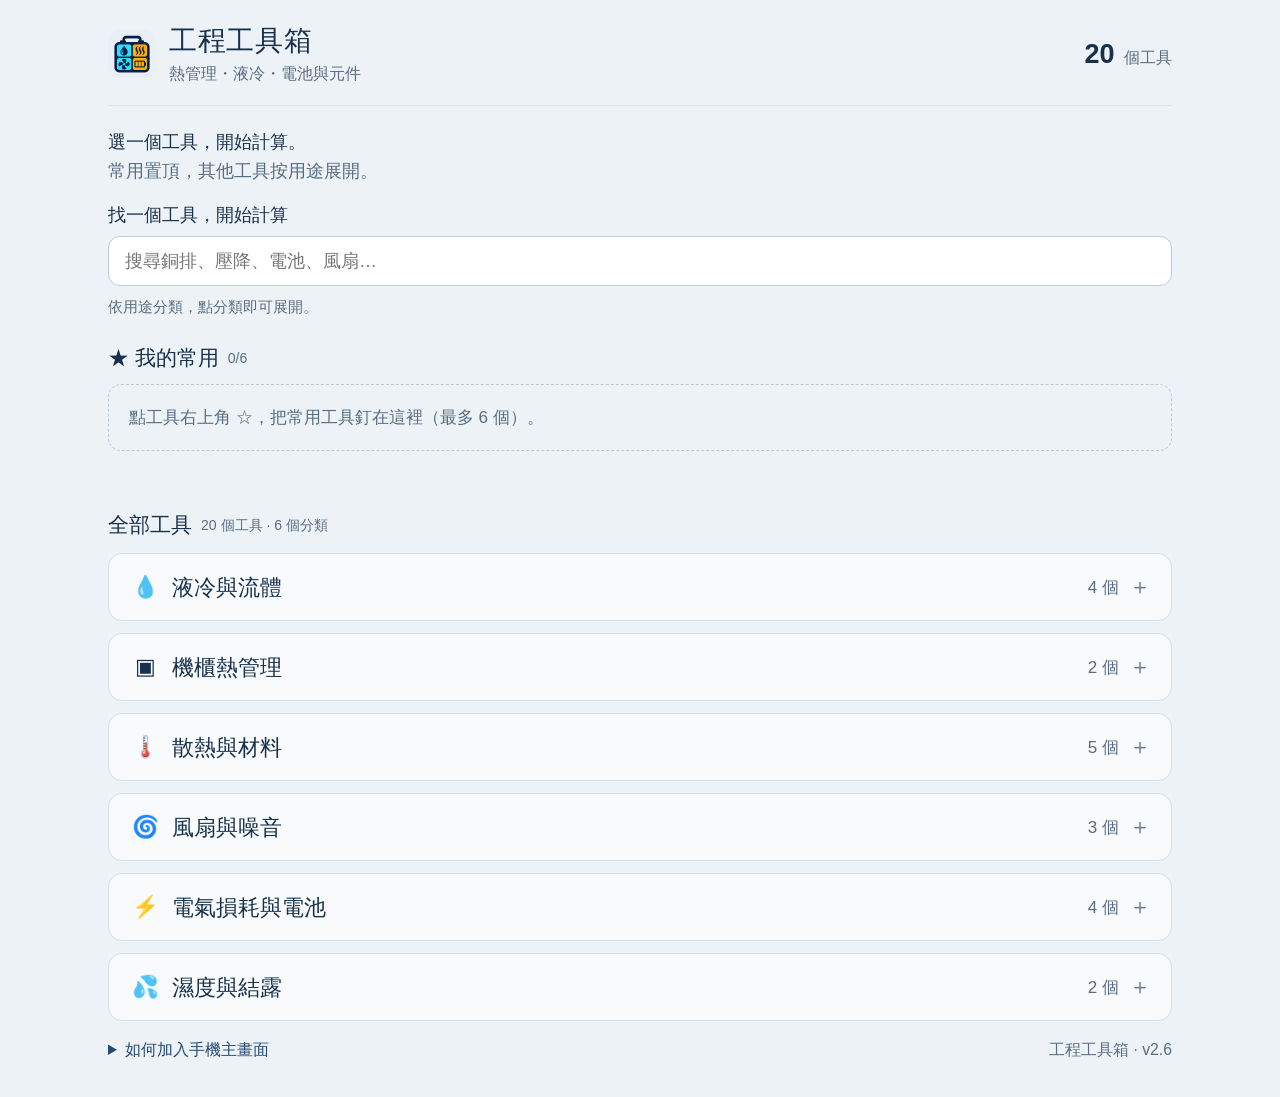
==== index.html @ c4f6f573 "Add pipe condensation calculator to toolbox" ====
<!doctype html><html lang="zh-Hant-TW"><head><meta charset="utf-8"><meta name="viewport" content="width=device-width, initial-scale=1, viewport-fit=cover"><meta name="theme-color" content="#edf2f7"><meta name="description" content="十六個熱管理、液冷、電池與元件工程工具的統一入口；查看功能簡介，一鍵開啟計算工具。"><meta name="apple-mobile-web-app-capable" content="yes"><meta name="apple-mobile-web-app-status-bar-style" content="default"><meta name="apple-mobile-web-app-title" content="工程工具箱"><title>工程工具箱｜熱管理・液冷・電池</title><link rel="manifest" href="./manifest.webmanifest"><link rel="apple-touch-icon" sizes="180x180" href="./toolbox-icon-180-v3.png"><link rel="icon" type="image/png" sizes="192x192" href="./toolbox-icon-192-v3.png"><link rel="shortcut icon" href="./favicon-v3.ico"><link rel="stylesheet" href="./style.css"><style id="organizer-style">
:root{font-size:18px}header,main,footer{max-width:1120px}.masthead{padding-top:24px;padding-bottom:20px}.brand h1{font-size:1.55rem}.intro{padding-top:22px;padding-bottom:18px}.intro p{font-size:1rem}.search-panel{margin-bottom:24px}.search-label{display:block;font-weight:650;margin-bottom:9px}.search-row{display:flex;gap:10px}.search-row input{font:inherit;min-width:0;flex:1;border:1px solid #bdccdc;background:white;padding:13px 16px;border-radius:12px;min-height:50px;color:#17314c}.search-row button{border:1px solid #bdccdc;border-radius:10px;background:white;padding:8px 15px;cursor:pointer;min-height:48px}.search-row input:focus-visible{outline:3px solid #e69b18;outline-offset:3px}.search-hint{color:var(--muted);font-size:.85rem;margin:9px 0 0;line-height:1.6}.section-heading{font-size:1.15rem;margin:0 0 12px;display:flex;align-items:center;gap:9px}.section-heading small{font-size:.78rem;font-weight:400;color:var(--muted)}.favorites-panel{margin-bottom:28px}.empty{padding:18px 20px;border:1px dashed #b8c9da;border-radius:13px;color:var(--muted);font-size:.95rem;line-height:1.7;margin:0}.tool-group{max-width:none;border:1px solid #d6e0eb;border-radius:14px;margin:0 0 12px;background:#f8fafc;overflow:hidden}.tool-group>summary{display:flex;align-items:center;gap:10px;padding:18px 20px;min-height:64px;font-size:1.2rem;color:#17314c;list-style:none}.tool-group>summary>.group-icon{flex:0 0 1.55em;text-align:center}.tool-group>summary::-webkit-details-marker{display:none}.tool-group>summary:after{content:"＋";font-size:22px;color:#647d94}.tool-group[open]>summary:after{content:"−"}.group-count{margin-left:auto;font-size:.95rem;font-weight:400;color:var(--muted);white-space:nowrap}.tool-group[open]>summary{border-bottom:1px solid #dce5ee}.tool-group .grid{padding:16px;margin:0;gap:14px}.card{padding:20px;box-shadow:none;border-radius:12px}.card:before{height:3px}.card h3{margin:0 38px 7px 0;font-size:1.1rem;line-height:1.5;overflow-wrap:anywhere}.card .description{font-size:.9rem;line-height:1.65;margin-bottom:12px}.card .pin{position:absolute;right:10px;top:9px;display:grid;place-items:center;min-width:44px;min-height:44px;background:transparent;border:0;border-radius:9px;color:#697e90;font-size:27px;cursor:pointer}.card .pin[aria-pressed=true]{color:#a4650f;background:#fff4d8}.card .card-bottom{padding-top:12px;margin-top:auto}.card .open{font-size:.9rem;min-height:44px;padding:8px 16px}.card .short-name{font-size:.7rem}.tool-info{order:3;max-width:none;margin-top:12px}.tool-info summary{font-size:.8rem;font-weight:500;color:#526b82;min-height:30px}.tool-info p{font-size:.85rem;line-height:1.75;color:#43586e}.tool-info .features{font-size:.8rem;margin:12px 0 0}.favorites-grid{padding-bottom:0;gap:12px}.favorites-grid .card{background:#fffdf6;border-color:#e0d8ba}.recent-panel{margin-top:26px;margin-bottom:28px}.recent-links{display:flex;flex-wrap:wrap;gap:10px}.recent-links a{border:1px solid #d1deea;border-radius:10px;background:#fff;padding:12px 16px;min-height:46px;text-decoration:none;font-size:.9rem;line-height:1.5}.recent-links a:hover{border-color:#1759cc;color:#1759cc}.organizer-status{font-size:.85rem;line-height:1.6;color:#526b82;min-height:1.6em;margin:8px 0}.storage-note{font-size:.8rem;line-height:1.6;color:#805820}.no-results{padding:20px 0;color:#586d82}.section-heading#all-heading{margin-bottom:14px}[hidden]{display:none!important}@media(min-width:900px){.tool-group .grid,.favorites-grid{grid-template-columns:repeat(2,minmax(0,1fr))}.card{padding:20px}}@media(max-width:600px){header,main,footer{padding-left:16px;padding-right:16px}.brand h1{font-size:1.3rem}.brand p{font-size:.75rem}.count{font-size:.75rem}.tool-group>summary{padding:16px 14px;font-size:1.15rem}.tool-group .grid{padding:12px;gap:10px}.card{padding:17px}.card h3{font-size:1.08rem}.grid{grid-template-columns:1fr}.section-heading{flex-wrap:wrap}.search-hint{font-size:.8rem}.favorites-grid{gap:10px}.card .short-name{max-width:48%}}

/* A distinct, lightweight engineering illustration beside each tool name. */
.card h3{display:flex;align-items:center;gap:11px;min-width:0;min-height:46px}
.tool-picture{display:block;flex:0 0 44px;width:44px;height:44px;background:var(--wash,#edf5fa);border-radius:11px;padding:3px}
.tool-label{display:block;min-width:0;overflow-wrap:anywhere}
@media(max-width:600px){.card h3{gap:9px;margin-right:31px;font-size:1.04rem}.tool-picture{width:40px;height:40px;flex-basis:40px;border-radius:10px}}
@media(max-width:350px){.card h3{gap:8px}.tool-picture{width:36px;height:36px;flex-basis:36px}}
.recent-links a{display:inline-flex;align-items:center;gap:8px;min-width:0;max-width:100%;overflow-wrap:anywhere}.recent-links .tool-picture{width:30px;height:30px;flex-basis:30px;border-radius:7px}
.card h3{display:block;min-height:0;margin-bottom:13px}
.tool-summary{display:grid;grid-template-columns:140px minmax(0,1fr);gap:13px;align-items:center;margin:0 0 14px;min-width:0}
.tool-summary>.description{margin:0;min-width:0;overflow-wrap:anywhere}
.tool-preview{position:relative;display:grid;place-items:center;width:100%;height:92px;min-width:0;margin:0;background:#f5f8fa;border:1px solid #dce6ec;border-radius:10px;overflow:hidden}
.tool-preview img{display:block;width:100%;height:100%;max-width:100%;object-fit:contain;background:#fff}
.preview-placeholder{font-size:12px;color:#6d8192}.tool-preview.ready .preview-placeholder{display:none}
@media(max-width:600px){.card h3{font-size:1.08rem;margin-right:31px}.tool-summary{grid-template-columns:112px minmax(0,1fr);gap:11px}.tool-preview{height:80px}.tool-summary>.description{font-size:.88rem;line-height:1.65}}
@media(max-width:350px){.tool-summary{grid-template-columns:96px minmax(0,1fr);gap:9px}.tool-preview{height:72px}}

/* Large object silhouettes replace reduced application screenshots. */
.tool-summary{grid-template-columns:164px minmax(0,1fr);gap:14px}
.equipment-preview{height:auto;aspect-ratio:16/9;border:0;background:transparent;overflow:hidden}
.tool-visual{display:block;width:100%;height:100%;max-width:100%}
@media(max-width:600px){.tool-summary{grid-template-columns:132px minmax(0,1fr);gap:12px}.equipment-preview{height:auto}}
@media(max-width:350px){.tool-summary{grid-template-columns:112px minmax(0,1fr);gap:9px}.equipment-preview{height:auto}}
</style><script src="./app.js" defer></script></head><body><header><div class="masthead"><div class="brand"><img src="./toolbox-icon-192-v3.png" alt="" width="48" height="48"><div><h1>工程工具箱</h1><p>熱管理・液冷・電池與元件</p></div></div><span class="count"><b>20</b> 個工具</span></div></header><main><div class="intro"><p><strong>選一個工具，開始計算。</strong><br>常用置頂，其他工具按用途展開。</p><button class="install" type="button">加入主畫面</button></div><section class="search-panel" aria-label="搜尋工具"><label class="search-label" for="tool-search">找一個工具，開始計算</label><div class="search-row"><input id="tool-search" type="search" placeholder="搜尋銅排、壓降、電池、風扇…" autocomplete="off" disabled><button id="clear-search" type="button" hidden>清除</button></div><p id="search-result" class="search-hint" role="status">依用途分類，點分類即可展開。</p></section><section class="favorites-panel" aria-labelledby="favorites-heading"><h2 id="favorites-heading" tabindex="-1" class="section-heading">★ 我的常用 <small id="pin-count">0/6</small></h2><div id="favorites" class="grid favorites-grid"></div><p id="favorites-empty" class="empty">點工具右上角 ☆，把常用工具釘在這裡（最多 6 個）。</p><p id="organizer-status" class="organizer-status" role="status"></p><p id="storage-note" class="storage-note" hidden>瀏覽器目前無法儲存偏好；本次仍可使用釘選，關閉後可能無法保留。</p></section><h2 id="all-heading" class="section-heading">全部工具 <small>20 個工具 · 6 個分類</small></h2><div id="catalog" aria-labelledby="all-heading"><details class="tool-group" data-group="liquid"><summary><span class="group-icon" aria-hidden="true">💧</span><span>液冷與流體</span><span class="group-count">4 個</span></summary><div class="grid"><article data-tool="16" data-keywords="fluid properties air water glycol EG PG density viscosity cp conductivity 空氣 水 冷卻液 物性 密度 比熱 導熱係數 黏度 黏滯係數" class="card liquid" aria-labelledby="tool-16"><h3 id="tool-16"><span class="tool-label">流體物性查詢</span></h3><button type="button" class="pin" data-pin="16" aria-pressed="false" aria-label="釘選流體物性查詢為常用" title="釘選常用">☆</button><div class="tool-summary"><figure class="tool-preview equipment-preview"><svg class="tool-visual" data-equipment="16" xmlns="http://www.w3.org/2000/svg" viewBox="0 0 320 180" role="img" aria-label="流體物性查詢的設備辨識示意圖"><rect width="320" height="180" rx="14" fill="#eef6f4"/><ellipse cx="162" cy="156" rx="106" ry="9" fill="#193c4d" opacity=".05"/><g stroke-linejoin="round" stroke-linecap="round"><path d="M106 26h53m-45 0v37l-43 70c-6 11 0 20 14 20h96c14 0 20-9 14-20l-43-70V26" fill="#ccddde" stroke="#4c6d77" stroke-width="5.2"/><path d="m94 105-17 30c-3 5 0 10 8 10h96c8 0 11-5 8-10l-17-30Z" fill="#48a9ba" stroke="#304f62" stroke-width="2.8"/><path d="M96 105c14-9 25 9 39 0s26 9 39 0" fill="none" stroke="#90adb1" stroke-width="5.2"/><circle cx="120" cy="123" r="5" fill="#9dcdd3" stroke="#304f62" stroke-width="2.8"/><circle cx="151" cy="133" r="4" fill="#9dcdd3" stroke="#304f62" stroke-width="2.8"/><path d="M246 36a12 12 0 0 1 24 0v63a23 23 0 1 1-24 0Z" fill="#fff" stroke="#385261" stroke-width="5.2"/><path d="M258 57v59" stroke="#b66241" stroke-width="9.7" stroke-linecap="round"/><circle cx="258" cy="117" r="13" fill="#e17042" stroke="#754323" stroke-width="2.8"/></g></svg></figure><p class="description">依溫度查詢空氣、水與 EG／PG 水溶液物性。</p></div><details class="tool-info"><summary>詳細說明</summary><p>查詢密度、比熱、導熱係數及黏度，提供溫度趨勢圖、Prandtl 數與 CSV；EG／PG 濃度以重量百分比定義。</p><dl class="features"><dt>主要輸入</dt><dd>流體、溫度、醇類重量濃度與查表範圍</dd><dt>計算項目</dt><dd>ρ、cₚ、k、μ、ν、Pr、熱擴散率與體積熱容</dd></dl></details><div class="card-bottom"><span class="short-name">FLUID PROPERTIES</span><a class="open" href="./fluid-properties/?v=1.2" target="_blank" rel="noopener noreferrer" aria-label="開啟流體物性查詢（新視窗）">開啟工具</a></div></article><article data-tool="1" data-keywords="liquid flow pump glycol 水冷 流量" class="card liquid" aria-labelledby="tool-1"><h3 id="tool-1"><span class="tool-label">液冷壓降計算器</span></h3><button type="button" class="pin" data-pin="1" aria-pressed="false" aria-label="釘選液冷壓降計算器為常用" title="釘選常用">☆</button><div class="tool-summary"><figure class="tool-preview equipment-preview"><svg class="tool-visual" data-equipment="1" xmlns="http://www.w3.org/2000/svg" viewBox="0 0 320 180" role="img" aria-label="液冷壓降計算器的設備辨識示意圖"><rect width="320" height="180" rx="14" fill="#edf6fa"/><ellipse cx="162" cy="156" rx="106" ry="9" fill="#193c4d" opacity=".05"/><g stroke-linejoin="round" stroke-linecap="round"><path d="M63 123V58H250v65H63" fill="none" stroke="#a1adb1" stroke-width="25.9" stroke-linejoin="round"/><path d="M63 123V58H250v65H63" fill="none" stroke="#24768e" stroke-width="14" stroke-linejoin="round"/><rect x="35" y="98" width="56" height="49" rx="9" fill="#487488" stroke="#304f62" stroke-width="2.8"/><circle cx="63" cy="122" r="20" fill="#ceddde" stroke="#284755" stroke-width="3.9"/><path d="m51 132 10-26 13 18Z" fill="#3c90a8" stroke="#304f62" stroke-width="2.8"/><path d="M182 57V40" stroke="#284755" stroke-width="9.1"/><circle cx="182" cy="39" r="25" fill="#fff" stroke="#284755" stroke-width="5.2"/><path d="M166 44a18 18 0 0 1 30-13" fill="none" stroke="#5a999a" stroke-width="6.5"/><path d="m182 39 11-12" stroke="#ad6239" stroke-width="5.2"/><circle cx="182" cy="39" r="4" fill="#2c5569" stroke="#304f62" stroke-width="2.8"/><path d="m116 52 13 6-13 6m73 53-13 6 13 6" fill="none" stroke="#fff" stroke-width="5.2"/></g></svg></figure><p class="description">估算液冷壓降、泵浦工作點與並聯分流。</p></div><details class="tool-info"><summary>詳細說明</summary><p>估算冷卻液流經管路與流道的壓降，協助評估管路配置、泵浦工作點與並聯流量分配。</p><dl class="features"><dt>主要輸入</dt><dd>冷卻液、溫度、流量與管路尺寸</dd><dt>計算項目</dt><dd>壓降、泵浦曲線與並聯分配</dd></dl></details><div class="card-bottom"><span class="short-name">GLYCOL FLOW</span><a class="open" href="https://pmebruce.github.io/glycol-flow/?v=20261104.1" target="_blank" rel="noopener noreferrer" aria-label="開啟液冷壓降計算器（新視窗）">開啟工具</a></div></article><article data-tool="7" data-keywords="cold plate 水冷" class="card liquid" aria-labelledby="tool-7"><h3 id="tool-7"><span class="tool-label">冷板均溫計算器</span></h3><button type="button" class="pin" data-pin="7" aria-pressed="false" aria-label="釘選冷板均溫計算器為常用" title="釘選常用">☆</button><div class="tool-summary"><figure class="tool-preview equipment-preview"><svg class="tool-visual" data-equipment="7" xmlns="http://www.w3.org/2000/svg" viewBox="0 0 320 180" role="img" aria-label="冷板均溫計算器的設備辨識示意圖"><rect width="320" height="180" rx="14" fill="#edf6fa"/><ellipse cx="162" cy="156" rx="106" ry="9" fill="#193c4d" opacity=".05"/><g stroke-linejoin="round" stroke-linecap="round"><path d="m49 46 33-17h172l22 18-32 17H71Z" fill="#c0cfd4" stroke="#304f62" stroke-width="2.8"/><path d="M49 46h195v103H49Z" fill="#99b5c0" stroke="#304f62" stroke-width="2.8"/><path d="m244 46 32-17v102l-32 18Z" fill="#6f95a7" stroke="#304f62" stroke-width="2.8"/><rect x="62" y="58" width="168" height="77" rx="8" fill="#c8d6d9" stroke="#304f62" stroke-width="2.8"/><path d="M44 74h40v45h31V74h31v45h31V74h56" fill="none" stroke="#217090" stroke-width="9.7" stroke-linejoin="round"/><path d="M44 74H25m208 0h44" fill="none" stroke="#486d7a" stroke-width="16.2"/><ellipse cx="27" cy="74" rx="7" ry="10" fill="#a9cdd8" stroke="#335261" stroke-width="3.9"/><ellipse cx="277" cy="74" rx="7" ry="10" fill="#a9cdd8" stroke="#335261" stroke-width="3.9"/><circle cx="57" cy="53" r="4" fill="#5c8799" stroke="#304f62" stroke-width="2.8"/><circle cx="236" cy="141" r="4" fill="#5c8799" stroke="#304f62" stroke-width="2.8"/></g></svg></figure><p class="description">估算冷板平均溫度與出口液溫。</p></div><details class="tool-info"><summary>詳細說明</summary><p>以發熱量、冷卻液流量與矩形流道尺寸，估算冷板平均溫度及出口液溫；支援水、EG50% 與 PG25%。</p><dl class="features"><dt>主要輸入</dt><dd>輸出功率、效率、入口液溫與流道尺寸</dd><dt>計算項目</dt><dd>冷板平均溫度、出口液溫與液體溫升</dd></dl></details><div class="card-bottom"><span class="short-name">COLD PLATE</span><a class="open" href="https://pmebruce.github.io/cold-plate-calculator/?v=20261104.1" target="_blank" rel="noopener noreferrer" aria-label="開啟冷板均溫計算器（新視窗）">開啟工具</a></div></article><article data-tool="6" data-keywords="heat exchanger hx" class="card liquid" aria-labelledby="tool-6"><h3 id="tool-6"><span class="tool-label">熱交換器快速估算</span></h3><button type="button" class="pin" data-pin="6" aria-pressed="false" aria-label="釘選熱交換器快速估算為常用" title="釘選常用">☆</button><div class="tool-summary"><figure class="tool-preview equipment-preview"><svg class="tool-visual" data-equipment="6" xmlns="http://www.w3.org/2000/svg" viewBox="0 0 320 180" role="img" aria-label="熱交換器快速估算的設備辨識示意圖"><rect width="320" height="180" rx="14" fill="#edf6fa"/><ellipse cx="162" cy="156" rx="106" ry="9" fill="#193c4d" opacity=".05"/><g stroke-linejoin="round" stroke-linecap="round"><rect x="66" y="24" width="190" height="127" rx="9" fill="#264556" stroke="#304f62" stroke-width="2.8"/><rect x="77" y="34" width="168" height="106" rx="3" fill="#b0c7d0" stroke="#304f62" stroke-width="2.8"/><path d="M83 36v102" stroke="#557581" stroke-width="5.2"/><path d="M95 36v102" stroke="#557581" stroke-width="5.2"/><path d="M107 36v102" stroke="#557581" stroke-width="5.2"/><path d="M119 36v102" stroke="#557581" stroke-width="5.2"/><path d="M131 36v102" stroke="#557581" stroke-width="5.2"/><path d="M143 36v102" stroke="#557581" stroke-width="5.2"/><path d="M155 36v102" stroke="#557581" stroke-width="5.2"/><path d="M167 36v102" stroke="#557581" stroke-width="5.2"/><path d="M179 36v102" stroke="#557581" stroke-width="5.2"/><path d="M191 36v102" stroke="#557581" stroke-width="5.2"/><path d="M203 36v102" stroke="#557581" stroke-width="5.2"/><path d="M215 36v102" stroke="#557581" stroke-width="5.2"/><path d="M227 36v102" stroke="#557581" stroke-width="5.2"/><path d="M239 36v102" stroke="#557581" stroke-width="5.2"/><path d="M75 50h173M75 76h173M75 102h173M75 128h173" stroke="#ecf3f5" stroke-width="3.9"/><path d="M66 52H35v-9M256 120h27v15" fill="none" stroke="#4f6d7a" stroke-width="14" stroke-linejoin="round"/><path d="M35 43V29" stroke="#b05c3b" stroke-width="9.7"/><path d="M283 135v17" stroke="#2e8296" stroke-width="9.7"/><path d="M160 84C128.5 49.5 123.25 86.25 144.25 92.2Q158.25 96.75 160 84Z" fill="#6e99aa" stroke="#304f62" stroke-width="2.8"/><g transform="rotate(120 160 88)"><path d="M160 84C128.5 49.5 123.25 86.25 144.25 92.2Q158.25 96.75 160 84Z" fill="#6e99aa" stroke="#304f62" stroke-width="2.8"/></g><g transform="rotate(240 160 88)"><path d="M160 84C128.5 49.5 123.25 86.25 144.25 92.2Q158.25 96.75 160 84Z" fill="#6e99aa" stroke="#304f62" stroke-width="2.8"/></g><circle cx="160" cy="88" r="7" fill="#2d5469" stroke="#304f62" stroke-width="2.8"/><circle cx="160" cy="88" r="2.45" fill="#c7d7db" stroke="#304f62" stroke-width="2.8"/></g></svg></figure><p class="description">快速評估氣液式熱交換器性能。</p></div><details class="tool-info"><summary>詳細說明</summary><p>依熱負載、空氣側與液體側條件，快速估算氣液式熱交換器的溫度與性能，作為初步選型參考。</p><dl class="features"><dt>主要輸入</dt><dd>熱負載、風量、液體流量與核心尺寸</dd><dt>計算項目</dt><dd>溫度與熱交換性能估算</dd></dl></details><div class="card-bottom"><span class="short-name">HEAT EXCHANGER</span><a class="open" href="https://pmebruce.github.io/heat-exchanger-estimator/" target="_blank" rel="noopener noreferrer" aria-label="開啟熱交換器快速估算（新視窗）">開啟工具</a></div></article></div></details><details class="tool-group"><summary><span class="group-icon" aria-hidden="true">▣</span><span>機櫃熱管理</span><span class="group-count">2 個</span></summary><div class="grid"><article data-tool="18" data-keywords="rack cabinet liquid cooling 機櫃 液冷 分流 泵浦" class="card liquid" aria-labelledby="tool-18"><h3 id="tool-18"><span class="tool-label">機櫃液冷設計助手</span></h3><button type="button" class="pin" data-pin="18" aria-pressed="false" aria-label="釘選機櫃液冷設計助手為常用" title="釘選常用">☆</button><div class="tool-summary"><figure class="tool-preview equipment-preview"><svg class="tool-visual" viewBox="0 0 320 180" aria-hidden="true"><rect width="320" height="180" rx="14" fill="#e4eff5"/><rect x="111" y="28" width="99" height="125" rx="8" fill="#244d65" stroke="#133148" stroke-width="5"/><path d="M126 51h68m-68 22h68m-68 22h68m-68 22h68" stroke="#d9eef5" stroke-width="7" stroke-linecap="round"/><path d="M111 64H74v71h37m99-71h36v71h-36" fill="none" stroke="#007b91" stroke-width="7"/><circle cx="74" cy="101" r="13" fill="#9cdce1" stroke="#006278" stroke-width="4"/></svg></figure><p class="description">估算機櫃液冷並聯分流與泵浦工作點。</p></div><details class="tool-info"><summary>詳細說明</summary><p>估算機櫃熱預算、並聯流量與元件溫度。設定儲存在此瀏覽器。</p></details><div class="card-bottom"><span class="short-name">RACK LIQUID</span><a class="open" href="./rack-liquid/index.html" target="_blank" rel="noopener noreferrer" aria-label="開啟機櫃液冷設計助手（新視窗）">開啟工具</a></div></article><article data-tool="19" data-keywords="rack cabinet solar radiation 機櫃 日照 太陽 輻射 絕熱棉" class="card liquid" aria-labelledby="tool-19"><h3 id="tool-19"><span class="tool-label">機櫃日照熱負載</span></h3><button type="button" class="pin" data-pin="19" aria-pressed="false" aria-label="釘選機櫃日照熱負載為常用" title="釘選常用">☆</button><div class="tool-summary"><figure class="tool-preview equipment-preview"><svg class="tool-visual" viewBox="0 0 320 180" aria-hidden="true"><rect width="320" height="180" rx="14" fill="#e4eff5"/><rect x="111" y="28" width="99" height="125" rx="8" fill="#244d65" stroke="#133148" stroke-width="5"/><path d="M126 51h68m-68 22h68m-68 22h68m-68 22h68" stroke="#d9eef5" stroke-width="7" stroke-linecap="round"/><circle cx="251" cy="47" r="19" fill="#ffd36e" stroke="#985419" stroke-width="4"/><path d="M251 17v-8m0 68v8m30-38h8m-16-22 7-7m-7 51 7 7M224 76l-15 16m26-6-15 16" stroke="#985419" stroke-width="5" stroke-linecap="round"/></svg></figure><p class="description">估算六面外殼均溫、淨入熱與日照增量。</p></div><details class="tool-info"><summary>詳細說明</summary><p>可設定各面日照、吸收率、絕熱棉厚度與導熱係數。</p></details><div class="card-bottom"><span class="short-name">CABINET SOLAR</span><a class="open" href="./cabinet-solar/index.html" target="_blank" rel="noopener noreferrer" aria-label="開啟機櫃日照熱負載（新視窗）">開啟工具</a></div></article></div></details><details class="tool-group" data-group="thermal"><summary><span class="group-icon" aria-hidden="true">🌡️</span><span>散熱與材料</span><span class="group-count">5 個</span></summary><div class="grid"><article data-tool="3" data-keywords="heatsink 鰭片" class="card heat" aria-labelledby="tool-3"><h3 id="tool-3"><span class="tool-label">散熱片計算</span></h3><button type="button" class="pin" data-pin="3" aria-pressed="false" aria-label="釘選散熱片計算為常用" title="釘選常用">☆</button><div class="tool-summary"><figure class="tool-preview equipment-preview"><svg class="tool-visual" data-equipment="3" xmlns="http://www.w3.org/2000/svg" viewBox="0 0 320 180" role="img" aria-label="散熱片計算的設備辨識示意圖"><rect width="320" height="180" rx="14" fill="#f5f4f0"/><ellipse cx="162" cy="156" rx="106" ry="9" fill="#193c4d" opacity=".05"/><g stroke-linejoin="round" stroke-linecap="round"><path d="m54 129 44-24h169l-44 24Z" fill="#becbd2" stroke="#304f62" stroke-width="2.8"/><path d="M54 129h169v22H54Z" fill="#89a6b6" stroke="#304f62" stroke-width="2.8"/><path d="m223 129 44-24v22l-44 24Z" fill="#5f869b" stroke="#304f62" stroke-width="2.8"/><path d="m59 122 38-22V39l-38 22Z" fill="#a1b7c4" stroke="#304f62" stroke-width="2.8"/><path d="M59 122V61h9v61Z" fill="#c8d2d7" stroke="#304f62" stroke-width="2.8"/><path d="m59 61 38-22h9l-38 22Z" fill="#f5f9fa" stroke="#304f62" stroke-width="2.8"/><path d="m83 122 38-22V39l-38 22Z" fill="#a1b7c4" stroke="#304f62" stroke-width="2.8"/><path d="M83 122V61h9v61Z" fill="#c8d2d7" stroke="#304f62" stroke-width="2.8"/><path d="m83 61 38-22h9l-38 22Z" fill="#f5f9fa" stroke="#304f62" stroke-width="2.8"/><path d="m107 122 38-22V39l-38 22Z" fill="#a1b7c4" stroke="#304f62" stroke-width="2.8"/><path d="M107 122V61h9v61Z" fill="#c8d2d7" stroke="#304f62" stroke-width="2.8"/><path d="m107 61 38-22h9l-38 22Z" fill="#f5f9fa" stroke="#304f62" stroke-width="2.8"/><path d="m131 122 38-22V39l-38 22Z" fill="#a1b7c4" stroke="#304f62" stroke-width="2.8"/><path d="M131 122V61h9v61Z" fill="#c8d2d7" stroke="#304f62" stroke-width="2.8"/><path d="m131 61 38-22h9l-38 22Z" fill="#f5f9fa" stroke="#304f62" stroke-width="2.8"/><path d="m155 122 38-22V39l-38 22Z" fill="#a1b7c4" stroke="#304f62" stroke-width="2.8"/><path d="M155 122V61h9v61Z" fill="#c8d2d7" stroke="#304f62" stroke-width="2.8"/><path d="m155 61 38-22h9l-38 22Z" fill="#f5f9fa" stroke="#304f62" stroke-width="2.8"/><path d="m179 122 38-22V39l-38 22Z" fill="#a1b7c4" stroke="#304f62" stroke-width="2.8"/><path d="M179 122V61h9v61Z" fill="#c8d2d7" stroke="#304f62" stroke-width="2.8"/><path d="m179 61 38-22h9l-38 22Z" fill="#f5f9fa" stroke="#304f62" stroke-width="2.8"/><path d="m203 122 38-22V39l-38 22Z" fill="#a1b7c4" stroke="#304f62" stroke-width="2.8"/><path d="M203 122V61h9v61Z" fill="#c8d2d7" stroke="#304f62" stroke-width="2.8"/><path d="m203 61 38-22h9l-38 22Z" fill="#f5f9fa" stroke="#304f62" stroke-width="2.8"/><path d="M95 39V18m-7 8 7-8 7 8M181 39V18m-7 8 7-8 7 8" fill="none" stroke="#ad6a3e" stroke-width="6.5" stroke-linecap="round" stroke-linejoin="round"/></g></svg></figure><p class="description">比較自然對流散熱片尺寸與散熱能力。</p></div><details class="tool-info"><summary>詳細說明</summary><p>快速評估自然對流散熱片的尺寸與散熱能力，比較鰭片配置對溫升、散熱量與重量的影響。</p><dl class="features"><dt>主要輸入</dt><dd>散熱片尺寸、溫度與鰭片配置</dd><dt>計算項目</dt><dd>對流、輻射、鰭片數量與重量</dd></dl></details><div class="card-bottom"><span class="short-name">HEATSINK</span><a class="open" href="https://pmebruce.github.io/heatsink-sizing/" target="_blank" rel="noopener noreferrer" aria-label="開啟散熱片計算（新視窗）">開啟工具</a></div></article><article data-tool="11" data-keywords="enclosure 自然對流" class="card heat" aria-labelledby="tool-11"><h3 id="tool-11"><span class="tool-label">封閉箱體自然散熱</span></h3><button type="button" class="pin" data-pin="11" aria-pressed="false" aria-label="釘選封閉箱體自然散熱為常用" title="釘選常用">☆</button><div class="tool-summary"><figure class="tool-preview equipment-preview"><svg class="tool-visual" data-equipment="11" xmlns="http://www.w3.org/2000/svg" viewBox="0 0 320 180" role="img" aria-label="封閉箱體自然散熱的設備辨識示意圖"><rect width="320" height="180" rx="14" fill="#f8f1e9"/><ellipse cx="162" cy="156" rx="106" ry="9" fill="#193c4d" opacity=".05"/><g stroke-linejoin="round" stroke-linecap="round"><path d="m94 41 36-18h100l-34 18Z" fill="#d0d1cd" stroke="#304f62" stroke-width="2.8"/><path d="M94 41h102v108H94Z" fill="#aeb9bd" stroke="#304f62" stroke-width="2.8"/><path d="m196 41 34-18v107l-34 19Z" fill="#849da7" stroke="#304f62" stroke-width="2.8"/><rect x="109" y="57" width="72" height="73" rx="4" fill="#c8a080" stroke="#754323" stroke-width="2.8"/><path d="M123 77h45m-45 13h45m-45 13h45" stroke="#8e6855" stroke-width="3.9"/><circle cx="177" cy="141" r="3" fill="#60808e" stroke="#304f62" stroke-width="2.8"/><path d="M62 140c-24-35 22-49 0-84M258 139c24-35-22-49 0-84" fill="none" stroke="#ab7047" stroke-width="7.8" stroke-linecap="round"/><path d="m54 65 8-13 10 11m175 2 11-13 8 13" fill="none" stroke="#ab7047" stroke-width="6.5"/></g></svg></figure><p class="description">估算封閉箱體自然散熱與外殼均溫。</p></div><details class="tool-info"><summary>詳細說明</summary><p>依箱體尺寸、熱負載與表面條件，估算外殼平均溫度；分開計算自然對流與輻射，評估溫度上限時的散熱能力。</p><dl class="features"><dt>主要輸入</dt><dd>箱體尺寸、發熱量、環境與放射率</dd><dt>計算項目</dt><dd>外殼均溫、各面散熱與允許熱負載</dd></dl></details><div class="card-bottom"><span class="short-name">ENCLOSURE THERMAL</span><a class="open" href="./enclosure-thermal/" target="_blank" rel="noopener noreferrer" aria-label="開啟封閉箱體自然散熱（新視窗）">開啟工具</a></div></article><article data-tool="2" data-keywords="rth conductivity tim k" class="card heat" aria-labelledby="tool-2"><h3 id="tool-2"><span class="tool-label">熱阻與導熱係數轉換</span></h3><button type="button" class="pin" data-pin="2" aria-pressed="false" aria-label="釘選熱阻與導熱係數轉換為常用" title="釘選常用">☆</button><div class="tool-summary"><figure class="tool-preview equipment-preview"><svg class="tool-visual" data-equipment="2" xmlns="http://www.w3.org/2000/svg" viewBox="0 0 320 180" role="img" aria-label="熱阻與導熱係數轉換的設備辨識示意圖"><rect width="320" height="180" rx="14" fill="#fbf4e8"/><ellipse cx="162" cy="156" rx="106" ry="9" fill="#193c4d" opacity=".05"/><g stroke-linejoin="round" stroke-linecap="round"><path d="m89 44 36-17h109l-36 17Z" fill="#d4b995" stroke="#754323" stroke-width="2.8"/><path d="M89 44h109v100H89Z" fill="#cfa06b" stroke="#754323" stroke-width="2.8"/><path d="m198 44 36-17v100l-36 17Z" fill="#ad7b44" stroke="#754323" stroke-width="2.8"/><path d="M101 51h81v86h-81Z" fill="#d5b68d" stroke="#754323" stroke-width="2.8"/><path d="M143 18v121m-11-12 11 12 11-12" fill="none" stroke="#a14f32" stroke-width="9.1"/><path d="M58 45v99m-6-99h12m-12 99h12m-6-79h13m-13 19h8m-8 20h13m-13 19h8" stroke="#435b68" stroke-width="5.2"/></g></svg></figure><p class="description">換算熱阻與導熱係數，整理多層材料。</p></div><details class="tool-info"><summary>詳細說明</summary><p>把材料熱阻換算成導熱係數，也能反向計算；統一厚度與熱阻單位，方便設定熱模擬材料。</p><dl class="features"><dt>主要輸入</dt><dd>熱阻、導熱係數、厚度與面積</dd><dt>計算項目</dt><dd>Rth ↔ k、單位換算與多層串聯</dd></dl></details><div class="card-bottom"><span class="short-name">Rth / k</span><a class="open" href="https://pmebruce.github.io/thermal-resistance-converter/" target="_blank" rel="noopener noreferrer" aria-label="開啟熱阻與導熱係數轉換（新視窗）">開啟工具</a></div></article><article data-tool="12" data-keywords="thermal chain tim junction" class="card heat" aria-labelledby="tool-12"><h3 id="tool-12"><span class="tool-label">元件到冷板熱阻鏈</span></h3><button type="button" class="pin" data-pin="12" aria-pressed="false" aria-label="釘選元件到冷板熱阻鏈為常用" title="釘選常用">☆</button><div class="tool-summary"><figure class="tool-preview equipment-preview"><svg class="tool-visual" data-equipment="12" xmlns="http://www.w3.org/2000/svg" viewBox="0 0 320 180" role="img" aria-label="元件到冷板熱阻鏈的設備辨識示意圖"><rect width="320" height="180" rx="14" fill="#f5f2e9"/><ellipse cx="162" cy="156" rx="106" ry="9" fill="#193c4d" opacity=".05"/><g stroke-linejoin="round" stroke-linecap="round"><path d="m101 21 25-11h97l-25 11Z" fill="#d6956a" stroke="#754323" stroke-width="2.8"/><path d="M101 21h97v29h-97Z" fill="#b15f41" stroke="#754323" stroke-width="2.8"/><path d="m198 21 25-11v29l-25 11Z" fill="#974a36" stroke="#754323" stroke-width="2.8"/><path d="m81 72 25-12h137l-25 12Z" fill="#dacca7" stroke="#304f62" stroke-width="2.8"/><path d="M81 72h137v17H81Z" fill="#c7b380" stroke="#304f62" stroke-width="2.8"/><path d="m218 72 25-12v17l-25 12Z" fill="#ab9963" stroke="#304f62" stroke-width="2.8"/><path d="m57 122 27-14h186l-27 14Z" fill="#aac9d4" stroke="#304f62" stroke-width="2.8"/><path d="M57 122h186v29H57Z" fill="#5f9fb8" stroke="#304f62" stroke-width="2.8"/><path d="m243 122 27-14v29l-27 14Z" fill="#3a7390" stroke="#304f62" stroke-width="2.8"/><path d="M99 137h111" stroke="#adbabf" stroke-width="9.1" stroke-linecap="round"/><path d="M143 50v15m-7-5 7 7 7-7M143 89v20m-7-5 7 7 7-7" fill="none" stroke="#a9623d" stroke-width="6.5"/></g></svg></figure><p class="description">串接封裝到冷板熱阻，估算接面溫度。</p></div><details class="tool-info"><summary>詳細說明</summary><p>串接封裝、TIM、接觸與擴散熱阻，估算元件接面溫度；支援獨立並聯散熱路徑與冷板溫度敏感度分析。</p><dl class="features"><dt>主要輸入</dt><dd>元件損耗、冷板溫度與各段熱阻</dd><dt>計算項目</dt><dd>接面溫度、沿途溫差與允許冷板溫度</dd></dl></details><div class="card-bottom"><span class="short-name">THERMAL CHAIN</span><a class="open" href="./thermal-chain/" target="_blank" rel="noopener noreferrer" aria-label="開啟元件到冷板熱阻鏈（新視窗）">開啟工具</a></div></article><article data-tool="5" data-keywords="pcb copper via 銅箔" class="card heat" aria-labelledby="tool-5"><h3 id="tool-5"><span class="tool-label">PCB 導熱係數計算</span></h3><button type="button" class="pin" data-pin="5" aria-pressed="false" aria-label="釘選PCB 導熱係數計算為常用" title="釘選常用">☆</button><div class="tool-summary"><figure class="tool-preview equipment-preview"><svg class="tool-visual" data-equipment="5" xmlns="http://www.w3.org/2000/svg" viewBox="0 0 320 180" role="img" aria-label="PCB 剖面，橘色銅層、淺藍介質，中央通孔與向下穿板熱流"><rect width="320" height="180" rx="14" fill="#edf5f7"/><text x="18" y="33" fill="#17384d" font-size="24" font-weight="800">PCB 剖面</text><rect x="21" y="53" width="185" height="93" rx="3" fill="#cce7f1" stroke="#17384d" stroke-width="4"/><path d="M23 61h181M23 98h181M23 138h181" stroke="#a44112" stroke-width="10"/><rect x="93" y="53" width="34" height="93" fill="#b75b27" stroke="#702d10" stroke-width="3"/><rect x="102" y="53" width="16" height="93" fill="#fff" stroke="#702d10" stroke-width="2"/><path d="M162 42v109" stroke="#fff" stroke-width="13" stroke-linecap="round"/><path d="M162 42v105" stroke="#17384d" stroke-width="7" stroke-linecap="round"/><path d="M149 144h26l-13 19z" fill="#17384d" stroke="#fff" stroke-width="2"/><path d="M206 61h22m-22 20h22M110 148v15H82" fill="none" stroke="#31576e" stroke-width="2"/><g fill="#17384d" font-size="21" font-weight="750"><text x="234" y="67">銅層</text><text x="234" y="91">介質</text><text x="33" y="170">通孔</text><text x="180" y="171">穿板熱流</text></g></svg></figure><p class="description">估算 PCB 板面與厚度方向的等效導熱係數。</p></div><details class="tool-info"><summary>詳細說明</summary><p>依照 PCB 堆疊、銅厚與覆銅率，估算板面與厚度方向的等效導熱係數，供簡化熱模型使用。</p><dl class="features"><dt>主要輸入</dt><dd>逐層厚度、銅厚、覆銅率與熱通孔</dd><dt>計算項目</dt><dd>板面及厚度方向 k 值、堆疊檢查</dd></dl></details><div class="card-bottom"><span class="short-name">PCB-k V2</span><a class="open" href="https://pmebruce.github.io/engineering-toolbox/pcb-k-v2/index.html?v=2.1" target="_blank" rel="noopener noreferrer" aria-label="開啟PCB 導熱係數計算（新視窗）">開啟工具</a></div></article></div></details><details class="tool-group" data-group="fan"><summary><span class="group-icon" aria-hidden="true">🌀</span><span>風扇與噪音</span><span class="group-count">3 個</span></summary><div class="grid"><article data-tool="13" data-keywords="fan filter pq 阻抗 濾網" class="card liquid" aria-labelledby="tool-13"><h3 id="tool-13"><span class="tool-label">風扇／濾網阻抗曲線</span></h3><button type="button" class="pin" data-pin="13" aria-pressed="false" aria-label="釘選風扇／濾網阻抗曲線為常用" title="釘選常用">☆</button><div class="tool-summary"><figure class="tool-preview equipment-preview"><svg class="tool-visual" data-equipment="13" xmlns="http://www.w3.org/2000/svg" viewBox="0 0 320 180" role="img" aria-label="風扇／濾網阻抗曲線的設備辨識示意圖"><rect width="320" height="180" rx="14" fill="#edf5f8"/><ellipse cx="162" cy="156" rx="106" ry="9" fill="#193c4d" opacity=".05"/><g stroke-linejoin="round" stroke-linecap="round"><rect x="54" y="33" width="114" height="114" rx="12" fill="#213f4c" stroke="#304f62" stroke-width="2.8"/><circle cx="111" cy="90" r="48" fill="#c1d2d6" stroke="#304f62" stroke-width="2.8"/><path d="M111 86C68.69999999999999 38.3 61.65 87.65 89.85 95.64Q108.65 101.75 111 86Z" fill="#6e99aa" stroke="#304f62" stroke-width="2.8"/><g transform="rotate(120 111 90)"><path d="M111 86C68.69999999999999 38.3 61.65 87.65 89.85 95.64Q108.65 101.75 111 86Z" fill="#6e99aa" stroke="#304f62" stroke-width="2.8"/></g><g transform="rotate(240 111 90)"><path d="M111 86C68.69999999999999 38.3 61.65 87.65 89.85 95.64Q108.65 101.75 111 86Z" fill="#6e99aa" stroke="#304f62" stroke-width="2.8"/></g><circle cx="111" cy="90" r="9.4" fill="#2d5469" stroke="#304f62" stroke-width="2.8"/><circle cx="111" cy="90" r="3.2900000000000005" fill="#c7d7db" stroke="#304f62" stroke-width="2.8"/><path d="m191 42 16-10h55l-16 10Z" fill="#adb9be" stroke="#304f62" stroke-width="2.8"/><path d="M191 42h55v105h-55Z" fill="#e9edef" stroke="#566a74" stroke-width="5.2"/><path d="M199 46v96" stroke="#79878d" stroke-width="3.6"/><path d="M209 46v96" stroke="#79878d" stroke-width="3.6"/><path d="M219 46v96" stroke="#79878d" stroke-width="3.6"/><path d="M229 46v96" stroke="#79878d" stroke-width="3.6"/><path d="M239 46v96" stroke="#79878d" stroke-width="3.6"/><path d="M195 50h47" stroke="#79878d" stroke-width="3.6"/><path d="M195 60h47" stroke="#79878d" stroke-width="3.6"/><path d="M195 70h47" stroke="#79878d" stroke-width="3.6"/><path d="M195 80h47" stroke="#79878d" stroke-width="3.6"/><path d="M195 90h47" stroke="#79878d" stroke-width="3.6"/><path d="M195 100h47" stroke="#79878d" stroke-width="3.6"/><path d="M195 110h47" stroke="#79878d" stroke-width="3.6"/><path d="M195 120h47" stroke="#79878d" stroke-width="3.6"/><path d="M195 130h47" stroke="#79878d" stroke-width="3.6"/><path d="m246 42 16-10v105l-16 10Z" fill="#7e95a1" stroke="#304f62" stroke-width="2.8"/><path d="M170 75h12m-12 29h12" stroke="#3f8096" stroke-width="6.5"/></g></svg></figure><p class="description">疊合風扇 PQ 與濾網阻抗，找出工作點。</p></div><details class="tool-info"><summary>詳細說明</summary><p>整理風扇 PQ 與濾網壓降資料，統一單位、疊圖找工作點，並比較多風扇與較高阻抗情境。</p><dl class="features"><dt>主要輸入</dt><dd>風扇 PQ、濾網壓降、排列與迎風面積</dd><dt>計算項目</dt><dd>曲線交點、FloTHERM A／B 與曲線匯出</dd></dl></details><div class="card-bottom"><span class="short-name">FAN / FILTER</span><a class="open" href="./fan-filter/?v=1.2" target="_blank" rel="noopener noreferrer" aria-label="開啟風扇／濾網阻抗曲線（新視窗）">開啟工具</a></div></article><article data-tool="14" data-keywords="fan noise acoustics db 噪音" class="card liquid" aria-labelledby="tool-14"><h3 id="tool-14"><span class="tool-label">風扇噪音與風量比較</span></h3><button type="button" class="pin" data-pin="14" aria-pressed="false" aria-label="釘選風扇噪音與風量比較為常用" title="釘選常用">☆</button><div class="tool-summary"><figure class="tool-preview equipment-preview"><svg class="tool-visual" data-equipment="14" xmlns="http://www.w3.org/2000/svg" viewBox="0 0 320 180" role="img" aria-label="風扇噪音與風量比較的設備辨識示意圖"><rect width="320" height="180" rx="14" fill="#f4f0f8"/><ellipse cx="162" cy="156" rx="106" ry="9" fill="#193c4d" opacity=".05"/><g stroke-linejoin="round" stroke-linecap="round"><rect x="45" y="45" width="92" height="92" rx="12" fill="#213f4c" stroke="#304f62" stroke-width="2.8"/><circle cx="91" cy="91" r="37" fill="#c1d2d6" stroke="#304f62" stroke-width="2.8"/><path d="M91 87C58.6 51.4 53.199999999999996 89.2 74.8 95.32Q89.2 100 91 87Z" fill="#6e99aa" stroke="#304f62" stroke-width="2.8"/><g transform="rotate(120 91 91)"><path d="M91 87C58.6 51.4 53.199999999999996 89.2 74.8 95.32Q89.2 100 91 87Z" fill="#6e99aa" stroke="#304f62" stroke-width="2.8"/></g><g transform="rotate(240 91 91)"><path d="M91 87C58.6 51.4 53.199999999999996 89.2 74.8 95.32Q89.2 100 91 87Z" fill="#6e99aa" stroke="#304f62" stroke-width="2.8"/></g><circle cx="91" cy="91" r="7.2" fill="#2d5469" stroke="#304f62" stroke-width="2.8"/><circle cx="91" cy="91" r="2.5200000000000005" fill="#c7d7db" stroke="#304f62" stroke-width="2.8"/><rect x="130" y="45" width="92" height="92" rx="12" fill="#213f4c" stroke="#304f62" stroke-width="2.8"/><circle cx="176" cy="91" r="37" fill="#c1d2d6" stroke="#304f62" stroke-width="2.8"/><path d="M176 87C143.6 51.4 138.2 89.2 159.8 95.32Q174.2 100 176 87Z" fill="#6e99aa" stroke="#304f62" stroke-width="2.8"/><g transform="rotate(120 176 91)"><path d="M176 87C143.6 51.4 138.2 89.2 159.8 95.32Q174.2 100 176 87Z" fill="#6e99aa" stroke="#304f62" stroke-width="2.8"/></g><g transform="rotate(240 176 91)"><path d="M176 87C143.6 51.4 138.2 89.2 159.8 95.32Q174.2 100 176 87Z" fill="#6e99aa" stroke="#304f62" stroke-width="2.8"/></g><circle cx="176" cy="91" r="7.2" fill="#2d5469" stroke="#304f62" stroke-width="2.8"/><circle cx="176" cy="91" r="2.5200000000000005" fill="#c7d7db" stroke="#304f62" stroke-width="2.8"/><path d="M237 67a38 38 0 0 1 0 48m15-64a60 60 0 0 1 0 80m15-97a86 86 0 0 1 0 114" fill="none" stroke="#87648c" stroke-width="7.8" stroke-linecap="round"/></g></svg></figure><p class="description">合成風扇噪音，比較風量與聲壓目標。</p></div><details class="tool-info"><summary>詳細說明</summary><p>合成多顆風扇噪音、比較風量與聲壓目標，區分聲壓與聲功率；可帶入阻抗工具的工作點。</p><dl class="features"><dt>主要輸入</dt><dd>單顆噪音、數量、量測距離與工作點風量</dd><dt>計算項目</dt><dd>合成噪音、目標餘裕與多方案比較</dd></dl></details><div class="card-bottom"><span class="short-name">FAN ACOUSTICS</span><a class="open" href="./fan-noise/?v=1.8" target="_blank" rel="noopener noreferrer" aria-label="開啟風扇噪音與風量比較（新視窗）">開啟工具</a></div></article><article data-tool="17" data-keywords="noise acoustics db dba 聲壓 聲功率 距離 疊加" class="card liquid" aria-labelledby="tool-17"><h3 id="tool-17"><span class="tool-label">噪音快算</span></h3><button type="button" class="pin" data-pin="17" aria-pressed="false" aria-label="釘選噪音快算為常用" title="釘選常用">☆</button><div class="tool-summary"><figure class="tool-preview equipment-preview"><svg class="tool-visual" viewBox="0 0 320 180" aria-hidden="true"><rect width="320" height="180" fill="#e1eef3"/><path d="M55 72h29l43-36v108l-43-36H55z" fill="#207b83" stroke="#15374e" stroke-width="6" stroke-linejoin="round"/><path d="M150 67q24 23 0 46m21-63q40 40 0 80m22-99q57 59 0 118" fill="none" stroke="#994318" stroke-width="7" stroke-linecap="round"/><path d="M243 142h43m-43-9v18m43-18v18" fill="none" stroke="#15374e" stroke-width="5" stroke-linecap="round"/></svg></figure><p class="description">換算評估距離的聲壓，並疊加多個聲源。</p></div><details class="tool-info"><summary>詳細說明</summary><p>距離換算結果可直接帶入噪音疊加，適用於風扇、泵浦與其他設備。</p></details><div class="card-bottom"><span class="short-name">NOISE QUICK</span><a class="open" href="./noise-quick/index.html?v=20261104-ft" target="_blank" rel="noopener noreferrer" aria-label="開啟噪音快算（新視窗）">開啟工具</a></div></article></div></details><details class="tool-group" data-group="electrical"><summary><span class="group-icon" aria-hidden="true">⚡</span><span>電氣損耗與電池</span><span class="group-count">4 個</span></summary><div class="grid"><article data-tool="15" data-keywords="busbar copper loss i2r 銅排 焦耳熱" class="card electrical" aria-labelledby="tool-15"><h3 id="tool-15"><span class="tool-label">銅排損耗計算器</span></h3><button type="button" class="pin" data-pin="15" aria-pressed="false" aria-label="釘選銅排損耗計算器為常用" title="釘選常用">☆</button><div class="tool-summary"><figure class="tool-preview equipment-preview"><svg class="tool-visual" data-equipment="15" xmlns="http://www.w3.org/2000/svg" viewBox="0 0 320 180" role="img" aria-label="銅排損耗計算器的設備辨識示意圖"><rect width="320" height="180" rx="14" fill="#fcf1e6"/><ellipse cx="162" cy="156" rx="106" ry="9" fill="#193c4d" opacity=".05"/><g stroke-linejoin="round" stroke-linecap="round"><path d="m45 93 54-30h177l-54 30Z" fill="#d9a478" stroke="#754323" stroke-width="2.8"/><path d="M45 93h177v26H45Z" fill="#b16a39" stroke="#754323" stroke-width="2.8"/><path d="m222 93 54-30v26l-54 30Z" fill="#92522b" stroke="#754323" stroke-width="2.8"/><path d="m45 124 54-30h177l-54 30Z" fill="#d19564" stroke="#754323" stroke-width="2.8"/><path d="M45 124h177v18H45Z" fill="#9e6035" stroke="#754323" stroke-width="2.8"/><path d="m222 124 54-30v18l-54 30Z" fill="#814a2a" stroke="#754323" stroke-width="2.8"/><ellipse cx="102" cy="80" rx="14" ry="8" fill="#835d40" stroke="#754323" stroke-width="2.8"/><ellipse cx="220" cy="80" rx="14" ry="8" fill="#835d40" stroke="#754323" stroke-width="2.8"/><path d="m94 72 8-5 8 5v11l-8 5-8-5Zm118 0 8-5 8 5v11l-8 5-8-5Z" fill="#c9d1d4" stroke="#5f7078" stroke-width="3.9"/></g></svg></figure><p class="description">計算直流銅損、接點損耗與 XT 熱源。</p></div><details class="tool-info"><summary>詳細說明</summary><p>依銅排尺寸、電流與工作溫度，計算直流電阻、壓降與銅損；分開列出接點損耗及 FloTHERM／XT 熱源。</p><dl class="features"><dt>主要輸入</dt><dd>長寬厚、電流、銅溫、並聯支路與接點電阻</dd><dt>計算項目</dt><dd>電阻、壓降、I²R 損耗與體積熱源</dd></dl></details><div class="card-bottom"><span class="short-name">BUSBAR LOSS</span><a class="open" href="./busbar-loss/" target="_blank" rel="noopener noreferrer" aria-label="開啟銅排損耗計算器（新視窗）">開啟工具</a></div></article><article data-tool="10" data-keywords="capacitor ripple loss" class="card electrical" aria-labelledby="tool-10"><h3 id="tool-10"><span class="tool-label">電容壽命計算器</span></h3><button type="button" class="pin" data-pin="10" aria-pressed="false" aria-label="釘選電容壽命計算器為常用" title="釘選常用">☆</button><div class="tool-summary"><figure class="tool-preview equipment-preview"><svg class="tool-visual" data-equipment="10" xmlns="http://www.w3.org/2000/svg" viewBox="0 0 320 180" role="img" aria-label="電容壽命計算器的設備辨識示意圖"><rect width="320" height="180" rx="14" fill="#f3f3f7"/><ellipse cx="162" cy="156" rx="106" ry="9" fill="#193c4d" opacity=".05"/><g stroke-linejoin="round" stroke-linecap="round"><path d="M90 45h82v83c0 23-82 23-82 0Z" fill="#2b556e" stroke="#304f62" stroke-width="2.8"/><path d="M150 46h22v82c0 12-10 16-22 18Z" fill="#1c3d52" stroke="#304f62" stroke-width="2.8"/><ellipse cx="131" cy="45" rx="41" ry="17" fill="#c0cdd2" stroke="#506876" stroke-width="3.9"/><path d="m109 36 44 18m-44 0 44-18" stroke="#6b7e88" stroke-width="3.9"/><path d="M106 142v22m46-22v22" stroke="#6c7b85" stroke-width="6.5"/><path d="M104 69v43" stroke="#6c8693" stroke-width="9.1"/><path d="M200 95c11-43 15 43 26 0s15 43 26 0 15 43 26 0" fill="none" stroke="#a27c3b" stroke-width="6.5"/></g></svg></figure><p class="description">依溫度、紋波與自熱估算電容壽命。</p></div><details class="tool-info"><summary>詳細說明</summary><p>依鋁電解電容的額定壽命與使用溫度估算壽命，並考慮紋波（ripple）與自熱對壽命的影響。</p><dl class="features"><dt>主要輸入</dt><dd>額定壽命、使用溫度、紋波與自熱</dd><dt>計算項目</dt><dd>預估壽命與允許溫度</dd></dl></details><div class="card-bottom"><span class="short-name">CAPACITOR LIFE</span><a class="open" href="https://pmebruce.github.io/capacitor-life/" target="_blank" rel="noopener noreferrer" aria-label="開啟電容壽命計算器（新視窗）">開啟工具</a></div></article><article data-tool="8" data-keywords="battery 電芯" class="card electrical" aria-labelledby="tool-8"><h3 id="tool-8"><span class="tool-label">電池工程計算室</span></h3><button type="button" class="pin" data-pin="8" aria-pressed="false" aria-label="釘選電池工程計算室為常用" title="釘選常用">☆</button><div class="tool-summary"><figure class="tool-preview equipment-preview"><svg class="tool-visual" data-equipment="8" xmlns="http://www.w3.org/2000/svg" viewBox="0 0 320 180" role="img" aria-label="電池工程計算室的設備辨識示意圖"><rect width="320" height="180" rx="14" fill="#edf5f0"/><ellipse cx="162" cy="156" rx="106" ry="9" fill="#193c4d" opacity=".05"/><g stroke-linejoin="round" stroke-linecap="round"><rect x="57" y="50" width="55" height="100" rx="8" fill="#5a899d" stroke="#304f62" stroke-width="2.8"/><rect x="65" y="43" width="39" height="8" rx="2" fill="#738b98" stroke="#304f62" stroke-width="2.8"/><path d="M66 62v76" stroke="#ffffff" stroke-opacity=".6" stroke-width="7.8" stroke-linecap="round"/><rect x="121" y="34" width="60" height="116" rx="8" fill="#308373" stroke="#24543f" stroke-width="2.8"/><rect x="129" y="27" width="44" height="8" rx="2" fill="#738b98" stroke="#304f62" stroke-width="2.8"/><path d="M130 46v92" stroke="#ffffff" stroke-opacity=".6" stroke-width="7.8" stroke-linecap="round"/><rect x="190" y="50" width="55" height="100" rx="8" fill="#5a899d" stroke="#304f62" stroke-width="2.8"/><rect x="198" y="43" width="39" height="8" rx="2" fill="#738b98" stroke="#304f62" stroke-width="2.8"/><path d="M199 62v76" stroke="#ffffff" stroke-opacity=".6" stroke-width="7.8" stroke-linecap="round"/><path d="M84 42h133m-67-16v16" stroke="#a4854d" stroke-width="8.6" stroke-linecap="round"/><path d="m156 57-22 38h19l-7 33 27-46h-20Z" fill="#e6c463" stroke="#754323" stroke-width="2.8"/></g></svg></figure><p class="description">整理電池系統的發熱、能量與串並聯。</p></div><details class="tool-info"><summary>詳細說明</summary><p>整合電芯、電池包與熱管理計算，從發熱量、溫升到串並聯配置，快速整理電池系統的工程估算。</p><dl class="features"><dt>主要輸入</dt><dd>電芯參數、串並聯配置與冷卻條件</dd><dt>計算項目</dt><dd>發熱量、溫升、能量與系統需求</dd></dl></details><div class="card-bottom"><span class="short-name">BATTERY LAB</span><a class="open" href="https://pmebruce.github.io/battery-lab/" target="_blank" rel="noopener noreferrer" aria-label="開啟電池工程計算室（新視窗）">開啟工具</a></div></article><article data-tool="9" data-keywords="battery thermal rc 擬合" class="card electrical" aria-labelledby="tool-9"><h3 id="tool-9"><span class="tool-label">電池熱 RC 實驗室</span></h3><button type="button" class="pin" data-pin="9" aria-pressed="false" aria-label="釘選電池熱 RC 實驗室為常用" title="釘選常用">☆</button><div class="tool-summary"><figure class="tool-preview equipment-preview"><svg class="tool-visual" data-equipment="9" xmlns="http://www.w3.org/2000/svg" viewBox="0 0 320 180" role="img" aria-label="電池熱 RC 實驗室的設備辨識示意圖"><rect width="320" height="180" rx="14" fill="#f5f0f5"/><ellipse cx="162" cy="156" rx="106" ry="9" fill="#193c4d" opacity=".05"/><g stroke-linejoin="round" stroke-linecap="round"><rect x="49" y="42" width="62" height="105" rx="8" fill="#6c7c9a" stroke="#304f62" stroke-width="2.8"/><rect x="57" y="35" width="46" height="8" rx="2" fill="#738b98" stroke="#304f62" stroke-width="2.8"/><path d="M58 54v81" stroke="#ffffff" stroke-opacity=".6" stroke-width="7.8" stroke-linecap="round"/><path d="M122 75c23 0 3 24 24 24m-24 21c23 0 3 24 24 24" fill="none" stroke="#a86a42" stroke-width="6.5"/><path d="M165 37v111h119" fill="none" stroke="#6b7d87" stroke-width="5.2"/><path d="M174 137c12-63 35-74 101-75" fill="none" stroke="#a35d3e" stroke-width="9.1" stroke-linecap="round"/><path d="M174 137c12-61 37-73 101-72" fill="none" stroke="#5a8d94" stroke-width="3.9" stroke-dasharray="4 8"/></g></svg></figure><p class="description">從量測溫度曲線擬合熱 RC 模型。</p></div><details class="tool-info"><summary>詳細說明</summary><p>從量測溫度曲線擬合一階熱 RC 模型，並用 BOM 熱容初估作為參考，協助建立暫態溫度的簡化模型。</p><dl class="features"><dt>主要輸入</dt><dd>時間、溫度、熱負載與 BOM 熱容</dd><dt>計算項目</dt><dd>等效 Rth、Cth 與擬合溫度曲線</dd></dl></details><div class="card-bottom"><span class="short-name">THERMAL RC</span><a class="open" href="https://pmebruce.github.io/battery-thermal-rc/" target="_blank" rel="noopener noreferrer" aria-label="開啟電池熱 RC 實驗室（新視窗）">開啟工具</a></div></article></div></details><details class="tool-group" data-group="humidity"><summary><span class="group-icon" aria-hidden="true">💦</span><span>濕度與結露</span><span class="group-count">2 個</span></summary><div class="grid"><article data-tool="4" data-keywords="humidity condensation 露點" class="card heat" aria-labelledby="tool-4"><h3 id="tool-4"><span class="tool-label">濕度計算</span></h3><button type="button" class="pin" data-pin="4" aria-pressed="false" aria-label="釘選濕度計算為常用" title="釘選常用">☆</button><div class="tool-summary"><figure class="tool-preview equipment-preview"><svg class="tool-visual" data-equipment="4" xmlns="http://www.w3.org/2000/svg" viewBox="0 0 320 180" role="img" aria-label="濕度計算的設備辨識示意圖"><rect width="320" height="180" rx="14" fill="#edf6fa"/><ellipse cx="162" cy="156" rx="106" ry="9" fill="#193c4d" opacity=".05"/><g stroke-linejoin="round" stroke-linecap="round"><path d="M58 89c-29-2-29-43 0-44 5-35 54-39 69-12 28-12 52 12 43 37-1 13-12 21-28 21H58Z" fill="#abc7d3" stroke="#304f62" stroke-width="2.8"/><path d="M80 96C72.35 108.75 66.4 115.55 66.4 124.05A13.600000000000001 13.600000000000001 0 0 0 93.6 124.05C93.6 115.55 87.65 108.75 80 96Z" fill="#318eb1" stroke="#304f62" stroke-width="2.8"/><path d="M128 106C121.7 116.5 116.8 122.1 116.8 129.1A11.200000000000001 11.200000000000001 0 0 0 139.2 129.1C139.2 122.1 134.3 116.5 128 106Z" fill="#60aac1" stroke="#304f62" stroke-width="2.8"/><circle cx="227" cy="101" r="46" fill="#fff" stroke="#617986" stroke-width="6.5"/><path d="M194 108a34 34 0 0 1 58-31" fill="none" stroke="#64959d" stroke-width="9.7"/><path d="m227 101 22-26" stroke="#3e5465" stroke-width="6.5"/><circle cx="227" cy="101" r="7" fill="#46647b" stroke="#304f62" stroke-width="2.8"/><path d="m207 127 28-12" stroke="#6c7e88" stroke-width="3.9"/></g></svg></figure><p class="description">計算濕空氣性質，判斷結露風險。</p></div><details class="tool-info"><summary>詳細說明</summary><p>計算濕空氣性質，在濕空氣圖上標示狀態點與 A → B 過程線，協助判斷冷卻與結露條件。</p><dl class="features"><dt>主要輸入</dt><dd>空氣溫度、濕度與比較條件</dd><dt>計算項目</dt><dd>濕空氣性質、過程線與結露提示</dd></dl></details><div class="card-bottom"><span class="short-name">HUMIDITY LAB</span><a class="open" href="https://pmebruce.github.io/humidity-lab/" target="_blank" rel="noopener noreferrer" aria-label="開啟濕度計算（新視窗）">開啟工具</a></div></article><article data-tool="20" data-keywords="pipe condensation dew point insulation 液冷 管路 裸管 保溫 隔熱棉 接頭 露點 防結露" class="card heat" aria-labelledby="tool-20"><h3 id="tool-20"><span class="tool-label">液冷管路防結露</span></h3><button type="button" class="pin" data-pin="20" aria-pressed="false" aria-label="釘選液冷管路防結露為常用" title="釘選常用">☆</button><div class="tool-summary"><figure class="tool-preview equipment-preview"><svg class="tool-visual" xmlns="http://www.w3.org/2000/svg" viewBox="0 0 320 180" role="img" aria-label="包棉管路、裸露接頭與凝結水滴"><rect width="320" height="180" rx="14" fill="#edf6fa"/><g stroke="#16374a" stroke-width="5" stroke-linejoin="round"><rect x="35" y="59" width="250" height="45" rx="14" fill="#65b8d3"/><rect x="48" y="46" width="125" height="71" rx="15" fill="#286275"/><path d="M63 63h93" stroke="#b0dce6" stroke-linecap="round"/><path d="M185 55h44l12 13v27l-12 13h-44l-12-13V68z" fill="#d29861"/><path d="M193 67h29m-29 29h29" stroke-linecap="round"/><path d="M207 119c-7 11-15 19-15 28a15 15 0 0 0 30 0c0-9-8-17-15-28Z" fill="#38a6db"/></g></svg></figure><p class="description">比較裸管、包棉管與接頭的結露風險，反算液溫與保溫厚度。</p></div><details class="tool-info"><summary>詳細說明</summary><dl class="features"><dt>主要輸入</dt><dd>環境溫濕度、液溫、管徑與保溫參數</dd><dt>計算項目</dt><dd>露點、表面溫度、最低液溫與所需保溫厚度</dd></dl></details><div class="card-bottom"><span class="short-name">PIPE CONDENSATION</span><a class="open" href="./pipe-condensation/index.html" target="_blank" rel="noopener noreferrer" aria-label="開啟液冷管路防結露（新視窗）">開啟工具</a></div></article></div></details></div><p id="no-results" class="no-results" hidden>找不到符合的工具，試試「冷板」、「熱阻」或「loss」。</p><section id="recent-panel" class="recent-panel" aria-labelledby="recent-heading" hidden><h2 id="recent-heading" class="section-heading">最近使用 <small>最多 3 個</small></h2><div id="recent-links" class="recent-links"></div></section><noscript><p>啟用 JavaScript 後可使用搜尋與釘選；目前仍可展開分類並開啟工具。</p></noscript></main><footer><div class="footer-row"><details><summary>如何加入手機主畫面</summary><p><strong>iPhone：</strong>用 Safari 開啟此頁，點「分享」，選擇「加入主畫面」。</p><p><strong>Android：</strong>用 Chrome 開啟此頁，從選單選擇「安裝應用程式」或「加入主畫面」。</p></details><p class="footer-note">工程工具箱 · v2.6</p></div></footer><script>
(()=>{
'use strict';
const root=document.querySelector('#catalog');
const original=[...root.querySelectorAll('[data-tool]')];
const byId=new Map(original.map(card=>[card.dataset.tool,card]));
const groups=[...root.querySelectorAll('.tool-group')];
const search=document.querySelector('#tool-search'),clear=document.querySelector('#clear-search'),count=document.querySelector('#search-result');
const status=document.querySelector('#organizer-status');
let canStore=true;
function read(key,fallback){try{const s=localStorage.getItem(key);if(s===null)return fallback;return JSON.parse(s)}catch{canStore=false;return fallback}}
function clean(value,limit){return Array.isArray(value)?[...new Set(value.filter(id=>typeof id==='string'&&byId.has(id)))].slice(0,limit):[]}
let pins=clean(read('engineering-toolbox-pins-v1',[]),6);
let recent=clean(read('engineering-toolbox-recent-v1',[]),3);
function save(key,value){try{localStorage.setItem(key,JSON.stringify(value))}catch{canStore=false}storageNote()}
function storageNote(){document.querySelector('#storage-note').hidden=canStore}
function normalize(s){return s.normalize('NFKC').toLowerCase().trim()}
const searchable=new Map(original.map(c=>[c.dataset.tool,normalize(c.textContent+' '+c.dataset.keywords)]));
const matches=(id,q)=>!q||q.split(/\s+/).every(word=>searchable.get(id).includes(word));
function pinButton(card,id){
 const b=card.querySelector('[data-pin]');
 const active=pins.includes(id),title=byId.get(id).querySelector('h3').textContent;
 b.textContent=active?'★':'☆';b.setAttribute('aria-pressed',String(active));
 b.setAttribute('aria-label',(active?'取消釘選':'釘選')+title+(active?'':'為常用'));
 b.title=active?'取消常用':'釘選常用';
}
function compact(id){
 const source=byId.get(id),card=document.createElement('article');
 card.className='card '+(['heat','liquid','electrical'].find(c=>source.classList.contains(c))||'');
 const h=source.querySelector('h3').cloneNode(true);h.removeAttribute('id');
 const p=source.querySelector('.tool-summary').cloneNode(true);
 const b=document.createElement('button');b.type='button';b.className='pin';b.dataset.pin=id;
 const link=source.querySelector('.open').cloneNode(true);link.dataset.open=id;
 const bottom=document.createElement('div');bottom.className='card-bottom';bottom.append(link);
 card.append(h,b,p,bottom);pinButton(card,id);return card;
}
function renderQuick(q){
 const box=document.querySelector('#favorites');
 box.replaceChildren(...pins.filter(id=>matches(id,q)).map(compact));
 const empty=document.querySelector('#favorites-empty');
 empty.hidden=box.children.length>0;
 empty.textContent=pins.length?(q?'常用工具中沒有符合的項目。':''):'點工具右上角 ☆，把常用工具釘在這裡（最多 6 個）。';
 document.querySelector('#pin-count').textContent=pins.length+'/6';
 const r=document.querySelector('#recent-links');
 r.replaceChildren(...recent.filter(id=>matches(id,q)).map(id=>{const a=byId.get(id).querySelector('.open').cloneNode(true);a.textContent=byId.get(id).querySelector('h3').textContent;a.dataset.open=id;a.removeAttribute('class');return a}));
 document.querySelector('#recent-panel').hidden=r.children.length===0;
}
let searchOpen=null;
function filter(){
 const q=normalize(search.value);
 if(q&&searchOpen===null)searchOpen=groups.map(g=>g.open);
 let total=0;
 for(const g of groups){
 const cards=[...g.querySelectorAll('[data-tool]')];
 let n=0;for(const card of cards){card.hidden=!matches(card.dataset.tool,q);if(!card.hidden)n++}
 total+=n;g.hidden=n===0;
 g.querySelector('.group-count').textContent=n+' 個';
 if(q&&n)g.open=true;
 }
 if(!q&&searchOpen!==null){groups.forEach((g,i)=>g.open=searchOpen[i]);searchOpen=null}
 count.textContent=q?'找到 '+total+' 個工具':'依用途分類，點分類即可展開。';
 document.querySelector('#no-results').hidden=total>0;
 clear.hidden=!search.value;
 renderQuick(q);
}
document.addEventListener('click',event=>{
 const pin=event.target.closest('[data-pin]');
 if(pin){
 const id=pin.dataset.pin,wasPinned=pins.includes(id),inFavorites=pin.closest('#favorites');
 if(wasPinned)pins=pins.filter(x=>x!==id);
 else if(pins.length<6)pins.push(id);
 else{status.textContent='常用工具已達 6 個，請先取消一個釘選。';return}
 save('engineering-toolbox-pins-v1',pins);
 original.forEach(c=>pinButton(c,c.dataset.tool));renderQuick(normalize(search.value));
 status.textContent=(wasPinned?'已取消釘選：':'已加入常用：')+byId.get(id).querySelector('h3').textContent;
 if(inFavorites){if(wasPinned)document.querySelector('#favorites-heading').focus();else document.querySelector('#favorites [data-pin="'+id+'"]')?.focus()}
 return;
 }
 const link=event.target.closest('[data-open]');
 if(link){const id=link.dataset.open;recent=[id,...recent.filter(x=>x!==id)].slice(0,3);save('engineering-toolbox-recent-v1',recent);setTimeout(()=>renderQuick(normalize(search.value)),0)}
});
document.addEventListener('auxclick',event=>{if(event.button!==1)return;const a=event.target.closest('[data-open]');if(a){recent=[a.dataset.open,...recent.filter(x=>x!==a.dataset.open)].slice(0,3);save('engineering-toolbox-recent-v1',recent);setTimeout(()=>renderQuick(normalize(search.value)),0)}});
original.forEach(c=>{c.querySelector('.open').dataset.open=c.dataset.tool;pinButton(c,c.dataset.tool)});
search.disabled=false;search.addEventListener('input',filter);
search.addEventListener('keydown',e=>{if(e.key==='Escape'){search.value='';filter()}});
clear.addEventListener('click',()=>{search.value='';filter();search.focus()});
window.addEventListener('pageshow',()=>{pins=clean(read('engineering-toolbox-pins-v1',pins),6);recent=clean(read('engineering-toolbox-recent-v1',recent),3);original.forEach(c=>pinButton(c,c.dataset.tool));filter();storageNote()});
filter();storageNote();
})();
</script></body></html>
---- style.css ----
:root{font-family:-apple-system,BlinkMacSystemFont,"Segoe UI","Noto Sans TC",sans-serif;color:#17314c;background:#edf2f7;font-size:16px;font-synthesis:none;--blue:#1759cc;--muted:#586d82;--line:#dce5ee}*{box-sizing:border-box}body{margin:0}a{color:inherit}button{font:inherit}a,button,summary{-webkit-tap-highlight-color:transparent}a:focus-visible,button:focus-visible,summary:focus-visible{outline:3px solid #e69b18;outline-offset:5px}header,main,footer{max-width:1120px;margin:auto;padding-left:28px;padding-right:28px}.masthead{display:flex;align-items:center;justify-content:space-between;gap:20px;padding-top:28px;padding-bottom:24px;border-bottom:1px solid var(--line)}.brand{display:flex;align-items:center;gap:13px}.brand img{width:48px;height:48px;border-radius:13px}.brand h1{font-size:1.65rem;line-height:1.25;margin:0;letter-spacing:.025em}.brand p{font-size:.875rem;color:var(--muted);margin:5px 0 0}.count{font-size:.875rem;color:var(--muted);white-space:nowrap}.count b{font-size:1.5rem;color:#17314c;margin-right:5px;font-variant-numeric:tabular-nums}.intro{display:flex;justify-content:space-between;align-items:flex-start;gap:20px;padding-top:26px;padding-bottom:22px}.intro p{font-size:1rem;line-height:1.6;margin:0;color:var(--muted)}.intro strong{font-weight:600;color:#17314c}.install{display:none;border:1px solid #c7d7eb;border-radius:10px;background:white;color:var(--blue);padding:10px 15px;font-weight:600;cursor:pointer;white-space:nowrap;min-height:44px}.grid{display:grid;grid-template-columns:repeat(2,minmax(0,1fr));gap:18px;padding-bottom:28px}.card{--accent:#1865a9;--wash:#eaf4fc;background:#fff;border:1px solid var(--line);border-radius:18px;padding:24px;display:flex;flex-direction:column;position:relative;overflow:hidden;box-shadow:0 4px 16px #213f6310}.card:before{content:"";position:absolute;top:0;left:0;right:0;height:4px;background:var(--accent)}.card.heat{--accent:#ad6720;--wash:#fff2e4}.card.electrical{--accent:#594bc0;--wash:#f0edff}.card-top{display:flex;align-items:center;justify-content:space-between;gap:12px;margin-bottom:15px}.number{font-size:1.1rem;font-weight:750;font-variant-numeric:tabular-nums;color:var(--accent);background:var(--wash);width:43px;height:39px;display:grid;place-items:center;border-radius:10px}.category{font-size:.875rem;color:var(--muted);letter-spacing:.02em}.card h2{font-size:1.375rem;line-height:1.4;letter-spacing:.015em;margin:0 0 9px;color:#17314c}.card .description{font-size:1rem;line-height:1.75;color:#43586e;margin:0 0 17px}.features{margin:0 0 20px;display:grid;grid-template-columns:4.4em 1fr;gap:8px 10px;font-size:.925rem;line-height:1.65}.features dt{color:var(--muted)}.features dd{margin:0;color:#253e58;overflow-wrap:anywhere}.card-bottom{margin-top:auto;padding-top:17px;border-top:1px solid #e7edf3;display:flex;align-items:center;justify-content:space-between;gap:12px}.short-name{font-size:.875rem;color:var(--muted);line-height:1.4}.open{display:inline-flex;align-items:center;justify-content:center;text-decoration:none;background:#ecf3ff;color:#144fae;border:1px solid #d6e5ff;border-radius:10px;min-height:45px;padding:10px 20px;font-weight:650;font-size:1rem;white-space:nowrap;transition:background .15s}.open:hover{background:#1759cc;color:white;border-color:#1759cc}.open:active{transform:translateY(1px)}footer{padding-top:4px;padding-bottom:30px;color:var(--muted);font-size:.875rem;line-height:1.65}.footer-row{display:flex;justify-content:space-between;align-items:flex-start;gap:16px}details{max-width:520px}summary{cursor:pointer;color:#254a71;font-weight:600;min-height:30px;list-style-position:inside}details p{margin:10px 0;line-height:1.75}.footer-note{margin:0;white-space:nowrap}.notice{font-size:.875rem;line-height:1.6;color:var(--muted);margin:15px 0 0}.standalone .intro{padding-top:20px}@media(min-width:900px){.grid{gap:22px}.card{padding:27px}.card h2{font-size:1.5rem}}@media(max-width:600px){header,main,footer{padding-left:18px;padding-right:18px}.masthead{padding-top:20px;padding-bottom:20px;gap:12px}.brand{gap:10px}.brand img{width:43px;height:43px}.brand h1{font-size:1.4rem}.brand p{font-size:.875rem}.count b{font-size:1.35rem}.intro{padding-top:20px;padding-bottom:18px;flex-wrap:wrap;gap:12px}.intro p{font-size:.95rem}.grid{grid-template-columns:1fr;gap:16px}.card{padding:22px}.card h2{font-size:1.375rem}.features{font-size:.95rem}.footer-row{flex-direction:column;gap:14px}.short-name{max-width:50%}}@media(prefers-reduced-motion:reduce){*{transition:none!important}}@media(display-mode:standalone){.install{display:none!important}header{padding-top:env(safe-area-inset-top)}footer{padding-bottom:calc(30px + env(safe-area-inset-bottom))}}
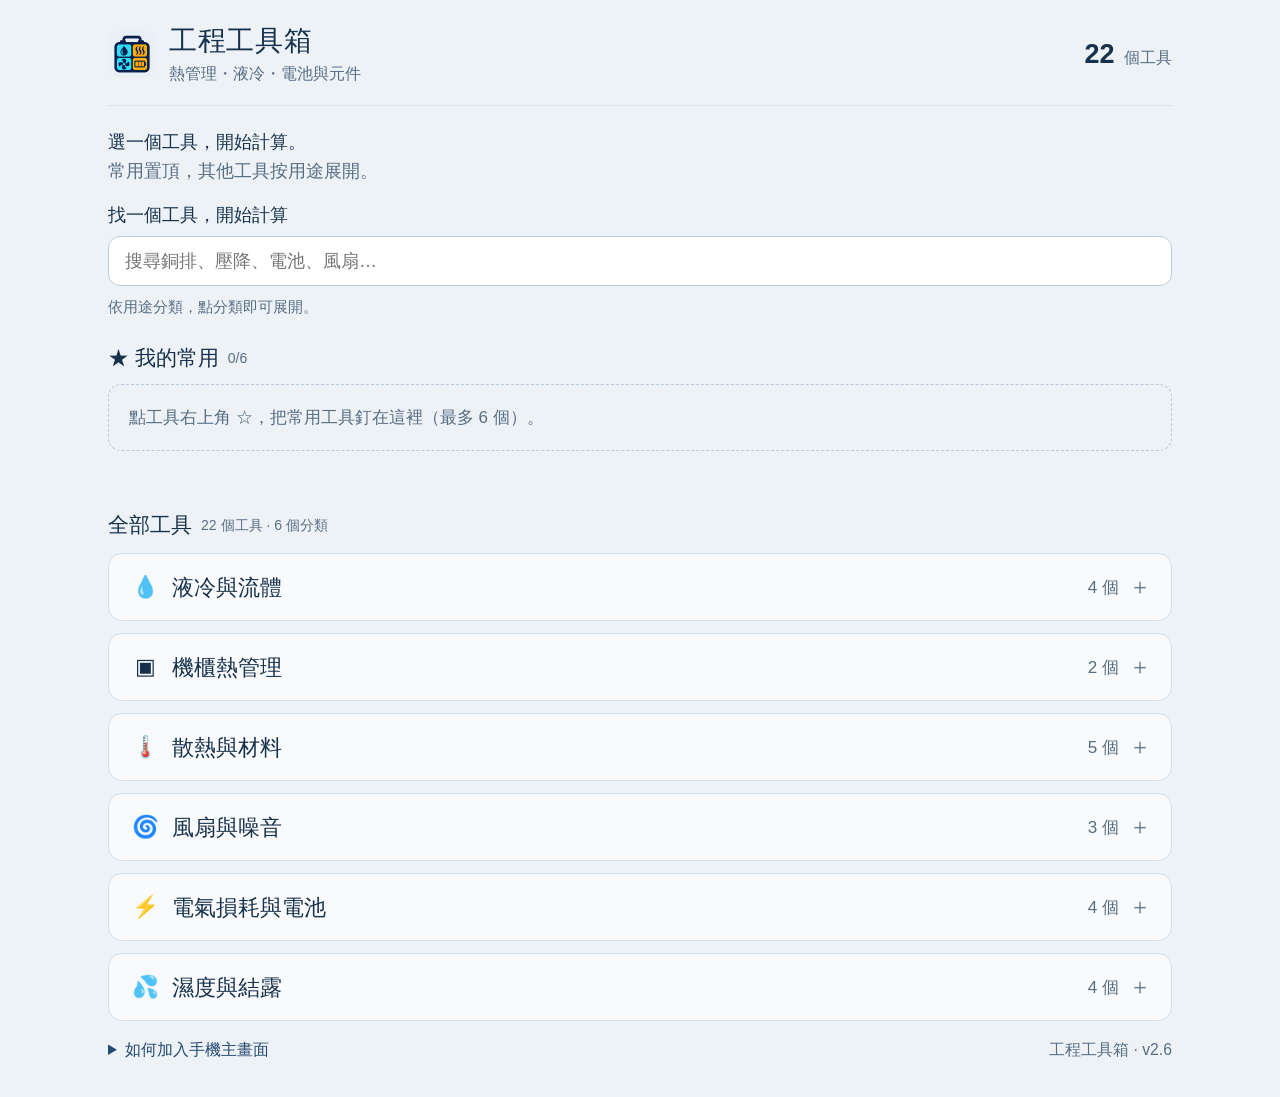
==== commit c027ab0d: "List both cabinet humidity tools in the toolbox" ====
--- a/index.html
+++ b/index.html
@@ -23,7 +23,7 @@
 .tool-visual{display:block;width:100%;height:100%;max-width:100%}
 @media(max-width:600px){.tool-summary{grid-template-columns:132px minmax(0,1fr);gap:12px}.equipment-preview{height:auto}}
 @media(max-width:350px){.tool-summary{grid-template-columns:112px minmax(0,1fr);gap:9px}.equipment-preview{height:auto}}
-</style><script src="./app.js" defer></script></head><body><header><div class="masthead"><div class="brand"><img src="./toolbox-icon-192-v3.png" alt="" width="48" height="48"><div><h1>工程工具箱</h1><p>熱管理・液冷・電池與元件</p></div></div><span class="count"><b>20</b> 個工具</span></div></header><main><div class="intro"><p><strong>選一個工具，開始計算。</strong><br>常用置頂，其他工具按用途展開。</p><button class="install" type="button">加入主畫面</button></div><section class="search-panel" aria-label="搜尋工具"><label class="search-label" for="tool-search">找一個工具，開始計算</label><div class="search-row"><input id="tool-search" type="search" placeholder="搜尋銅排、壓降、電池、風扇…" autocomplete="off" disabled><button id="clear-search" type="button" hidden>清除</button></div><p id="search-result" class="search-hint" role="status">依用途分類，點分類即可展開。</p></section><section class="favorites-panel" aria-labelledby="favorites-heading"><h2 id="favorites-heading" tabindex="-1" class="section-heading">★ 我的常用 <small id="pin-count">0/6</small></h2><div id="favorites" class="grid favorites-grid"></div><p id="favorites-empty" class="empty">點工具右上角 ☆，把常用工具釘在這裡（最多 6 個）。</p><p id="organizer-status" class="organizer-status" role="status"></p><p id="storage-note" class="storage-note" hidden>瀏覽器目前無法儲存偏好；本次仍可使用釘選，關閉後可能無法保留。</p></section><h2 id="all-heading" class="section-heading">全部工具 <small>20 個工具 · 6 個分類</small></h2><div id="catalog" aria-labelledby="all-heading"><details class="tool-group" data-group="liquid"><summary><span class="group-icon" aria-hidden="true">💧</span><span>液冷與流體</span><span class="group-count">4 個</span></summary><div class="grid"><article data-tool="16" data-keywords="fluid properties air water glycol EG PG density viscosity cp conductivity 空氣 水 冷卻液 物性 密度 比熱 導熱係數 黏度 黏滯係數" class="card liquid" aria-labelledby="tool-16"><h3 id="tool-16"><span class="tool-label">流體物性查詢</span></h3><button type="button" class="pin" data-pin="16" aria-pressed="false" aria-label="釘選流體物性查詢為常用" title="釘選常用">☆</button><div class="tool-summary"><figure class="tool-preview equipment-preview"><svg class="tool-visual" data-equipment="16" xmlns="http://www.w3.org/2000/svg" viewBox="0 0 320 180" role="img" aria-label="流體物性查詢的設備辨識示意圖"><rect width="320" height="180" rx="14" fill="#eef6f4"/><ellipse cx="162" cy="156" rx="106" ry="9" fill="#193c4d" opacity=".05"/><g stroke-linejoin="round" stroke-linecap="round"><path d="M106 26h53m-45 0v37l-43 70c-6 11 0 20 14 20h96c14 0 20-9 14-20l-43-70V26" fill="#ccddde" stroke="#4c6d77" stroke-width="5.2"/><path d="m94 105-17 30c-3 5 0 10 8 10h96c8 0 11-5 8-10l-17-30Z" fill="#48a9ba" stroke="#304f62" stroke-width="2.8"/><path d="M96 105c14-9 25 9 39 0s26 9 39 0" fill="none" stroke="#90adb1" stroke-width="5.2"/><circle cx="120" cy="123" r="5" fill="#9dcdd3" stroke="#304f62" stroke-width="2.8"/><circle cx="151" cy="133" r="4" fill="#9dcdd3" stroke="#304f62" stroke-width="2.8"/><path d="M246 36a12 12 0 0 1 24 0v63a23 23 0 1 1-24 0Z" fill="#fff" stroke="#385261" stroke-width="5.2"/><path d="M258 57v59" stroke="#b66241" stroke-width="9.7" stroke-linecap="round"/><circle cx="258" cy="117" r="13" fill="#e17042" stroke="#754323" stroke-width="2.8"/></g></svg></figure><p class="description">依溫度查詢空氣、水與 EG／PG 水溶液物性。</p></div><details class="tool-info"><summary>詳細說明</summary><p>查詢密度、比熱、導熱係數及黏度，提供溫度趨勢圖、Prandtl 數與 CSV；EG／PG 濃度以重量百分比定義。</p><dl class="features"><dt>主要輸入</dt><dd>流體、溫度、醇類重量濃度與查表範圍</dd><dt>計算項目</dt><dd>ρ、cₚ、k、μ、ν、Pr、熱擴散率與體積熱容</dd></dl></details><div class="card-bottom"><span class="short-name">FLUID PROPERTIES</span><a class="open" href="./fluid-properties/?v=1.2" target="_blank" rel="noopener noreferrer" aria-label="開啟流體物性查詢（新視窗）">開啟工具</a></div></article><article data-tool="1" data-keywords="liquid flow pump glycol 水冷 流量" class="card liquid" aria-labelledby="tool-1"><h3 id="tool-1"><span class="tool-label">液冷壓降計算器</span></h3><button type="button" class="pin" data-pin="1" aria-pressed="false" aria-label="釘選液冷壓降計算器為常用" title="釘選常用">☆</button><div class="tool-summary"><figure class="tool-preview equipment-preview"><svg class="tool-visual" data-equipment="1" xmlns="http://www.w3.org/2000/svg" viewBox="0 0 320 180" role="img" aria-label="液冷壓降計算器的設備辨識示意圖"><rect width="320" height="180" rx="14" fill="#edf6fa"/><ellipse cx="162" cy="156" rx="106" ry="9" fill="#193c4d" opacity=".05"/><g stroke-linejoin="round" stroke-linecap="round"><path d="M63 123V58H250v65H63" fill="none" stroke="#a1adb1" stroke-width="25.9" stroke-linejoin="round"/><path d="M63 123V58H250v65H63" fill="none" stroke="#24768e" stroke-width="14" stroke-linejoin="round"/><rect x="35" y="98" width="56" height="49" rx="9" fill="#487488" stroke="#304f62" stroke-width="2.8"/><circle cx="63" cy="122" r="20" fill="#ceddde" stroke="#284755" stroke-width="3.9"/><path d="m51 132 10-26 13 18Z" fill="#3c90a8" stroke="#304f62" stroke-width="2.8"/><path d="M182 57V40" stroke="#284755" stroke-width="9.1"/><circle cx="182" cy="39" r="25" fill="#fff" stroke="#284755" stroke-width="5.2"/><path d="M166 44a18 18 0 0 1 30-13" fill="none" stroke="#5a999a" stroke-width="6.5"/><path d="m182 39 11-12" stroke="#ad6239" stroke-width="5.2"/><circle cx="182" cy="39" r="4" fill="#2c5569" stroke="#304f62" stroke-width="2.8"/><path d="m116 52 13 6-13 6m73 53-13 6 13 6" fill="none" stroke="#fff" stroke-width="5.2"/></g></svg></figure><p class="description">估算液冷壓降、泵浦工作點與並聯分流。</p></div><details class="tool-info"><summary>詳細說明</summary><p>估算冷卻液流經管路與流道的壓降，協助評估管路配置、泵浦工作點與並聯流量分配。</p><dl class="features"><dt>主要輸入</dt><dd>冷卻液、溫度、流量與管路尺寸</dd><dt>計算項目</dt><dd>壓降、泵浦曲線與並聯分配</dd></dl></details><div class="card-bottom"><span class="short-name">GLYCOL FLOW</span><a class="open" href="https://pmebruce.github.io/glycol-flow/?v=20261104.1" target="_blank" rel="noopener noreferrer" aria-label="開啟液冷壓降計算器（新視窗）">開啟工具</a></div></article><article data-tool="7" data-keywords="cold plate 水冷" class="card liquid" aria-labelledby="tool-7"><h3 id="tool-7"><span class="tool-label">冷板均溫計算器</span></h3><button type="button" class="pin" data-pin="7" aria-pressed="false" aria-label="釘選冷板均溫計算器為常用" title="釘選常用">☆</button><div class="tool-summary"><figure class="tool-preview equipment-preview"><svg class="tool-visual" data-equipment="7" xmlns="http://www.w3.org/2000/svg" viewBox="0 0 320 180" role="img" aria-label="冷板均溫計算器的設備辨識示意圖"><rect width="320" height="180" rx="14" fill="#edf6fa"/><ellipse cx="162" cy="156" rx="106" ry="9" fill="#193c4d" opacity=".05"/><g stroke-linejoin="round" stroke-linecap="round"><path d="m49 46 33-17h172l22 18-32 17H71Z" fill="#c0cfd4" stroke="#304f62" stroke-width="2.8"/><path d="M49 46h195v103H49Z" fill="#99b5c0" stroke="#304f62" stroke-width="2.8"/><path d="m244 46 32-17v102l-32 18Z" fill="#6f95a7" stroke="#304f62" stroke-width="2.8"/><rect x="62" y="58" width="168" height="77" rx="8" fill="#c8d6d9" stroke="#304f62" stroke-width="2.8"/><path d="M44 74h40v45h31V74h31v45h31V74h56" fill="none" stroke="#217090" stroke-width="9.7" stroke-linejoin="round"/><path d="M44 74H25m208 0h44" fill="none" stroke="#486d7a" stroke-width="16.2"/><ellipse cx="27" cy="74" rx="7" ry="10" fill="#a9cdd8" stroke="#335261" stroke-width="3.9"/><ellipse cx="277" cy="74" rx="7" ry="10" fill="#a9cdd8" stroke="#335261" stroke-width="3.9"/><circle cx="57" cy="53" r="4" fill="#5c8799" stroke="#304f62" stroke-width="2.8"/><circle cx="236" cy="141" r="4" fill="#5c8799" stroke="#304f62" stroke-width="2.8"/></g></svg></figure><p class="description">估算冷板平均溫度與出口液溫。</p></div><details class="tool-info"><summary>詳細說明</summary><p>以發熱量、冷卻液流量與矩形流道尺寸，估算冷板平均溫度及出口液溫；支援水、EG50% 與 PG25%。</p><dl class="features"><dt>主要輸入</dt><dd>輸出功率、效率、入口液溫與流道尺寸</dd><dt>計算項目</dt><dd>冷板平均溫度、出口液溫與液體溫升</dd></dl></details><div class="card-bottom"><span class="short-name">COLD PLATE</span><a class="open" href="https://pmebruce.github.io/cold-plate-calculator/?v=20261104.1" target="_blank" rel="noopener noreferrer" aria-label="開啟冷板均溫計算器（新視窗）">開啟工具</a></div></article><article data-tool="6" data-keywords="heat exchanger hx" class="card liquid" aria-labelledby="tool-6"><h3 id="tool-6"><span class="tool-label">熱交換器快速估算</span></h3><button type="button" class="pin" data-pin="6" aria-pressed="false" aria-label="釘選熱交換器快速估算為常用" title="釘選常用">☆</button><div class="tool-summary"><figure class="tool-preview equipment-preview"><svg class="tool-visual" data-equipment="6" xmlns="http://www.w3.org/2000/svg" viewBox="0 0 320 180" role="img" aria-label="熱交換器快速估算的設備辨識示意圖"><rect width="320" height="180" rx="14" fill="#edf6fa"/><ellipse cx="162" cy="156" rx="106" ry="9" fill="#193c4d" opacity=".05"/><g stroke-linejoin="round" stroke-linecap="round"><rect x="66" y="24" width="190" height="127" rx="9" fill="#264556" stroke="#304f62" stroke-width="2.8"/><rect x="77" y="34" width="168" height="106" rx="3" fill="#b0c7d0" stroke="#304f62" stroke-width="2.8"/><path d="M83 36v102" stroke="#557581" stroke-width="5.2"/><path d="M95 36v102" stroke="#557581" stroke-width="5.2"/><path d="M107 36v102" stroke="#557581" stroke-width="5.2"/><path d="M119 36v102" stroke="#557581" stroke-width="5.2"/><path d="M131 36v102" stroke="#557581" stroke-width="5.2"/><path d="M143 36v102" stroke="#557581" stroke-width="5.2"/><path d="M155 36v102" stroke="#557581" stroke-width="5.2"/><path d="M167 36v102" stroke="#557581" stroke-width="5.2"/><path d="M179 36v102" stroke="#557581" stroke-width="5.2"/><path d="M191 36v102" stroke="#557581" stroke-width="5.2"/><path d="M203 36v102" stroke="#557581" stroke-width="5.2"/><path d="M215 36v102" stroke="#557581" stroke-width="5.2"/><path d="M227 36v102" stroke="#557581" stroke-width="5.2"/><path d="M239 36v102" stroke="#557581" stroke-width="5.2"/><path d="M75 50h173M75 76h173M75 102h173M75 128h173" stroke="#ecf3f5" stroke-width="3.9"/><path d="M66 52H35v-9M256 120h27v15" fill="none" stroke="#4f6d7a" stroke-width="14" stroke-linejoin="round"/><path d="M35 43V29" stroke="#b05c3b" stroke-width="9.7"/><path d="M283 135v17" stroke="#2e8296" stroke-width="9.7"/><path d="M160 84C128.5 49.5 123.25 86.25 144.25 92.2Q158.25 96.75 160 84Z" fill="#6e99aa" stroke="#304f62" stroke-width="2.8"/><g transform="rotate(120 160 88)"><path d="M160 84C128.5 49.5 123.25 86.25 144.25 92.2Q158.25 96.75 160 84Z" fill="#6e99aa" stroke="#304f62" stroke-width="2.8"/></g><g transform="rotate(240 160 88)"><path d="M160 84C128.5 49.5 123.25 86.25 144.25 92.2Q158.25 96.75 160 84Z" fill="#6e99aa" stroke="#304f62" stroke-width="2.8"/></g><circle cx="160" cy="88" r="7" fill="#2d5469" stroke="#304f62" stroke-width="2.8"/><circle cx="160" cy="88" r="2.45" fill="#c7d7db" stroke="#304f62" stroke-width="2.8"/></g></svg></figure><p class="description">快速評估氣液式熱交換器性能。</p></div><details class="tool-info"><summary>詳細說明</summary><p>依熱負載、空氣側與液體側條件，快速估算氣液式熱交換器的溫度與性能，作為初步選型參考。</p><dl class="features"><dt>主要輸入</dt><dd>熱負載、風量、液體流量與核心尺寸</dd><dt>計算項目</dt><dd>溫度與熱交換性能估算</dd></dl></details><div class="card-bottom"><span class="short-name">HEAT EXCHANGER</span><a class="open" href="https://pmebruce.github.io/heat-exchanger-estimator/" target="_blank" rel="noopener noreferrer" aria-label="開啟熱交換器快速估算（新視窗）">開啟工具</a></div></article></div></details><details class="tool-group"><summary><span class="group-icon" aria-hidden="true">▣</span><span>機櫃熱管理</span><span class="group-count">2 個</span></summary><div class="grid"><article data-tool="18" data-keywords="rack cabinet liquid cooling 機櫃 液冷 分流 泵浦" class="card liquid" aria-labelledby="tool-18"><h3 id="tool-18"><span class="tool-label">機櫃液冷設計助手</span></h3><button type="button" class="pin" data-pin="18" aria-pressed="false" aria-label="釘選機櫃液冷設計助手為常用" title="釘選常用">☆</button><div class="tool-summary"><figure class="tool-preview equipment-preview"><svg class="tool-visual" viewBox="0 0 320 180" aria-hidden="true"><rect width="320" height="180" rx="14" fill="#e4eff5"/><rect x="111" y="28" width="99" height="125" rx="8" fill="#244d65" stroke="#133148" stroke-width="5"/><path d="M126 51h68m-68 22h68m-68 22h68m-68 22h68" stroke="#d9eef5" stroke-width="7" stroke-linecap="round"/><path d="M111 64H74v71h37m99-71h36v71h-36" fill="none" stroke="#007b91" stroke-width="7"/><circle cx="74" cy="101" r="13" fill="#9cdce1" stroke="#006278" stroke-width="4"/></svg></figure><p class="description">估算機櫃液冷並聯分流與泵浦工作點。</p></div><details class="tool-info"><summary>詳細說明</summary><p>估算機櫃熱預算、並聯流量與元件溫度。設定儲存在此瀏覽器。</p></details><div class="card-bottom"><span class="short-name">RACK LIQUID</span><a class="open" href="./rack-liquid/index.html" target="_blank" rel="noopener noreferrer" aria-label="開啟機櫃液冷設計助手（新視窗）">開啟工具</a></div></article><article data-tool="19" data-keywords="rack cabinet solar radiation 機櫃 日照 太陽 輻射 絕熱棉" class="card liquid" aria-labelledby="tool-19"><h3 id="tool-19"><span class="tool-label">機櫃日照熱負載</span></h3><button type="button" class="pin" data-pin="19" aria-pressed="false" aria-label="釘選機櫃日照熱負載為常用" title="釘選常用">☆</button><div class="tool-summary"><figure class="tool-preview equipment-preview"><svg class="tool-visual" viewBox="0 0 320 180" aria-hidden="true"><rect width="320" height="180" rx="14" fill="#e4eff5"/><rect x="111" y="28" width="99" height="125" rx="8" fill="#244d65" stroke="#133148" stroke-width="5"/><path d="M126 51h68m-68 22h68m-68 22h68m-68 22h68" stroke="#d9eef5" stroke-width="7" stroke-linecap="round"/><circle cx="251" cy="47" r="19" fill="#ffd36e" stroke="#985419" stroke-width="4"/><path d="M251 17v-8m0 68v8m30-38h8m-16-22 7-7m-7 51 7 7M224 76l-15 16m26-6-15 16" stroke="#985419" stroke-width="5" stroke-linecap="round"/></svg></figure><p class="description">估算六面外殼均溫、淨入熱與日照增量。</p></div><details class="tool-info"><summary>詳細說明</summary><p>可設定各面日照、吸收率、絕熱棉厚度與導熱係數。</p></details><div class="card-bottom"><span class="short-name">CABINET SOLAR</span><a class="open" href="./cabinet-solar/index.html" target="_blank" rel="noopener noreferrer" aria-label="開啟機櫃日照熱負載（新視窗）">開啟工具</a></div></article></div></details><details class="tool-group" data-group="thermal"><summary><span class="group-icon" aria-hidden="true">🌡️</span><span>散熱與材料</span><span class="group-count">5 個</span></summary><div class="grid"><article data-tool="3" data-keywords="heatsink 鰭片" class="card heat" aria-labelledby="tool-3"><h3 id="tool-3"><span class="tool-label">散熱片計算</span></h3><button type="button" class="pin" data-pin="3" aria-pressed="false" aria-label="釘選散熱片計算為常用" title="釘選常用">☆</button><div class="tool-summary"><figure class="tool-preview equipment-preview"><svg class="tool-visual" data-equipment="3" xmlns="http://www.w3.org/2000/svg" viewBox="0 0 320 180" role="img" aria-label="散熱片計算的設備辨識示意圖"><rect width="320" height="180" rx="14" fill="#f5f4f0"/><ellipse cx="162" cy="156" rx="106" ry="9" fill="#193c4d" opacity=".05"/><g stroke-linejoin="round" stroke-linecap="round"><path d="m54 129 44-24h169l-44 24Z" fill="#becbd2" stroke="#304f62" stroke-width="2.8"/><path d="M54 129h169v22H54Z" fill="#89a6b6" stroke="#304f62" stroke-width="2.8"/><path d="m223 129 44-24v22l-44 24Z" fill="#5f869b" stroke="#304f62" stroke-width="2.8"/><path d="m59 122 38-22V39l-38 22Z" fill="#a1b7c4" stroke="#304f62" stroke-width="2.8"/><path d="M59 122V61h9v61Z" fill="#c8d2d7" stroke="#304f62" stroke-width="2.8"/><path d="m59 61 38-22h9l-38 22Z" fill="#f5f9fa" stroke="#304f62" stroke-width="2.8"/><path d="m83 122 38-22V39l-38 22Z" fill="#a1b7c4" stroke="#304f62" stroke-width="2.8"/><path d="M83 122V61h9v61Z" fill="#c8d2d7" stroke="#304f62" stroke-width="2.8"/><path d="m83 61 38-22h9l-38 22Z" fill="#f5f9fa" stroke="#304f62" stroke-width="2.8"/><path d="m107 122 38-22V39l-38 22Z" fill="#a1b7c4" stroke="#304f62" stroke-width="2.8"/><path d="M107 122V61h9v61Z" fill="#c8d2d7" stroke="#304f62" stroke-width="2.8"/><path d="m107 61 38-22h9l-38 22Z" fill="#f5f9fa" stroke="#304f62" stroke-width="2.8"/><path d="m131 122 38-22V39l-38 22Z" fill="#a1b7c4" stroke="#304f62" stroke-width="2.8"/><path d="M131 122V61h9v61Z" fill="#c8d2d7" stroke="#304f62" stroke-width="2.8"/><path d="m131 61 38-22h9l-38 22Z" fill="#f5f9fa" stroke="#304f62" stroke-width="2.8"/><path d="m155 122 38-22V39l-38 22Z" fill="#a1b7c4" stroke="#304f62" stroke-width="2.8"/><path d="M155 122V61h9v61Z" fill="#c8d2d7" stroke="#304f62" stroke-width="2.8"/><path d="m155 61 38-22h9l-38 22Z" fill="#f5f9fa" stroke="#304f62" stroke-width="2.8"/><path d="m179 122 38-22V39l-38 22Z" fill="#a1b7c4" stroke="#304f62" stroke-width="2.8"/><path d="M179 122V61h9v61Z" fill="#c8d2d7" stroke="#304f62" stroke-width="2.8"/><path d="m179 61 38-22h9l-38 22Z" fill="#f5f9fa" stroke="#304f62" stroke-width="2.8"/><path d="m203 122 38-22V39l-38 22Z" fill="#a1b7c4" stroke="#304f62" stroke-width="2.8"/><path d="M203 122V61h9v61Z" fill="#c8d2d7" stroke="#304f62" stroke-width="2.8"/><path d="m203 61 38-22h9l-38 22Z" fill="#f5f9fa" stroke="#304f62" stroke-width="2.8"/><path d="M95 39V18m-7 8 7-8 7 8M181 39V18m-7 8 7-8 7 8" fill="none" stroke="#ad6a3e" stroke-width="6.5" stroke-linecap="round" stroke-linejoin="round"/></g></svg></figure><p class="description">比較自然對流散熱片尺寸與散熱能力。</p></div><details class="tool-info"><summary>詳細說明</summary><p>快速評估自然對流散熱片的尺寸與散熱能力，比較鰭片配置對溫升、散熱量與重量的影響。</p><dl class="features"><dt>主要輸入</dt><dd>散熱片尺寸、溫度與鰭片配置</dd><dt>計算項目</dt><dd>對流、輻射、鰭片數量與重量</dd></dl></details><div class="card-bottom"><span class="short-name">HEATSINK</span><a class="open" href="https://pmebruce.github.io/heatsink-sizing/" target="_blank" rel="noopener noreferrer" aria-label="開啟散熱片計算（新視窗）">開啟工具</a></div></article><article data-tool="11" data-keywords="enclosure 自然對流" class="card heat" aria-labelledby="tool-11"><h3 id="tool-11"><span class="tool-label">封閉箱體自然散熱</span></h3><button type="button" class="pin" data-pin="11" aria-pressed="false" aria-label="釘選封閉箱體自然散熱為常用" title="釘選常用">☆</button><div class="tool-summary"><figure class="tool-preview equipment-preview"><svg class="tool-visual" data-equipment="11" xmlns="http://www.w3.org/2000/svg" viewBox="0 0 320 180" role="img" aria-label="封閉箱體自然散熱的設備辨識示意圖"><rect width="320" height="180" rx="14" fill="#f8f1e9"/><ellipse cx="162" cy="156" rx="106" ry="9" fill="#193c4d" opacity=".05"/><g stroke-linejoin="round" stroke-linecap="round"><path d="m94 41 36-18h100l-34 18Z" fill="#d0d1cd" stroke="#304f62" stroke-width="2.8"/><path d="M94 41h102v108H94Z" fill="#aeb9bd" stroke="#304f62" stroke-width="2.8"/><path d="m196 41 34-18v107l-34 19Z" fill="#849da7" stroke="#304f62" stroke-width="2.8"/><rect x="109" y="57" width="72" height="73" rx="4" fill="#c8a080" stroke="#754323" stroke-width="2.8"/><path d="M123 77h45m-45 13h45m-45 13h45" stroke="#8e6855" stroke-width="3.9"/><circle cx="177" cy="141" r="3" fill="#60808e" stroke="#304f62" stroke-width="2.8"/><path d="M62 140c-24-35 22-49 0-84M258 139c24-35-22-49 0-84" fill="none" stroke="#ab7047" stroke-width="7.8" stroke-linecap="round"/><path d="m54 65 8-13 10 11m175 2 11-13 8 13" fill="none" stroke="#ab7047" stroke-width="6.5"/></g></svg></figure><p class="description">估算封閉箱體自然散熱與外殼均溫。</p></div><details class="tool-info"><summary>詳細說明</summary><p>依箱體尺寸、熱負載與表面條件，估算外殼平均溫度；分開計算自然對流與輻射，評估溫度上限時的散熱能力。</p><dl class="features"><dt>主要輸入</dt><dd>箱體尺寸、發熱量、環境與放射率</dd><dt>計算項目</dt><dd>外殼均溫、各面散熱與允許熱負載</dd></dl></details><div class="card-bottom"><span class="short-name">ENCLOSURE THERMAL</span><a class="open" href="./enclosure-thermal/" target="_blank" rel="noopener noreferrer" aria-label="開啟封閉箱體自然散熱（新視窗）">開啟工具</a></div></article><article data-tool="2" data-keywords="rth conductivity tim k" class="card heat" aria-labelledby="tool-2"><h3 id="tool-2"><span class="tool-label">熱阻與導熱係數轉換</span></h3><button type="button" class="pin" data-pin="2" aria-pressed="false" aria-label="釘選熱阻與導熱係數轉換為常用" title="釘選常用">☆</button><div class="tool-summary"><figure class="tool-preview equipment-preview"><svg class="tool-visual" data-equipment="2" xmlns="http://www.w3.org/2000/svg" viewBox="0 0 320 180" role="img" aria-label="熱阻與導熱係數轉換的設備辨識示意圖"><rect width="320" height="180" rx="14" fill="#fbf4e8"/><ellipse cx="162" cy="156" rx="106" ry="9" fill="#193c4d" opacity=".05"/><g stroke-linejoin="round" stroke-linecap="round"><path d="m89 44 36-17h109l-36 17Z" fill="#d4b995" stroke="#754323" stroke-width="2.8"/><path d="M89 44h109v100H89Z" fill="#cfa06b" stroke="#754323" stroke-width="2.8"/><path d="m198 44 36-17v100l-36 17Z" fill="#ad7b44" stroke="#754323" stroke-width="2.8"/><path d="M101 51h81v86h-81Z" fill="#d5b68d" stroke="#754323" stroke-width="2.8"/><path d="M143 18v121m-11-12 11 12 11-12" fill="none" stroke="#a14f32" stroke-width="9.1"/><path d="M58 45v99m-6-99h12m-12 99h12m-6-79h13m-13 19h8m-8 20h13m-13 19h8" stroke="#435b68" stroke-width="5.2"/></g></svg></figure><p class="description">換算熱阻與導熱係數，整理多層材料。</p></div><details class="tool-info"><summary>詳細說明</summary><p>把材料熱阻換算成導熱係數，也能反向計算；統一厚度與熱阻單位，方便設定熱模擬材料。</p><dl class="features"><dt>主要輸入</dt><dd>熱阻、導熱係數、厚度與面積</dd><dt>計算項目</dt><dd>Rth ↔ k、單位換算與多層串聯</dd></dl></details><div class="card-bottom"><span class="short-name">Rth / k</span><a class="open" href="https://pmebruce.github.io/thermal-resistance-converter/" target="_blank" rel="noopener noreferrer" aria-label="開啟熱阻與導熱係數轉換（新視窗）">開啟工具</a></div></article><article data-tool="12" data-keywords="thermal chain tim junction" class="card heat" aria-labelledby="tool-12"><h3 id="tool-12"><span class="tool-label">元件到冷板熱阻鏈</span></h3><button type="button" class="pin" data-pin="12" aria-pressed="false" aria-label="釘選元件到冷板熱阻鏈為常用" title="釘選常用">☆</button><div class="tool-summary"><figure class="tool-preview equipment-preview"><svg class="tool-visual" data-equipment="12" xmlns="http://www.w3.org/2000/svg" viewBox="0 0 320 180" role="img" aria-label="元件到冷板熱阻鏈的設備辨識示意圖"><rect width="320" height="180" rx="14" fill="#f5f2e9"/><ellipse cx="162" cy="156" rx="106" ry="9" fill="#193c4d" opacity=".05"/><g stroke-linejoin="round" stroke-linecap="round"><path d="m101 21 25-11h97l-25 11Z" fill="#d6956a" stroke="#754323" stroke-width="2.8"/><path d="M101 21h97v29h-97Z" fill="#b15f41" stroke="#754323" stroke-width="2.8"/><path d="m198 21 25-11v29l-25 11Z" fill="#974a36" stroke="#754323" stroke-width="2.8"/><path d="m81 72 25-12h137l-25 12Z" fill="#dacca7" stroke="#304f62" stroke-width="2.8"/><path d="M81 72h137v17H81Z" fill="#c7b380" stroke="#304f62" stroke-width="2.8"/><path d="m218 72 25-12v17l-25 12Z" fill="#ab9963" stroke="#304f62" stroke-width="2.8"/><path d="m57 122 27-14h186l-27 14Z" fill="#aac9d4" stroke="#304f62" stroke-width="2.8"/><path d="M57 122h186v29H57Z" fill="#5f9fb8" stroke="#304f62" stroke-width="2.8"/><path d="m243 122 27-14v29l-27 14Z" fill="#3a7390" stroke="#304f62" stroke-width="2.8"/><path d="M99 137h111" stroke="#adbabf" stroke-width="9.1" stroke-linecap="round"/><path d="M143 50v15m-7-5 7 7 7-7M143 89v20m-7-5 7 7 7-7" fill="none" stroke="#a9623d" stroke-width="6.5"/></g></svg></figure><p class="description">串接封裝到冷板熱阻，估算接面溫度。</p></div><details class="tool-info"><summary>詳細說明</summary><p>串接封裝、TIM、接觸與擴散熱阻，估算元件接面溫度；支援獨立並聯散熱路徑與冷板溫度敏感度分析。</p><dl class="features"><dt>主要輸入</dt><dd>元件損耗、冷板溫度與各段熱阻</dd><dt>計算項目</dt><dd>接面溫度、沿途溫差與允許冷板溫度</dd></dl></details><div class="card-bottom"><span class="short-name">THERMAL CHAIN</span><a class="open" href="./thermal-chain/" target="_blank" rel="noopener noreferrer" aria-label="開啟元件到冷板熱阻鏈（新視窗）">開啟工具</a></div></article><article data-tool="5" data-keywords="pcb copper via 銅箔" class="card heat" aria-labelledby="tool-5"><h3 id="tool-5"><span class="tool-label">PCB 導熱係數計算</span></h3><button type="button" class="pin" data-pin="5" aria-pressed="false" aria-label="釘選PCB 導熱係數計算為常用" title="釘選常用">☆</button><div class="tool-summary"><figure class="tool-preview equipment-preview"><svg class="tool-visual" data-equipment="5" xmlns="http://www.w3.org/2000/svg" viewBox="0 0 320 180" role="img" aria-label="PCB 剖面，橘色銅層、淺藍介質，中央通孔與向下穿板熱流"><rect width="320" height="180" rx="14" fill="#edf5f7"/><text x="18" y="33" fill="#17384d" font-size="24" font-weight="800">PCB 剖面</text><rect x="21" y="53" width="185" height="93" rx="3" fill="#cce7f1" stroke="#17384d" stroke-width="4"/><path d="M23 61h181M23 98h181M23 138h181" stroke="#a44112" stroke-width="10"/><rect x="93" y="53" width="34" height="93" fill="#b75b27" stroke="#702d10" stroke-width="3"/><rect x="102" y="53" width="16" height="93" fill="#fff" stroke="#702d10" stroke-width="2"/><path d="M162 42v109" stroke="#fff" stroke-width="13" stroke-linecap="round"/><path d="M162 42v105" stroke="#17384d" stroke-width="7" stroke-linecap="round"/><path d="M149 144h26l-13 19z" fill="#17384d" stroke="#fff" stroke-width="2"/><path d="M206 61h22m-22 20h22M110 148v15H82" fill="none" stroke="#31576e" stroke-width="2"/><g fill="#17384d" font-size="21" font-weight="750"><text x="234" y="67">銅層</text><text x="234" y="91">介質</text><text x="33" y="170">通孔</text><text x="180" y="171">穿板熱流</text></g></svg></figure><p class="description">估算 PCB 板面與厚度方向的等效導熱係數。</p></div><details class="tool-info"><summary>詳細說明</summary><p>依照 PCB 堆疊、銅厚與覆銅率，估算板面與厚度方向的等效導熱係數，供簡化熱模型使用。</p><dl class="features"><dt>主要輸入</dt><dd>逐層厚度、銅厚、覆銅率與熱通孔</dd><dt>計算項目</dt><dd>板面及厚度方向 k 值、堆疊檢查</dd></dl></details><div class="card-bottom"><span class="short-name">PCB-k V2</span><a class="open" href="https://pmebruce.github.io/engineering-toolbox/pcb-k-v2/index.html?v=2.1" target="_blank" rel="noopener noreferrer" aria-label="開啟PCB 導熱係數計算（新視窗）">開啟工具</a></div></article></div></details><details class="tool-group" data-group="fan"><summary><span class="group-icon" aria-hidden="true">🌀</span><span>風扇與噪音</span><span class="group-count">3 個</span></summary><div class="grid"><article data-tool="13" data-keywords="fan filter pq 阻抗 濾網" class="card liquid" aria-labelledby="tool-13"><h3 id="tool-13"><span class="tool-label">風扇／濾網阻抗曲線</span></h3><button type="button" class="pin" data-pin="13" aria-pressed="false" aria-label="釘選風扇／濾網阻抗曲線為常用" title="釘選常用">☆</button><div class="tool-summary"><figure class="tool-preview equipment-preview"><svg class="tool-visual" data-equipment="13" xmlns="http://www.w3.org/2000/svg" viewBox="0 0 320 180" role="img" aria-label="風扇／濾網阻抗曲線的設備辨識示意圖"><rect width="320" height="180" rx="14" fill="#edf5f8"/><ellipse cx="162" cy="156" rx="106" ry="9" fill="#193c4d" opacity=".05"/><g stroke-linejoin="round" stroke-linecap="round"><rect x="54" y="33" width="114" height="114" rx="12" fill="#213f4c" stroke="#304f62" stroke-width="2.8"/><circle cx="111" cy="90" r="48" fill="#c1d2d6" stroke="#304f62" stroke-width="2.8"/><path d="M111 86C68.69999999999999 38.3 61.65 87.65 89.85 95.64Q108.65 101.75 111 86Z" fill="#6e99aa" stroke="#304f62" stroke-width="2.8"/><g transform="rotate(120 111 90)"><path d="M111 86C68.69999999999999 38.3 61.65 87.65 89.85 95.64Q108.65 101.75 111 86Z" fill="#6e99aa" stroke="#304f62" stroke-width="2.8"/></g><g transform="rotate(240 111 90)"><path d="M111 86C68.69999999999999 38.3 61.65 87.65 89.85 95.64Q108.65 101.75 111 86Z" fill="#6e99aa" stroke="#304f62" stroke-width="2.8"/></g><circle cx="111" cy="90" r="9.4" fill="#2d5469" stroke="#304f62" stroke-width="2.8"/><circle cx="111" cy="90" r="3.2900000000000005" fill="#c7d7db" stroke="#304f62" stroke-width="2.8"/><path d="m191 42 16-10h55l-16 10Z" fill="#adb9be" stroke="#304f62" stroke-width="2.8"/><path d="M191 42h55v105h-55Z" fill="#e9edef" stroke="#566a74" stroke-width="5.2"/><path d="M199 46v96" stroke="#79878d" stroke-width="3.6"/><path d="M209 46v96" stroke="#79878d" stroke-width="3.6"/><path d="M219 46v96" stroke="#79878d" stroke-width="3.6"/><path d="M229 46v96" stroke="#79878d" stroke-width="3.6"/><path d="M239 46v96" stroke="#79878d" stroke-width="3.6"/><path d="M195 50h47" stroke="#79878d" stroke-width="3.6"/><path d="M195 60h47" stroke="#79878d" stroke-width="3.6"/><path d="M195 70h47" stroke="#79878d" stroke-width="3.6"/><path d="M195 80h47" stroke="#79878d" stroke-width="3.6"/><path d="M195 90h47" stroke="#79878d" stroke-width="3.6"/><path d="M195 100h47" stroke="#79878d" stroke-width="3.6"/><path d="M195 110h47" stroke="#79878d" stroke-width="3.6"/><path d="M195 120h47" stroke="#79878d" stroke-width="3.6"/><path d="M195 130h47" stroke="#79878d" stroke-width="3.6"/><path d="m246 42 16-10v105l-16 10Z" fill="#7e95a1" stroke="#304f62" stroke-width="2.8"/><path d="M170 75h12m-12 29h12" stroke="#3f8096" stroke-width="6.5"/></g></svg></figure><p class="description">疊合風扇 PQ 與濾網阻抗，找出工作點。</p></div><details class="tool-info"><summary>詳細說明</summary><p>整理風扇 PQ 與濾網壓降資料，統一單位、疊圖找工作點，並比較多風扇與較高阻抗情境。</p><dl class="features"><dt>主要輸入</dt><dd>風扇 PQ、濾網壓降、排列與迎風面積</dd><dt>計算項目</dt><dd>曲線交點、FloTHERM A／B 與曲線匯出</dd></dl></details><div class="card-bottom"><span class="short-name">FAN / FILTER</span><a class="open" href="./fan-filter/?v=1.2" target="_blank" rel="noopener noreferrer" aria-label="開啟風扇／濾網阻抗曲線（新視窗）">開啟工具</a></div></article><article data-tool="14" data-keywords="fan noise acoustics db 噪音" class="card liquid" aria-labelledby="tool-14"><h3 id="tool-14"><span class="tool-label">風扇噪音與風量比較</span></h3><button type="button" class="pin" data-pin="14" aria-pressed="false" aria-label="釘選風扇噪音與風量比較為常用" title="釘選常用">☆</button><div class="tool-summary"><figure class="tool-preview equipment-preview"><svg class="tool-visual" data-equipment="14" xmlns="http://www.w3.org/2000/svg" viewBox="0 0 320 180" role="img" aria-label="風扇噪音與風量比較的設備辨識示意圖"><rect width="320" height="180" rx="14" fill="#f4f0f8"/><ellipse cx="162" cy="156" rx="106" ry="9" fill="#193c4d" opacity=".05"/><g stroke-linejoin="round" stroke-linecap="round"><rect x="45" y="45" width="92" height="92" rx="12" fill="#213f4c" stroke="#304f62" stroke-width="2.8"/><circle cx="91" cy="91" r="37" fill="#c1d2d6" stroke="#304f62" stroke-width="2.8"/><path d="M91 87C58.6 51.4 53.199999999999996 89.2 74.8 95.32Q89.2 100 91 87Z" fill="#6e99aa" stroke="#304f62" stroke-width="2.8"/><g transform="rotate(120 91 91)"><path d="M91 87C58.6 51.4 53.199999999999996 89.2 74.8 95.32Q89.2 100 91 87Z" fill="#6e99aa" stroke="#304f62" stroke-width="2.8"/></g><g transform="rotate(240 91 91)"><path d="M91 87C58.6 51.4 53.199999999999996 89.2 74.8 95.32Q89.2 100 91 87Z" fill="#6e99aa" stroke="#304f62" stroke-width="2.8"/></g><circle cx="91" cy="91" r="7.2" fill="#2d5469" stroke="#304f62" stroke-width="2.8"/><circle cx="91" cy="91" r="2.5200000000000005" fill="#c7d7db" stroke="#304f62" stroke-width="2.8"/><rect x="130" y="45" width="92" height="92" rx="12" fill="#213f4c" stroke="#304f62" stroke-width="2.8"/><circle cx="176" cy="91" r="37" fill="#c1d2d6" stroke="#304f62" stroke-width="2.8"/><path d="M176 87C143.6 51.4 138.2 89.2 159.8 95.32Q174.2 100 176 87Z" fill="#6e99aa" stroke="#304f62" stroke-width="2.8"/><g transform="rotate(120 176 91)"><path d="M176 87C143.6 51.4 138.2 89.2 159.8 95.32Q174.2 100 176 87Z" fill="#6e99aa" stroke="#304f62" stroke-width="2.8"/></g><g transform="rotate(240 176 91)"><path d="M176 87C143.6 51.4 138.2 89.2 159.8 95.32Q174.2 100 176 87Z" fill="#6e99aa" stroke="#304f62" stroke-width="2.8"/></g><circle cx="176" cy="91" r="7.2" fill="#2d5469" stroke="#304f62" stroke-width="2.8"/><circle cx="176" cy="91" r="2.5200000000000005" fill="#c7d7db" stroke="#304f62" stroke-width="2.8"/><path d="M237 67a38 38 0 0 1 0 48m15-64a60 60 0 0 1 0 80m15-97a86 86 0 0 1 0 114" fill="none" stroke="#87648c" stroke-width="7.8" stroke-linecap="round"/></g></svg></figure><p class="description">合成風扇噪音，比較風量與聲壓目標。</p></div><details class="tool-info"><summary>詳細說明</summary><p>合成多顆風扇噪音、比較風量與聲壓目標，區分聲壓與聲功率；可帶入阻抗工具的工作點。</p><dl class="features"><dt>主要輸入</dt><dd>單顆噪音、數量、量測距離與工作點風量</dd><dt>計算項目</dt><dd>合成噪音、目標餘裕與多方案比較</dd></dl></details><div class="card-bottom"><span class="short-name">FAN ACOUSTICS</span><a class="open" href="./fan-noise/?v=1.8" target="_blank" rel="noopener noreferrer" aria-label="開啟風扇噪音與風量比較（新視窗）">開啟工具</a></div></article><article data-tool="17" data-keywords="noise acoustics db dba 聲壓 聲功率 距離 疊加" class="card liquid" aria-labelledby="tool-17"><h3 id="tool-17"><span class="tool-label">噪音快算</span></h3><button type="button" class="pin" data-pin="17" aria-pressed="false" aria-label="釘選噪音快算為常用" title="釘選常用">☆</button><div class="tool-summary"><figure class="tool-preview equipment-preview"><svg class="tool-visual" viewBox="0 0 320 180" aria-hidden="true"><rect width="320" height="180" fill="#e1eef3"/><path d="M55 72h29l43-36v108l-43-36H55z" fill="#207b83" stroke="#15374e" stroke-width="6" stroke-linejoin="round"/><path d="M150 67q24 23 0 46m21-63q40 40 0 80m22-99q57 59 0 118" fill="none" stroke="#994318" stroke-width="7" stroke-linecap="round"/><path d="M243 142h43m-43-9v18m43-18v18" fill="none" stroke="#15374e" stroke-width="5" stroke-linecap="round"/></svg></figure><p class="description">換算評估距離的聲壓，並疊加多個聲源。</p></div><details class="tool-info"><summary>詳細說明</summary><p>距離換算結果可直接帶入噪音疊加，適用於風扇、泵浦與其他設備。</p></details><div class="card-bottom"><span class="short-name">NOISE QUICK</span><a class="open" href="./noise-quick/index.html?v=20261104-ft" target="_blank" rel="noopener noreferrer" aria-label="開啟噪音快算（新視窗）">開啟工具</a></div></article></div></details><details class="tool-group" data-group="electrical"><summary><span class="group-icon" aria-hidden="true">⚡</span><span>電氣損耗與電池</span><span class="group-count">4 個</span></summary><div class="grid"><article data-tool="15" data-keywords="busbar copper loss i2r 銅排 焦耳熱" class="card electrical" aria-labelledby="tool-15"><h3 id="tool-15"><span class="tool-label">銅排損耗計算器</span></h3><button type="button" class="pin" data-pin="15" aria-pressed="false" aria-label="釘選銅排損耗計算器為常用" title="釘選常用">☆</button><div class="tool-summary"><figure class="tool-preview equipment-preview"><svg class="tool-visual" data-equipment="15" xmlns="http://www.w3.org/2000/svg" viewBox="0 0 320 180" role="img" aria-label="銅排損耗計算器的設備辨識示意圖"><rect width="320" height="180" rx="14" fill="#fcf1e6"/><ellipse cx="162" cy="156" rx="106" ry="9" fill="#193c4d" opacity=".05"/><g stroke-linejoin="round" stroke-linecap="round"><path d="m45 93 54-30h177l-54 30Z" fill="#d9a478" stroke="#754323" stroke-width="2.8"/><path d="M45 93h177v26H45Z" fill="#b16a39" stroke="#754323" stroke-width="2.8"/><path d="m222 93 54-30v26l-54 30Z" fill="#92522b" stroke="#754323" stroke-width="2.8"/><path d="m45 124 54-30h177l-54 30Z" fill="#d19564" stroke="#754323" stroke-width="2.8"/><path d="M45 124h177v18H45Z" fill="#9e6035" stroke="#754323" stroke-width="2.8"/><path d="m222 124 54-30v18l-54 30Z" fill="#814a2a" stroke="#754323" stroke-width="2.8"/><ellipse cx="102" cy="80" rx="14" ry="8" fill="#835d40" stroke="#754323" stroke-width="2.8"/><ellipse cx="220" cy="80" rx="14" ry="8" fill="#835d40" stroke="#754323" stroke-width="2.8"/><path d="m94 72 8-5 8 5v11l-8 5-8-5Zm118 0 8-5 8 5v11l-8 5-8-5Z" fill="#c9d1d4" stroke="#5f7078" stroke-width="3.9"/></g></svg></figure><p class="description">計算直流銅損、接點損耗與 XT 熱源。</p></div><details class="tool-info"><summary>詳細說明</summary><p>依銅排尺寸、電流與工作溫度，計算直流電阻、壓降與銅損；分開列出接點損耗及 FloTHERM／XT 熱源。</p><dl class="features"><dt>主要輸入</dt><dd>長寬厚、電流、銅溫、並聯支路與接點電阻</dd><dt>計算項目</dt><dd>電阻、壓降、I²R 損耗與體積熱源</dd></dl></details><div class="card-bottom"><span class="short-name">BUSBAR LOSS</span><a class="open" href="./busbar-loss/" target="_blank" rel="noopener noreferrer" aria-label="開啟銅排損耗計算器（新視窗）">開啟工具</a></div></article><article data-tool="10" data-keywords="capacitor ripple loss" class="card electrical" aria-labelledby="tool-10"><h3 id="tool-10"><span class="tool-label">電容壽命計算器</span></h3><button type="button" class="pin" data-pin="10" aria-pressed="false" aria-label="釘選電容壽命計算器為常用" title="釘選常用">☆</button><div class="tool-summary"><figure class="tool-preview equipment-preview"><svg class="tool-visual" data-equipment="10" xmlns="http://www.w3.org/2000/svg" viewBox="0 0 320 180" role="img" aria-label="電容壽命計算器的設備辨識示意圖"><rect width="320" height="180" rx="14" fill="#f3f3f7"/><ellipse cx="162" cy="156" rx="106" ry="9" fill="#193c4d" opacity=".05"/><g stroke-linejoin="round" stroke-linecap="round"><path d="M90 45h82v83c0 23-82 23-82 0Z" fill="#2b556e" stroke="#304f62" stroke-width="2.8"/><path d="M150 46h22v82c0 12-10 16-22 18Z" fill="#1c3d52" stroke="#304f62" stroke-width="2.8"/><ellipse cx="131" cy="45" rx="41" ry="17" fill="#c0cdd2" stroke="#506876" stroke-width="3.9"/><path d="m109 36 44 18m-44 0 44-18" stroke="#6b7e88" stroke-width="3.9"/><path d="M106 142v22m46-22v22" stroke="#6c7b85" stroke-width="6.5"/><path d="M104 69v43" stroke="#6c8693" stroke-width="9.1"/><path d="M200 95c11-43 15 43 26 0s15 43 26 0 15 43 26 0" fill="none" stroke="#a27c3b" stroke-width="6.5"/></g></svg></figure><p class="description">依溫度、紋波與自熱估算電容壽命。</p></div><details class="tool-info"><summary>詳細說明</summary><p>依鋁電解電容的額定壽命與使用溫度估算壽命，並考慮紋波（ripple）與自熱對壽命的影響。</p><dl class="features"><dt>主要輸入</dt><dd>額定壽命、使用溫度、紋波與自熱</dd><dt>計算項目</dt><dd>預估壽命與允許溫度</dd></dl></details><div class="card-bottom"><span class="short-name">CAPACITOR LIFE</span><a class="open" href="https://pmebruce.github.io/capacitor-life/" target="_blank" rel="noopener noreferrer" aria-label="開啟電容壽命計算器（新視窗）">開啟工具</a></div></article><article data-tool="8" data-keywords="battery 電芯" class="card electrical" aria-labelledby="tool-8"><h3 id="tool-8"><span class="tool-label">電池工程計算室</span></h3><button type="button" class="pin" data-pin="8" aria-pressed="false" aria-label="釘選電池工程計算室為常用" title="釘選常用">☆</button><div class="tool-summary"><figure class="tool-preview equipment-preview"><svg class="tool-visual" data-equipment="8" xmlns="http://www.w3.org/2000/svg" viewBox="0 0 320 180" role="img" aria-label="電池工程計算室的設備辨識示意圖"><rect width="320" height="180" rx="14" fill="#edf5f0"/><ellipse cx="162" cy="156" rx="106" ry="9" fill="#193c4d" opacity=".05"/><g stroke-linejoin="round" stroke-linecap="round"><rect x="57" y="50" width="55" height="100" rx="8" fill="#5a899d" stroke="#304f62" stroke-width="2.8"/><rect x="65" y="43" width="39" height="8" rx="2" fill="#738b98" stroke="#304f62" stroke-width="2.8"/><path d="M66 62v76" stroke="#ffffff" stroke-opacity=".6" stroke-width="7.8" stroke-linecap="round"/><rect x="121" y="34" width="60" height="116" rx="8" fill="#308373" stroke="#24543f" stroke-width="2.8"/><rect x="129" y="27" width="44" height="8" rx="2" fill="#738b98" stroke="#304f62" stroke-width="2.8"/><path d="M130 46v92" stroke="#ffffff" stroke-opacity=".6" stroke-width="7.8" stroke-linecap="round"/><rect x="190" y="50" width="55" height="100" rx="8" fill="#5a899d" stroke="#304f62" stroke-width="2.8"/><rect x="198" y="43" width="39" height="8" rx="2" fill="#738b98" stroke="#304f62" stroke-width="2.8"/><path d="M199 62v76" stroke="#ffffff" stroke-opacity=".6" stroke-width="7.8" stroke-linecap="round"/><path d="M84 42h133m-67-16v16" stroke="#a4854d" stroke-width="8.6" stroke-linecap="round"/><path d="m156 57-22 38h19l-7 33 27-46h-20Z" fill="#e6c463" stroke="#754323" stroke-width="2.8"/></g></svg></figure><p class="description">整理電池系統的發熱、能量與串並聯。</p></div><details class="tool-info"><summary>詳細說明</summary><p>整合電芯、電池包與熱管理計算，從發熱量、溫升到串並聯配置，快速整理電池系統的工程估算。</p><dl class="features"><dt>主要輸入</dt><dd>電芯參數、串並聯配置與冷卻條件</dd><dt>計算項目</dt><dd>發熱量、溫升、能量與系統需求</dd></dl></details><div class="card-bottom"><span class="short-name">BATTERY LAB</span><a class="open" href="https://pmebruce.github.io/battery-lab/" target="_blank" rel="noopener noreferrer" aria-label="開啟電池工程計算室（新視窗）">開啟工具</a></div></article><article data-tool="9" data-keywords="battery thermal rc 擬合" class="card electrical" aria-labelledby="tool-9"><h3 id="tool-9"><span class="tool-label">電池熱 RC 實驗室</span></h3><button type="button" class="pin" data-pin="9" aria-pressed="false" aria-label="釘選電池熱 RC 實驗室為常用" title="釘選常用">☆</button><div class="tool-summary"><figure class="tool-preview equipment-preview"><svg class="tool-visual" data-equipment="9" xmlns="http://www.w3.org/2000/svg" viewBox="0 0 320 180" role="img" aria-label="電池熱 RC 實驗室的設備辨識示意圖"><rect width="320" height="180" rx="14" fill="#f5f0f5"/><ellipse cx="162" cy="156" rx="106" ry="9" fill="#193c4d" opacity=".05"/><g stroke-linejoin="round" stroke-linecap="round"><rect x="49" y="42" width="62" height="105" rx="8" fill="#6c7c9a" stroke="#304f62" stroke-width="2.8"/><rect x="57" y="35" width="46" height="8" rx="2" fill="#738b98" stroke="#304f62" stroke-width="2.8"/><path d="M58 54v81" stroke="#ffffff" stroke-opacity=".6" stroke-width="7.8" stroke-linecap="round"/><path d="M122 75c23 0 3 24 24 24m-24 21c23 0 3 24 24 24" fill="none" stroke="#a86a42" stroke-width="6.5"/><path d="M165 37v111h119" fill="none" stroke="#6b7d87" stroke-width="5.2"/><path d="M174 137c12-63 35-74 101-75" fill="none" stroke="#a35d3e" stroke-width="9.1" stroke-linecap="round"/><path d="M174 137c12-61 37-73 101-72" fill="none" stroke="#5a8d94" stroke-width="3.9" stroke-dasharray="4 8"/></g></svg></figure><p class="description">從量測溫度曲線擬合熱 RC 模型。</p></div><details class="tool-info"><summary>詳細說明</summary><p>從量測溫度曲線擬合一階熱 RC 模型，並用 BOM 熱容初估作為參考，協助建立暫態溫度的簡化模型。</p><dl class="features"><dt>主要輸入</dt><dd>時間、溫度、熱負載與 BOM 熱容</dd><dt>計算項目</dt><dd>等效 Rth、Cth 與擬合溫度曲線</dd></dl></details><div class="card-bottom"><span class="short-name">THERMAL RC</span><a class="open" href="https://pmebruce.github.io/battery-thermal-rc/" target="_blank" rel="noopener noreferrer" aria-label="開啟電池熱 RC 實驗室（新視窗）">開啟工具</a></div></article></div></details><details class="tool-group" data-group="humidity"><summary><span class="group-icon" aria-hidden="true">💦</span><span>濕度與結露</span><span class="group-count">2 個</span></summary><div class="grid"><article data-tool="4" data-keywords="humidity condensation 露點" class="card heat" aria-labelledby="tool-4"><h3 id="tool-4"><span class="tool-label">濕度計算</span></h3><button type="button" class="pin" data-pin="4" aria-pressed="false" aria-label="釘選濕度計算為常用" title="釘選常用">☆</button><div class="tool-summary"><figure class="tool-preview equipment-preview"><svg class="tool-visual" data-equipment="4" xmlns="http://www.w3.org/2000/svg" viewBox="0 0 320 180" role="img" aria-label="濕度計算的設備辨識示意圖"><rect width="320" height="180" rx="14" fill="#edf6fa"/><ellipse cx="162" cy="156" rx="106" ry="9" fill="#193c4d" opacity=".05"/><g stroke-linejoin="round" stroke-linecap="round"><path d="M58 89c-29-2-29-43 0-44 5-35 54-39 69-12 28-12 52 12 43 37-1 13-12 21-28 21H58Z" fill="#abc7d3" stroke="#304f62" stroke-width="2.8"/><path d="M80 96C72.35 108.75 66.4 115.55 66.4 124.05A13.600000000000001 13.600000000000001 0 0 0 93.6 124.05C93.6 115.55 87.65 108.75 80 96Z" fill="#318eb1" stroke="#304f62" stroke-width="2.8"/><path d="M128 106C121.7 116.5 116.8 122.1 116.8 129.1A11.200000000000001 11.200000000000001 0 0 0 139.2 129.1C139.2 122.1 134.3 116.5 128 106Z" fill="#60aac1" stroke="#304f62" stroke-width="2.8"/><circle cx="227" cy="101" r="46" fill="#fff" stroke="#617986" stroke-width="6.5"/><path d="M194 108a34 34 0 0 1 58-31" fill="none" stroke="#64959d" stroke-width="9.7"/><path d="m227 101 22-26" stroke="#3e5465" stroke-width="6.5"/><circle cx="227" cy="101" r="7" fill="#46647b" stroke="#304f62" stroke-width="2.8"/><path d="m207 127 28-12" stroke="#6c7e88" stroke-width="3.9"/></g></svg></figure><p class="description">計算濕空氣性質，判斷結露風險。</p></div><details class="tool-info"><summary>詳細說明</summary><p>計算濕空氣性質，在濕空氣圖上標示狀態點與 A → B 過程線，協助判斷冷卻與結露條件。</p><dl class="features"><dt>主要輸入</dt><dd>空氣溫度、濕度與比較條件</dd><dt>計算項目</dt><dd>濕空氣性質、過程線與結露提示</dd></dl></details><div class="card-bottom"><span class="short-name">HUMIDITY LAB</span><a class="open" href="https://pmebruce.github.io/humidity-lab/" target="_blank" rel="noopener noreferrer" aria-label="開啟濕度計算（新視窗）">開啟工具</a></div></article><article data-tool="20" data-keywords="pipe condensation dew point insulation 液冷 管路 裸管 保溫 隔熱棉 接頭 露點 防結露" class="card heat" aria-labelledby="tool-20"><h3 id="tool-20"><span class="tool-label">液冷管路防結露</span></h3><button type="button" class="pin" data-pin="20" aria-pressed="false" aria-label="釘選液冷管路防結露為常用" title="釘選常用">☆</button><div class="tool-summary"><figure class="tool-preview equipment-preview"><svg class="tool-visual" xmlns="http://www.w3.org/2000/svg" viewBox="0 0 320 180" role="img" aria-label="包棉管路、裸露接頭與凝結水滴"><rect width="320" height="180" rx="14" fill="#edf6fa"/><g stroke="#16374a" stroke-width="5" stroke-linejoin="round"><rect x="35" y="59" width="250" height="45" rx="14" fill="#65b8d3"/><rect x="48" y="46" width="125" height="71" rx="15" fill="#286275"/><path d="M63 63h93" stroke="#b0dce6" stroke-linecap="round"/><path d="M185 55h44l12 13v27l-12 13h-44l-12-13V68z" fill="#d29861"/><path d="M193 67h29m-29 29h29" stroke-linecap="round"/><path d="M207 119c-7 11-15 19-15 28a15 15 0 0 0 30 0c0-9-8-17-15-28Z" fill="#38a6db"/></g></svg></figure><p class="description">比較裸管、包棉管與接頭的結露風險，反算液溫與保溫厚度。</p></div><details class="tool-info"><summary>詳細說明</summary><dl class="features"><dt>主要輸入</dt><dd>環境溫濕度、液溫、管徑與保溫參數</dd><dt>計算項目</dt><dd>露點、表面溫度、最低液溫與所需保溫厚度</dd></dl></details><div class="card-bottom"><span class="short-name">PIPE CONDENSATION</span><a class="open" href="./pipe-condensation/index.html" target="_blank" rel="noopener noreferrer" aria-label="開啟液冷管路防結露（新視窗）">開啟工具</a></div></article></div></details></div><p id="no-results" class="no-results" hidden>找不到符合的工具，試試「冷板」、「熱阻」或「loss」。</p><section id="recent-panel" class="recent-panel" aria-labelledby="recent-heading" hidden><h2 id="recent-heading" class="section-heading">最近使用 <small>最多 3 個</small></h2><div id="recent-links" class="recent-links"></div></section><noscript><p>啟用 JavaScript 後可使用搜尋與釘選；目前仍可展開分類並開啟工具。</p></noscript></main><footer><div class="footer-row"><details><summary>如何加入手機主畫面</summary><p><strong>iPhone：</strong>用 Safari 開啟此頁，點「分享」，選擇「加入主畫面」。</p><p><strong>Android：</strong>用 Chrome 開啟此頁，從選單選擇「安裝應用程式」或「加入主畫面」。</p></details><p class="footer-note">工程工具箱 · v2.6</p></div></footer><script>
+</style><script src="./app.js" defer></script></head><body><header><div class="masthead"><div class="brand"><img src="./toolbox-icon-192-v3.png" alt="" width="48" height="48"><div><h1>工程工具箱</h1><p>熱管理・液冷・電池與元件</p></div></div><span class="count"><b>22</b> 個工具</span></div></header><main><div class="intro"><p><strong>選一個工具，開始計算。</strong><br>常用置頂，其他工具按用途展開。</p><button class="install" type="button">加入主畫面</button></div><section class="search-panel" aria-label="搜尋工具"><label class="search-label" for="tool-search">找一個工具，開始計算</label><div class="search-row"><input id="tool-search" type="search" placeholder="搜尋銅排、壓降、電池、風扇…" autocomplete="off" disabled><button id="clear-search" type="button" hidden>清除</button></div><p id="search-result" class="search-hint" role="status">依用途分類，點分類即可展開。</p></section><section class="favorites-panel" aria-labelledby="favorites-heading"><h2 id="favorites-heading" tabindex="-1" class="section-heading">★ 我的常用 <small id="pin-count">0/6</small></h2><div id="favorites" class="grid favorites-grid"></div><p id="favorites-empty" class="empty">點工具右上角 ☆，把常用工具釘在這裡（最多 6 個）。</p><p id="organizer-status" class="organizer-status" role="status"></p><p id="storage-note" class="storage-note" hidden>瀏覽器目前無法儲存偏好；本次仍可使用釘選，關閉後可能無法保留。</p></section><h2 id="all-heading" class="section-heading">全部工具 <small>22 個工具 · 6 個分類</small></h2><div id="catalog" aria-labelledby="all-heading"><details class="tool-group" data-group="liquid"><summary><span class="group-icon" aria-hidden="true">💧</span><span>液冷與流體</span><span class="group-count">4 個</span></summary><div class="grid"><article data-tool="16" data-keywords="fluid properties air water glycol EG PG density viscosity cp conductivity 空氣 水 冷卻液 物性 密度 比熱 導熱係數 黏度 黏滯係數" class="card liquid" aria-labelledby="tool-16"><h3 id="tool-16"><span class="tool-label">流體物性查詢</span></h3><button type="button" class="pin" data-pin="16" aria-pressed="false" aria-label="釘選流體物性查詢為常用" title="釘選常用">☆</button><div class="tool-summary"><figure class="tool-preview equipment-preview"><svg class="tool-visual" data-equipment="16" xmlns="http://www.w3.org/2000/svg" viewBox="0 0 320 180" role="img" aria-label="流體物性查詢的設備辨識示意圖"><rect width="320" height="180" rx="14" fill="#eef6f4"/><ellipse cx="162" cy="156" rx="106" ry="9" fill="#193c4d" opacity=".05"/><g stroke-linejoin="round" stroke-linecap="round"><path d="M106 26h53m-45 0v37l-43 70c-6 11 0 20 14 20h96c14 0 20-9 14-20l-43-70V26" fill="#ccddde" stroke="#4c6d77" stroke-width="5.2"/><path d="m94 105-17 30c-3 5 0 10 8 10h96c8 0 11-5 8-10l-17-30Z" fill="#48a9ba" stroke="#304f62" stroke-width="2.8"/><path d="M96 105c14-9 25 9 39 0s26 9 39 0" fill="none" stroke="#90adb1" stroke-width="5.2"/><circle cx="120" cy="123" r="5" fill="#9dcdd3" stroke="#304f62" stroke-width="2.8"/><circle cx="151" cy="133" r="4" fill="#9dcdd3" stroke="#304f62" stroke-width="2.8"/><path d="M246 36a12 12 0 0 1 24 0v63a23 23 0 1 1-24 0Z" fill="#fff" stroke="#385261" stroke-width="5.2"/><path d="M258 57v59" stroke="#b66241" stroke-width="9.7" stroke-linecap="round"/><circle cx="258" cy="117" r="13" fill="#e17042" stroke="#754323" stroke-width="2.8"/></g></svg></figure><p class="description">依溫度查詢空氣、水與 EG／PG 水溶液物性。</p></div><details class="tool-info"><summary>詳細說明</summary><p>查詢密度、比熱、導熱係數及黏度，提供溫度趨勢圖、Prandtl 數與 CSV；EG／PG 濃度以重量百分比定義。</p><dl class="features"><dt>主要輸入</dt><dd>流體、溫度、醇類重量濃度與查表範圍</dd><dt>計算項目</dt><dd>ρ、cₚ、k、μ、ν、Pr、熱擴散率與體積熱容</dd></dl></details><div class="card-bottom"><span class="short-name">FLUID PROPERTIES</span><a class="open" href="./fluid-properties/?v=1.2" target="_blank" rel="noopener noreferrer" aria-label="開啟流體物性查詢（新視窗）">開啟工具</a></div></article><article data-tool="1" data-keywords="liquid flow pump glycol 水冷 流量" class="card liquid" aria-labelledby="tool-1"><h3 id="tool-1"><span class="tool-label">液冷壓降計算器</span></h3><button type="button" class="pin" data-pin="1" aria-pressed="false" aria-label="釘選液冷壓降計算器為常用" title="釘選常用">☆</button><div class="tool-summary"><figure class="tool-preview equipment-preview"><svg class="tool-visual" data-equipment="1" xmlns="http://www.w3.org/2000/svg" viewBox="0 0 320 180" role="img" aria-label="液冷壓降計算器的設備辨識示意圖"><rect width="320" height="180" rx="14" fill="#edf6fa"/><ellipse cx="162" cy="156" rx="106" ry="9" fill="#193c4d" opacity=".05"/><g stroke-linejoin="round" stroke-linecap="round"><path d="M63 123V58H250v65H63" fill="none" stroke="#a1adb1" stroke-width="25.9" stroke-linejoin="round"/><path d="M63 123V58H250v65H63" fill="none" stroke="#24768e" stroke-width="14" stroke-linejoin="round"/><rect x="35" y="98" width="56" height="49" rx="9" fill="#487488" stroke="#304f62" stroke-width="2.8"/><circle cx="63" cy="122" r="20" fill="#ceddde" stroke="#284755" stroke-width="3.9"/><path d="m51 132 10-26 13 18Z" fill="#3c90a8" stroke="#304f62" stroke-width="2.8"/><path d="M182 57V40" stroke="#284755" stroke-width="9.1"/><circle cx="182" cy="39" r="25" fill="#fff" stroke="#284755" stroke-width="5.2"/><path d="M166 44a18 18 0 0 1 30-13" fill="none" stroke="#5a999a" stroke-width="6.5"/><path d="m182 39 11-12" stroke="#ad6239" stroke-width="5.2"/><circle cx="182" cy="39" r="4" fill="#2c5569" stroke="#304f62" stroke-width="2.8"/><path d="m116 52 13 6-13 6m73 53-13 6 13 6" fill="none" stroke="#fff" stroke-width="5.2"/></g></svg></figure><p class="description">估算液冷壓降、泵浦工作點與並聯分流。</p></div><details class="tool-info"><summary>詳細說明</summary><p>估算冷卻液流經管路與流道的壓降，協助評估管路配置、泵浦工作點與並聯流量分配。</p><dl class="features"><dt>主要輸入</dt><dd>冷卻液、溫度、流量與管路尺寸</dd><dt>計算項目</dt><dd>壓降、泵浦曲線與並聯分配</dd></dl></details><div class="card-bottom"><span class="short-name">GLYCOL FLOW</span><a class="open" href="https://pmebruce.github.io/glycol-flow/?v=20261104.1" target="_blank" rel="noopener noreferrer" aria-label="開啟液冷壓降計算器（新視窗）">開啟工具</a></div></article><article data-tool="7" data-keywords="cold plate 水冷" class="card liquid" aria-labelledby="tool-7"><h3 id="tool-7"><span class="tool-label">冷板均溫計算器</span></h3><button type="button" class="pin" data-pin="7" aria-pressed="false" aria-label="釘選冷板均溫計算器為常用" title="釘選常用">☆</button><div class="tool-summary"><figure class="tool-preview equipment-preview"><svg class="tool-visual" data-equipment="7" xmlns="http://www.w3.org/2000/svg" viewBox="0 0 320 180" role="img" aria-label="冷板均溫計算器的設備辨識示意圖"><rect width="320" height="180" rx="14" fill="#edf6fa"/><ellipse cx="162" cy="156" rx="106" ry="9" fill="#193c4d" opacity=".05"/><g stroke-linejoin="round" stroke-linecap="round"><path d="m49 46 33-17h172l22 18-32 17H71Z" fill="#c0cfd4" stroke="#304f62" stroke-width="2.8"/><path d="M49 46h195v103H49Z" fill="#99b5c0" stroke="#304f62" stroke-width="2.8"/><path d="m244 46 32-17v102l-32 18Z" fill="#6f95a7" stroke="#304f62" stroke-width="2.8"/><rect x="62" y="58" width="168" height="77" rx="8" fill="#c8d6d9" stroke="#304f62" stroke-width="2.8"/><path d="M44 74h40v45h31V74h31v45h31V74h56" fill="none" stroke="#217090" stroke-width="9.7" stroke-linejoin="round"/><path d="M44 74H25m208 0h44" fill="none" stroke="#486d7a" stroke-width="16.2"/><ellipse cx="27" cy="74" rx="7" ry="10" fill="#a9cdd8" stroke="#335261" stroke-width="3.9"/><ellipse cx="277" cy="74" rx="7" ry="10" fill="#a9cdd8" stroke="#335261" stroke-width="3.9"/><circle cx="57" cy="53" r="4" fill="#5c8799" stroke="#304f62" stroke-width="2.8"/><circle cx="236" cy="141" r="4" fill="#5c8799" stroke="#304f62" stroke-width="2.8"/></g></svg></figure><p class="description">估算冷板平均溫度與出口液溫。</p></div><details class="tool-info"><summary>詳細說明</summary><p>以發熱量、冷卻液流量與矩形流道尺寸，估算冷板平均溫度及出口液溫；支援水、EG50% 與 PG25%。</p><dl class="features"><dt>主要輸入</dt><dd>輸出功率、效率、入口液溫與流道尺寸</dd><dt>計算項目</dt><dd>冷板平均溫度、出口液溫與液體溫升</dd></dl></details><div class="card-bottom"><span class="short-name">COLD PLATE</span><a class="open" href="https://pmebruce.github.io/cold-plate-calculator/?v=20261104.1" target="_blank" rel="noopener noreferrer" aria-label="開啟冷板均溫計算器（新視窗）">開啟工具</a></div></article><article data-tool="6" data-keywords="heat exchanger hx" class="card liquid" aria-labelledby="tool-6"><h3 id="tool-6"><span class="tool-label">熱交換器快速估算</span></h3><button type="button" class="pin" data-pin="6" aria-pressed="false" aria-label="釘選熱交換器快速估算為常用" title="釘選常用">☆</button><div class="tool-summary"><figure class="tool-preview equipment-preview"><svg class="tool-visual" data-equipment="6" xmlns="http://www.w3.org/2000/svg" viewBox="0 0 320 180" role="img" aria-label="熱交換器快速估算的設備辨識示意圖"><rect width="320" height="180" rx="14" fill="#edf6fa"/><ellipse cx="162" cy="156" rx="106" ry="9" fill="#193c4d" opacity=".05"/><g stroke-linejoin="round" stroke-linecap="round"><rect x="66" y="24" width="190" height="127" rx="9" fill="#264556" stroke="#304f62" stroke-width="2.8"/><rect x="77" y="34" width="168" height="106" rx="3" fill="#b0c7d0" stroke="#304f62" stroke-width="2.8"/><path d="M83 36v102" stroke="#557581" stroke-width="5.2"/><path d="M95 36v102" stroke="#557581" stroke-width="5.2"/><path d="M107 36v102" stroke="#557581" stroke-width="5.2"/><path d="M119 36v102" stroke="#557581" stroke-width="5.2"/><path d="M131 36v102" stroke="#557581" stroke-width="5.2"/><path d="M143 36v102" stroke="#557581" stroke-width="5.2"/><path d="M155 36v102" stroke="#557581" stroke-width="5.2"/><path d="M167 36v102" stroke="#557581" stroke-width="5.2"/><path d="M179 36v102" stroke="#557581" stroke-width="5.2"/><path d="M191 36v102" stroke="#557581" stroke-width="5.2"/><path d="M203 36v102" stroke="#557581" stroke-width="5.2"/><path d="M215 36v102" stroke="#557581" stroke-width="5.2"/><path d="M227 36v102" stroke="#557581" stroke-width="5.2"/><path d="M239 36v102" stroke="#557581" stroke-width="5.2"/><path d="M75 50h173M75 76h173M75 102h173M75 128h173" stroke="#ecf3f5" stroke-width="3.9"/><path d="M66 52H35v-9M256 120h27v15" fill="none" stroke="#4f6d7a" stroke-width="14" stroke-linejoin="round"/><path d="M35 43V29" stroke="#b05c3b" stroke-width="9.7"/><path d="M283 135v17" stroke="#2e8296" stroke-width="9.7"/><path d="M160 84C128.5 49.5 123.25 86.25 144.25 92.2Q158.25 96.75 160 84Z" fill="#6e99aa" stroke="#304f62" stroke-width="2.8"/><g transform="rotate(120 160 88)"><path d="M160 84C128.5 49.5 123.25 86.25 144.25 92.2Q158.25 96.75 160 84Z" fill="#6e99aa" stroke="#304f62" stroke-width="2.8"/></g><g transform="rotate(240 160 88)"><path d="M160 84C128.5 49.5 123.25 86.25 144.25 92.2Q158.25 96.75 160 84Z" fill="#6e99aa" stroke="#304f62" stroke-width="2.8"/></g><circle cx="160" cy="88" r="7" fill="#2d5469" stroke="#304f62" stroke-width="2.8"/><circle cx="160" cy="88" r="2.45" fill="#c7d7db" stroke="#304f62" stroke-width="2.8"/></g></svg></figure><p class="description">快速評估氣液式熱交換器性能。</p></div><details class="tool-info"><summary>詳細說明</summary><p>依熱負載、空氣側與液體側條件，快速估算氣液式熱交換器的溫度與性能，作為初步選型參考。</p><dl class="features"><dt>主要輸入</dt><dd>熱負載、風量、液體流量與核心尺寸</dd><dt>計算項目</dt><dd>溫度與熱交換性能估算</dd></dl></details><div class="card-bottom"><span class="short-name">HEAT EXCHANGER</span><a class="open" href="https://pmebruce.github.io/heat-exchanger-estimator/" target="_blank" rel="noopener noreferrer" aria-label="開啟熱交換器快速估算（新視窗）">開啟工具</a></div></article></div></details><details class="tool-group"><summary><span class="group-icon" aria-hidden="true">▣</span><span>機櫃熱管理</span><span class="group-count">2 個</span></summary><div class="grid"><article data-tool="18" data-keywords="rack cabinet liquid cooling 機櫃 液冷 分流 泵浦" class="card liquid" aria-labelledby="tool-18"><h3 id="tool-18"><span class="tool-label">機櫃液冷設計助手</span></h3><button type="button" class="pin" data-pin="18" aria-pressed="false" aria-label="釘選機櫃液冷設計助手為常用" title="釘選常用">☆</button><div class="tool-summary"><figure class="tool-preview equipment-preview"><svg class="tool-visual" viewBox="0 0 320 180" aria-hidden="true"><rect width="320" height="180" rx="14" fill="#e4eff5"/><rect x="111" y="28" width="99" height="125" rx="8" fill="#244d65" stroke="#133148" stroke-width="5"/><path d="M126 51h68m-68 22h68m-68 22h68m-68 22h68" stroke="#d9eef5" stroke-width="7" stroke-linecap="round"/><path d="M111 64H74v71h37m99-71h36v71h-36" fill="none" stroke="#007b91" stroke-width="7"/><circle cx="74" cy="101" r="13" fill="#9cdce1" stroke="#006278" stroke-width="4"/></svg></figure><p class="description">估算機櫃液冷並聯分流與泵浦工作點。</p></div><details class="tool-info"><summary>詳細說明</summary><p>估算機櫃熱預算、並聯流量與元件溫度。設定儲存在此瀏覽器。</p></details><div class="card-bottom"><span class="short-name">RACK LIQUID</span><a class="open" href="./rack-liquid/index.html" target="_blank" rel="noopener noreferrer" aria-label="開啟機櫃液冷設計助手（新視窗）">開啟工具</a></div></article><article data-tool="19" data-keywords="rack cabinet solar radiation 機櫃 日照 太陽 輻射 絕熱棉" class="card liquid" aria-labelledby="tool-19"><h3 id="tool-19"><span class="tool-label">機櫃日照熱負載</span></h3><button type="button" class="pin" data-pin="19" aria-pressed="false" aria-label="釘選機櫃日照熱負載為常用" title="釘選常用">☆</button><div class="tool-summary"><figure class="tool-preview equipment-preview"><svg class="tool-visual" viewBox="0 0 320 180" aria-hidden="true"><rect width="320" height="180" rx="14" fill="#e4eff5"/><rect x="111" y="28" width="99" height="125" rx="8" fill="#244d65" stroke="#133148" stroke-width="5"/><path d="M126 51h68m-68 22h68m-68 22h68m-68 22h68" stroke="#d9eef5" stroke-width="7" stroke-linecap="round"/><circle cx="251" cy="47" r="19" fill="#ffd36e" stroke="#985419" stroke-width="4"/><path d="M251 17v-8m0 68v8m30-38h8m-16-22 7-7m-7 51 7 7M224 76l-15 16m26-6-15 16" stroke="#985419" stroke-width="5" stroke-linecap="round"/></svg></figure><p class="description">估算六面外殼均溫、淨入熱與日照增量。</p></div><details class="tool-info"><summary>詳細說明</summary><p>可設定各面日照、吸收率、絕熱棉厚度與導熱係數。</p></details><div class="card-bottom"><span class="short-name">CABINET SOLAR</span><a class="open" href="./cabinet-solar/index.html" target="_blank" rel="noopener noreferrer" aria-label="開啟機櫃日照熱負載（新視窗）">開啟工具</a></div></article></div></details><details class="tool-group" data-group="thermal"><summary><span class="group-icon" aria-hidden="true">🌡️</span><span>散熱與材料</span><span class="group-count">5 個</span></summary><div class="grid"><article data-tool="3" data-keywords="heatsink 鰭片" class="card heat" aria-labelledby="tool-3"><h3 id="tool-3"><span class="tool-label">散熱片計算</span></h3><button type="button" class="pin" data-pin="3" aria-pressed="false" aria-label="釘選散熱片計算為常用" title="釘選常用">☆</button><div class="tool-summary"><figure class="tool-preview equipment-preview"><svg class="tool-visual" data-equipment="3" xmlns="http://www.w3.org/2000/svg" viewBox="0 0 320 180" role="img" aria-label="散熱片計算的設備辨識示意圖"><rect width="320" height="180" rx="14" fill="#f5f4f0"/><ellipse cx="162" cy="156" rx="106" ry="9" fill="#193c4d" opacity=".05"/><g stroke-linejoin="round" stroke-linecap="round"><path d="m54 129 44-24h169l-44 24Z" fill="#becbd2" stroke="#304f62" stroke-width="2.8"/><path d="M54 129h169v22H54Z" fill="#89a6b6" stroke="#304f62" stroke-width="2.8"/><path d="m223 129 44-24v22l-44 24Z" fill="#5f869b" stroke="#304f62" stroke-width="2.8"/><path d="m59 122 38-22V39l-38 22Z" fill="#a1b7c4" stroke="#304f62" stroke-width="2.8"/><path d="M59 122V61h9v61Z" fill="#c8d2d7" stroke="#304f62" stroke-width="2.8"/><path d="m59 61 38-22h9l-38 22Z" fill="#f5f9fa" stroke="#304f62" stroke-width="2.8"/><path d="m83 122 38-22V39l-38 22Z" fill="#a1b7c4" stroke="#304f62" stroke-width="2.8"/><path d="M83 122V61h9v61Z" fill="#c8d2d7" stroke="#304f62" stroke-width="2.8"/><path d="m83 61 38-22h9l-38 22Z" fill="#f5f9fa" stroke="#304f62" stroke-width="2.8"/><path d="m107 122 38-22V39l-38 22Z" fill="#a1b7c4" stroke="#304f62" stroke-width="2.8"/><path d="M107 122V61h9v61Z" fill="#c8d2d7" stroke="#304f62" stroke-width="2.8"/><path d="m107 61 38-22h9l-38 22Z" fill="#f5f9fa" stroke="#304f62" stroke-width="2.8"/><path d="m131 122 38-22V39l-38 22Z" fill="#a1b7c4" stroke="#304f62" stroke-width="2.8"/><path d="M131 122V61h9v61Z" fill="#c8d2d7" stroke="#304f62" stroke-width="2.8"/><path d="m131 61 38-22h9l-38 22Z" fill="#f5f9fa" stroke="#304f62" stroke-width="2.8"/><path d="m155 122 38-22V39l-38 22Z" fill="#a1b7c4" stroke="#304f62" stroke-width="2.8"/><path d="M155 122V61h9v61Z" fill="#c8d2d7" stroke="#304f62" stroke-width="2.8"/><path d="m155 61 38-22h9l-38 22Z" fill="#f5f9fa" stroke="#304f62" stroke-width="2.8"/><path d="m179 122 38-22V39l-38 22Z" fill="#a1b7c4" stroke="#304f62" stroke-width="2.8"/><path d="M179 122V61h9v61Z" fill="#c8d2d7" stroke="#304f62" stroke-width="2.8"/><path d="m179 61 38-22h9l-38 22Z" fill="#f5f9fa" stroke="#304f62" stroke-width="2.8"/><path d="m203 122 38-22V39l-38 22Z" fill="#a1b7c4" stroke="#304f62" stroke-width="2.8"/><path d="M203 122V61h9v61Z" fill="#c8d2d7" stroke="#304f62" stroke-width="2.8"/><path d="m203 61 38-22h9l-38 22Z" fill="#f5f9fa" stroke="#304f62" stroke-width="2.8"/><path d="M95 39V18m-7 8 7-8 7 8M181 39V18m-7 8 7-8 7 8" fill="none" stroke="#ad6a3e" stroke-width="6.5" stroke-linecap="round" stroke-linejoin="round"/></g></svg></figure><p class="description">比較自然對流散熱片尺寸與散熱能力。</p></div><details class="tool-info"><summary>詳細說明</summary><p>快速評估自然對流散熱片的尺寸與散熱能力，比較鰭片配置對溫升、散熱量與重量的影響。</p><dl class="features"><dt>主要輸入</dt><dd>散熱片尺寸、溫度與鰭片配置</dd><dt>計算項目</dt><dd>對流、輻射、鰭片數量與重量</dd></dl></details><div class="card-bottom"><span class="short-name">HEATSINK</span><a class="open" href="https://pmebruce.github.io/heatsink-sizing/" target="_blank" rel="noopener noreferrer" aria-label="開啟散熱片計算（新視窗）">開啟工具</a></div></article><article data-tool="11" data-keywords="enclosure 自然對流" class="card heat" aria-labelledby="tool-11"><h3 id="tool-11"><span class="tool-label">封閉箱體自然散熱</span></h3><button type="button" class="pin" data-pin="11" aria-pressed="false" aria-label="釘選封閉箱體自然散熱為常用" title="釘選常用">☆</button><div class="tool-summary"><figure class="tool-preview equipment-preview"><svg class="tool-visual" data-equipment="11" xmlns="http://www.w3.org/2000/svg" viewBox="0 0 320 180" role="img" aria-label="封閉箱體自然散熱的設備辨識示意圖"><rect width="320" height="180" rx="14" fill="#f8f1e9"/><ellipse cx="162" cy="156" rx="106" ry="9" fill="#193c4d" opacity=".05"/><g stroke-linejoin="round" stroke-linecap="round"><path d="m94 41 36-18h100l-34 18Z" fill="#d0d1cd" stroke="#304f62" stroke-width="2.8"/><path d="M94 41h102v108H94Z" fill="#aeb9bd" stroke="#304f62" stroke-width="2.8"/><path d="m196 41 34-18v107l-34 19Z" fill="#849da7" stroke="#304f62" stroke-width="2.8"/><rect x="109" y="57" width="72" height="73" rx="4" fill="#c8a080" stroke="#754323" stroke-width="2.8"/><path d="M123 77h45m-45 13h45m-45 13h45" stroke="#8e6855" stroke-width="3.9"/><circle cx="177" cy="141" r="3" fill="#60808e" stroke="#304f62" stroke-width="2.8"/><path d="M62 140c-24-35 22-49 0-84M258 139c24-35-22-49 0-84" fill="none" stroke="#ab7047" stroke-width="7.8" stroke-linecap="round"/><path d="m54 65 8-13 10 11m175 2 11-13 8 13" fill="none" stroke="#ab7047" stroke-width="6.5"/></g></svg></figure><p class="description">估算封閉箱體自然散熱與外殼均溫。</p></div><details class="tool-info"><summary>詳細說明</summary><p>依箱體尺寸、熱負載與表面條件，估算外殼平均溫度；分開計算自然對流與輻射，評估溫度上限時的散熱能力。</p><dl class="features"><dt>主要輸入</dt><dd>箱體尺寸、發熱量、環境與放射率</dd><dt>計算項目</dt><dd>外殼均溫、各面散熱與允許熱負載</dd></dl></details><div class="card-bottom"><span class="short-name">ENCLOSURE THERMAL</span><a class="open" href="./enclosure-thermal/" target="_blank" rel="noopener noreferrer" aria-label="開啟封閉箱體自然散熱（新視窗）">開啟工具</a></div></article><article data-tool="2" data-keywords="rth conductivity tim k" class="card heat" aria-labelledby="tool-2"><h3 id="tool-2"><span class="tool-label">熱阻與導熱係數轉換</span></h3><button type="button" class="pin" data-pin="2" aria-pressed="false" aria-label="釘選熱阻與導熱係數轉換為常用" title="釘選常用">☆</button><div class="tool-summary"><figure class="tool-preview equipment-preview"><svg class="tool-visual" data-equipment="2" xmlns="http://www.w3.org/2000/svg" viewBox="0 0 320 180" role="img" aria-label="熱阻與導熱係數轉換的設備辨識示意圖"><rect width="320" height="180" rx="14" fill="#fbf4e8"/><ellipse cx="162" cy="156" rx="106" ry="9" fill="#193c4d" opacity=".05"/><g stroke-linejoin="round" stroke-linecap="round"><path d="m89 44 36-17h109l-36 17Z" fill="#d4b995" stroke="#754323" stroke-width="2.8"/><path d="M89 44h109v100H89Z" fill="#cfa06b" stroke="#754323" stroke-width="2.8"/><path d="m198 44 36-17v100l-36 17Z" fill="#ad7b44" stroke="#754323" stroke-width="2.8"/><path d="M101 51h81v86h-81Z" fill="#d5b68d" stroke="#754323" stroke-width="2.8"/><path d="M143 18v121m-11-12 11 12 11-12" fill="none" stroke="#a14f32" stroke-width="9.1"/><path d="M58 45v99m-6-99h12m-12 99h12m-6-79h13m-13 19h8m-8 20h13m-13 19h8" stroke="#435b68" stroke-width="5.2"/></g></svg></figure><p class="description">換算熱阻與導熱係數，整理多層材料。</p></div><details class="tool-info"><summary>詳細說明</summary><p>把材料熱阻換算成導熱係數，也能反向計算；統一厚度與熱阻單位，方便設定熱模擬材料。</p><dl class="features"><dt>主要輸入</dt><dd>熱阻、導熱係數、厚度與面積</dd><dt>計算項目</dt><dd>Rth ↔ k、單位換算與多層串聯</dd></dl></details><div class="card-bottom"><span class="short-name">Rth / k</span><a class="open" href="https://pmebruce.github.io/thermal-resistance-converter/" target="_blank" rel="noopener noreferrer" aria-label="開啟熱阻與導熱係數轉換（新視窗）">開啟工具</a></div></article><article data-tool="12" data-keywords="thermal chain tim junction" class="card heat" aria-labelledby="tool-12"><h3 id="tool-12"><span class="tool-label">元件到冷板熱阻鏈</span></h3><button type="button" class="pin" data-pin="12" aria-pressed="false" aria-label="釘選元件到冷板熱阻鏈為常用" title="釘選常用">☆</button><div class="tool-summary"><figure class="tool-preview equipment-preview"><svg class="tool-visual" data-equipment="12" xmlns="http://www.w3.org/2000/svg" viewBox="0 0 320 180" role="img" aria-label="元件到冷板熱阻鏈的設備辨識示意圖"><rect width="320" height="180" rx="14" fill="#f5f2e9"/><ellipse cx="162" cy="156" rx="106" ry="9" fill="#193c4d" opacity=".05"/><g stroke-linejoin="round" stroke-linecap="round"><path d="m101 21 25-11h97l-25 11Z" fill="#d6956a" stroke="#754323" stroke-width="2.8"/><path d="M101 21h97v29h-97Z" fill="#b15f41" stroke="#754323" stroke-width="2.8"/><path d="m198 21 25-11v29l-25 11Z" fill="#974a36" stroke="#754323" stroke-width="2.8"/><path d="m81 72 25-12h137l-25 12Z" fill="#dacca7" stroke="#304f62" stroke-width="2.8"/><path d="M81 72h137v17H81Z" fill="#c7b380" stroke="#304f62" stroke-width="2.8"/><path d="m218 72 25-12v17l-25 12Z" fill="#ab9963" stroke="#304f62" stroke-width="2.8"/><path d="m57 122 27-14h186l-27 14Z" fill="#aac9d4" stroke="#304f62" stroke-width="2.8"/><path d="M57 122h186v29H57Z" fill="#5f9fb8" stroke="#304f62" stroke-width="2.8"/><path d="m243 122 27-14v29l-27 14Z" fill="#3a7390" stroke="#304f62" stroke-width="2.8"/><path d="M99 137h111" stroke="#adbabf" stroke-width="9.1" stroke-linecap="round"/><path d="M143 50v15m-7-5 7 7 7-7M143 89v20m-7-5 7 7 7-7" fill="none" stroke="#a9623d" stroke-width="6.5"/></g></svg></figure><p class="description">串接封裝到冷板熱阻，估算接面溫度。</p></div><details class="tool-info"><summary>詳細說明</summary><p>串接封裝、TIM、接觸與擴散熱阻，估算元件接面溫度；支援獨立並聯散熱路徑與冷板溫度敏感度分析。</p><dl class="features"><dt>主要輸入</dt><dd>元件損耗、冷板溫度與各段熱阻</dd><dt>計算項目</dt><dd>接面溫度、沿途溫差與允許冷板溫度</dd></dl></details><div class="card-bottom"><span class="short-name">THERMAL CHAIN</span><a class="open" href="./thermal-chain/" target="_blank" rel="noopener noreferrer" aria-label="開啟元件到冷板熱阻鏈（新視窗）">開啟工具</a></div></article><article data-tool="5" data-keywords="pcb copper via 銅箔" class="card heat" aria-labelledby="tool-5"><h3 id="tool-5"><span class="tool-label">PCB 導熱係數計算</span></h3><button type="button" class="pin" data-pin="5" aria-pressed="false" aria-label="釘選PCB 導熱係數計算為常用" title="釘選常用">☆</button><div class="tool-summary"><figure class="tool-preview equipment-preview"><svg class="tool-visual" data-equipment="5" xmlns="http://www.w3.org/2000/svg" viewBox="0 0 320 180" role="img" aria-label="PCB 剖面，橘色銅層、淺藍介質，中央通孔與向下穿板熱流"><rect width="320" height="180" rx="14" fill="#edf5f7"/><text x="18" y="33" fill="#17384d" font-size="24" font-weight="800">PCB 剖面</text><rect x="21" y="53" width="185" height="93" rx="3" fill="#cce7f1" stroke="#17384d" stroke-width="4"/><path d="M23 61h181M23 98h181M23 138h181" stroke="#a44112" stroke-width="10"/><rect x="93" y="53" width="34" height="93" fill="#b75b27" stroke="#702d10" stroke-width="3"/><rect x="102" y="53" width="16" height="93" fill="#fff" stroke="#702d10" stroke-width="2"/><path d="M162 42v109" stroke="#fff" stroke-width="13" stroke-linecap="round"/><path d="M162 42v105" stroke="#17384d" stroke-width="7" stroke-linecap="round"/><path d="M149 144h26l-13 19z" fill="#17384d" stroke="#fff" stroke-width="2"/><path d="M206 61h22m-22 20h22M110 148v15H82" fill="none" stroke="#31576e" stroke-width="2"/><g fill="#17384d" font-size="21" font-weight="750"><text x="234" y="67">銅層</text><text x="234" y="91">介質</text><text x="33" y="170">通孔</text><text x="180" y="171">穿板熱流</text></g></svg></figure><p class="description">估算 PCB 板面與厚度方向的等效導熱係數。</p></div><details class="tool-info"><summary>詳細說明</summary><p>依照 PCB 堆疊、銅厚與覆銅率，估算板面與厚度方向的等效導熱係數，供簡化熱模型使用。</p><dl class="features"><dt>主要輸入</dt><dd>逐層厚度、銅厚、覆銅率與熱通孔</dd><dt>計算項目</dt><dd>板面及厚度方向 k 值、堆疊檢查</dd></dl></details><div class="card-bottom"><span class="short-name">PCB-k V2</span><a class="open" href="https://pmebruce.github.io/engineering-toolbox/pcb-k-v2/index.html?v=2.1" target="_blank" rel="noopener noreferrer" aria-label="開啟PCB 導熱係數計算（新視窗）">開啟工具</a></div></article></div></details><details class="tool-group" data-group="fan"><summary><span class="group-icon" aria-hidden="true">🌀</span><span>風扇與噪音</span><span class="group-count">3 個</span></summary><div class="grid"><article data-tool="13" data-keywords="fan filter pq 阻抗 濾網" class="card liquid" aria-labelledby="tool-13"><h3 id="tool-13"><span class="tool-label">風扇／濾網阻抗曲線</span></h3><button type="button" class="pin" data-pin="13" aria-pressed="false" aria-label="釘選風扇／濾網阻抗曲線為常用" title="釘選常用">☆</button><div class="tool-summary"><figure class="tool-preview equipment-preview"><svg class="tool-visual" data-equipment="13" xmlns="http://www.w3.org/2000/svg" viewBox="0 0 320 180" role="img" aria-label="風扇／濾網阻抗曲線的設備辨識示意圖"><rect width="320" height="180" rx="14" fill="#edf5f8"/><ellipse cx="162" cy="156" rx="106" ry="9" fill="#193c4d" opacity=".05"/><g stroke-linejoin="round" stroke-linecap="round"><rect x="54" y="33" width="114" height="114" rx="12" fill="#213f4c" stroke="#304f62" stroke-width="2.8"/><circle cx="111" cy="90" r="48" fill="#c1d2d6" stroke="#304f62" stroke-width="2.8"/><path d="M111 86C68.69999999999999 38.3 61.65 87.65 89.85 95.64Q108.65 101.75 111 86Z" fill="#6e99aa" stroke="#304f62" stroke-width="2.8"/><g transform="rotate(120 111 90)"><path d="M111 86C68.69999999999999 38.3 61.65 87.65 89.85 95.64Q108.65 101.75 111 86Z" fill="#6e99aa" stroke="#304f62" stroke-width="2.8"/></g><g transform="rotate(240 111 90)"><path d="M111 86C68.69999999999999 38.3 61.65 87.65 89.85 95.64Q108.65 101.75 111 86Z" fill="#6e99aa" stroke="#304f62" stroke-width="2.8"/></g><circle cx="111" cy="90" r="9.4" fill="#2d5469" stroke="#304f62" stroke-width="2.8"/><circle cx="111" cy="90" r="3.2900000000000005" fill="#c7d7db" stroke="#304f62" stroke-width="2.8"/><path d="m191 42 16-10h55l-16 10Z" fill="#adb9be" stroke="#304f62" stroke-width="2.8"/><path d="M191 42h55v105h-55Z" fill="#e9edef" stroke="#566a74" stroke-width="5.2"/><path d="M199 46v96" stroke="#79878d" stroke-width="3.6"/><path d="M209 46v96" stroke="#79878d" stroke-width="3.6"/><path d="M219 46v96" stroke="#79878d" stroke-width="3.6"/><path d="M229 46v96" stroke="#79878d" stroke-width="3.6"/><path d="M239 46v96" stroke="#79878d" stroke-width="3.6"/><path d="M195 50h47" stroke="#79878d" stroke-width="3.6"/><path d="M195 60h47" stroke="#79878d" stroke-width="3.6"/><path d="M195 70h47" stroke="#79878d" stroke-width="3.6"/><path d="M195 80h47" stroke="#79878d" stroke-width="3.6"/><path d="M195 90h47" stroke="#79878d" stroke-width="3.6"/><path d="M195 100h47" stroke="#79878d" stroke-width="3.6"/><path d="M195 110h47" stroke="#79878d" stroke-width="3.6"/><path d="M195 120h47" stroke="#79878d" stroke-width="3.6"/><path d="M195 130h47" stroke="#79878d" stroke-width="3.6"/><path d="m246 42 16-10v105l-16 10Z" fill="#7e95a1" stroke="#304f62" stroke-width="2.8"/><path d="M170 75h12m-12 29h12" stroke="#3f8096" stroke-width="6.5"/></g></svg></figure><p class="description">疊合風扇 PQ 與濾網阻抗，找出工作點。</p></div><details class="tool-info"><summary>詳細說明</summary><p>整理風扇 PQ 與濾網壓降資料，統一單位、疊圖找工作點，並比較多風扇與較高阻抗情境。</p><dl class="features"><dt>主要輸入</dt><dd>風扇 PQ、濾網壓降、排列與迎風面積</dd><dt>計算項目</dt><dd>曲線交點、FloTHERM A／B 與曲線匯出</dd></dl></details><div class="card-bottom"><span class="short-name">FAN / FILTER</span><a class="open" href="./fan-filter/?v=1.2" target="_blank" rel="noopener noreferrer" aria-label="開啟風扇／濾網阻抗曲線（新視窗）">開啟工具</a></div></article><article data-tool="14" data-keywords="fan noise acoustics db 噪音" class="card liquid" aria-labelledby="tool-14"><h3 id="tool-14"><span class="tool-label">風扇噪音與風量比較</span></h3><button type="button" class="pin" data-pin="14" aria-pressed="false" aria-label="釘選風扇噪音與風量比較為常用" title="釘選常用">☆</button><div class="tool-summary"><figure class="tool-preview equipment-preview"><svg class="tool-visual" data-equipment="14" xmlns="http://www.w3.org/2000/svg" viewBox="0 0 320 180" role="img" aria-label="風扇噪音與風量比較的設備辨識示意圖"><rect width="320" height="180" rx="14" fill="#f4f0f8"/><ellipse cx="162" cy="156" rx="106" ry="9" fill="#193c4d" opacity=".05"/><g stroke-linejoin="round" stroke-linecap="round"><rect x="45" y="45" width="92" height="92" rx="12" fill="#213f4c" stroke="#304f62" stroke-width="2.8"/><circle cx="91" cy="91" r="37" fill="#c1d2d6" stroke="#304f62" stroke-width="2.8"/><path d="M91 87C58.6 51.4 53.199999999999996 89.2 74.8 95.32Q89.2 100 91 87Z" fill="#6e99aa" stroke="#304f62" stroke-width="2.8"/><g transform="rotate(120 91 91)"><path d="M91 87C58.6 51.4 53.199999999999996 89.2 74.8 95.32Q89.2 100 91 87Z" fill="#6e99aa" stroke="#304f62" stroke-width="2.8"/></g><g transform="rotate(240 91 91)"><path d="M91 87C58.6 51.4 53.199999999999996 89.2 74.8 95.32Q89.2 100 91 87Z" fill="#6e99aa" stroke="#304f62" stroke-width="2.8"/></g><circle cx="91" cy="91" r="7.2" fill="#2d5469" stroke="#304f62" stroke-width="2.8"/><circle cx="91" cy="91" r="2.5200000000000005" fill="#c7d7db" stroke="#304f62" stroke-width="2.8"/><rect x="130" y="45" width="92" height="92" rx="12" fill="#213f4c" stroke="#304f62" stroke-width="2.8"/><circle cx="176" cy="91" r="37" fill="#c1d2d6" stroke="#304f62" stroke-width="2.8"/><path d="M176 87C143.6 51.4 138.2 89.2 159.8 95.32Q174.2 100 176 87Z" fill="#6e99aa" stroke="#304f62" stroke-width="2.8"/><g transform="rotate(120 176 91)"><path d="M176 87C143.6 51.4 138.2 89.2 159.8 95.32Q174.2 100 176 87Z" fill="#6e99aa" stroke="#304f62" stroke-width="2.8"/></g><g transform="rotate(240 176 91)"><path d="M176 87C143.6 51.4 138.2 89.2 159.8 95.32Q174.2 100 176 87Z" fill="#6e99aa" stroke="#304f62" stroke-width="2.8"/></g><circle cx="176" cy="91" r="7.2" fill="#2d5469" stroke="#304f62" stroke-width="2.8"/><circle cx="176" cy="91" r="2.5200000000000005" fill="#c7d7db" stroke="#304f62" stroke-width="2.8"/><path d="M237 67a38 38 0 0 1 0 48m15-64a60 60 0 0 1 0 80m15-97a86 86 0 0 1 0 114" fill="none" stroke="#87648c" stroke-width="7.8" stroke-linecap="round"/></g></svg></figure><p class="description">合成風扇噪音，比較風量與聲壓目標。</p></div><details class="tool-info"><summary>詳細說明</summary><p>合成多顆風扇噪音、比較風量與聲壓目標，區分聲壓與聲功率；可帶入阻抗工具的工作點。</p><dl class="features"><dt>主要輸入</dt><dd>單顆噪音、數量、量測距離與工作點風量</dd><dt>計算項目</dt><dd>合成噪音、目標餘裕與多方案比較</dd></dl></details><div class="card-bottom"><span class="short-name">FAN ACOUSTICS</span><a class="open" href="./fan-noise/?v=1.8" target="_blank" rel="noopener noreferrer" aria-label="開啟風扇噪音與風量比較（新視窗）">開啟工具</a></div></article><article data-tool="17" data-keywords="noise acoustics db dba 聲壓 聲功率 距離 疊加" class="card liquid" aria-labelledby="tool-17"><h3 id="tool-17"><span class="tool-label">噪音快算</span></h3><button type="button" class="pin" data-pin="17" aria-pressed="false" aria-label="釘選噪音快算為常用" title="釘選常用">☆</button><div class="tool-summary"><figure class="tool-preview equipment-preview"><svg class="tool-visual" viewBox="0 0 320 180" aria-hidden="true"><rect width="320" height="180" fill="#e1eef3"/><path d="M55 72h29l43-36v108l-43-36H55z" fill="#207b83" stroke="#15374e" stroke-width="6" stroke-linejoin="round"/><path d="M150 67q24 23 0 46m21-63q40 40 0 80m22-99q57 59 0 118" fill="none" stroke="#994318" stroke-width="7" stroke-linecap="round"/><path d="M243 142h43m-43-9v18m43-18v18" fill="none" stroke="#15374e" stroke-width="5" stroke-linecap="round"/></svg></figure><p class="description">換算評估距離的聲壓，並疊加多個聲源。</p></div><details class="tool-info"><summary>詳細說明</summary><p>距離換算結果可直接帶入噪音疊加，適用於風扇、泵浦與其他設備。</p></details><div class="card-bottom"><span class="short-name">NOISE QUICK</span><a class="open" href="./noise-quick/index.html?v=20261104-ft" target="_blank" rel="noopener noreferrer" aria-label="開啟噪音快算（新視窗）">開啟工具</a></div></article></div></details><details class="tool-group" data-group="electrical"><summary><span class="group-icon" aria-hidden="true">⚡</span><span>電氣損耗與電池</span><span class="group-count">4 個</span></summary><div class="grid"><article data-tool="15" data-keywords="busbar copper loss i2r 銅排 焦耳熱" class="card electrical" aria-labelledby="tool-15"><h3 id="tool-15"><span class="tool-label">銅排損耗計算器</span></h3><button type="button" class="pin" data-pin="15" aria-pressed="false" aria-label="釘選銅排損耗計算器為常用" title="釘選常用">☆</button><div class="tool-summary"><figure class="tool-preview equipment-preview"><svg class="tool-visual" data-equipment="15" xmlns="http://www.w3.org/2000/svg" viewBox="0 0 320 180" role="img" aria-label="單根銅排，兩端有接線孔，箭頭表示直流電流方向"><rect width="320" height="180" rx="14" fill="#fcf1e6"/><g stroke="#63341e" stroke-width="5" stroke-linejoin="round"><path d="M35 72h244v43l-9 16H44l-9-9Z" fill="#984922"/><path d="m35 68 9-9h226l9 9v41l-9 9H44l-9-9Z" fill="#dd965b"/><path d="M48 69h218" fill="none" stroke="#f6bf8a" stroke-width="4" stroke-linecap="round"/><circle cx="67" cy="89" r="12" fill="#fcf1e6"/><circle cx="247" cy="89" r="12" fill="#fcf1e6"/></g><path d="M99 89h105m-17-14 20 14-20 14" fill="none" stroke="#16364b" stroke-width="9" stroke-linecap="round" stroke-linejoin="round"/><text x="157" y="155" text-anchor="middle" fill="#16364b" font-size="24" font-family="system-ui,sans-serif" font-weight="800">直流電流</text></svg></figure><p class="description">計算直流銅損、接點損耗與 XT 熱源。</p></div><details class="tool-info"><summary>詳細說明</summary><p>依銅排尺寸、電流與工作溫度，計算直流電阻、壓降與銅損；分開列出接點損耗及 FloTHERM／XT 熱源。</p><dl class="features"><dt>主要輸入</dt><dd>長寬厚、電流、銅溫、並聯支路與接點電阻</dd><dt>計算項目</dt><dd>電阻、壓降、I²R 損耗與體積熱源</dd></dl></details><div class="card-bottom"><span class="short-name">BUSBAR LOSS</span><a class="open" href="./busbar-loss/" target="_blank" rel="noopener noreferrer" aria-label="開啟銅排損耗計算器（新視窗）">開啟工具</a></div></article><article data-tool="10" data-keywords="capacitor ripple loss" class="card electrical" aria-labelledby="tool-10"><h3 id="tool-10"><span class="tool-label">電容壽命計算器</span></h3><button type="button" class="pin" data-pin="10" aria-pressed="false" aria-label="釘選電容壽命計算器為常用" title="釘選常用">☆</button><div class="tool-summary"><figure class="tool-preview equipment-preview"><svg class="tool-visual" data-equipment="10" xmlns="http://www.w3.org/2000/svg" viewBox="0 0 320 180" role="img" aria-label="電容壽命計算器的設備辨識示意圖"><rect width="320" height="180" rx="14" fill="#f3f3f7"/><ellipse cx="162" cy="156" rx="106" ry="9" fill="#193c4d" opacity=".05"/><g stroke-linejoin="round" stroke-linecap="round"><path d="M90 45h82v83c0 23-82 23-82 0Z" fill="#2b556e" stroke="#304f62" stroke-width="2.8"/><path d="M150 46h22v82c0 12-10 16-22 18Z" fill="#1c3d52" stroke="#304f62" stroke-width="2.8"/><ellipse cx="131" cy="45" rx="41" ry="17" fill="#c0cdd2" stroke="#506876" stroke-width="3.9"/><path d="m109 36 44 18m-44 0 44-18" stroke="#6b7e88" stroke-width="3.9"/><path d="M106 142v22m46-22v22" stroke="#6c7b85" stroke-width="6.5"/><path d="M104 69v43" stroke="#6c8693" stroke-width="9.1"/><path d="M200 95c11-43 15 43 26 0s15 43 26 0 15 43 26 0" fill="none" stroke="#a27c3b" stroke-width="6.5"/></g></svg></figure><p class="description">依溫度、紋波與自熱估算電容壽命。</p></div><details class="tool-info"><summary>詳細說明</summary><p>依鋁電解電容的額定壽命與使用溫度估算壽命，並考慮紋波（ripple）與自熱對壽命的影響。</p><dl class="features"><dt>主要輸入</dt><dd>額定壽命、使用溫度、紋波與自熱</dd><dt>計算項目</dt><dd>預估壽命與允許溫度</dd></dl></details><div class="card-bottom"><span class="short-name">CAPACITOR LIFE</span><a class="open" href="https://pmebruce.github.io/capacitor-life/" target="_blank" rel="noopener noreferrer" aria-label="開啟電容壽命計算器（新視窗）">開啟工具</a></div></article><article data-tool="8" data-keywords="battery 電芯" class="card electrical" aria-labelledby="tool-8"><h3 id="tool-8"><span class="tool-label">電池工程計算室</span></h3><button type="button" class="pin" data-pin="8" aria-pressed="false" aria-label="釘選電池工程計算室為常用" title="釘選常用">☆</button><div class="tool-summary"><figure class="tool-preview equipment-preview"><svg class="tool-visual" data-equipment="8" xmlns="http://www.w3.org/2000/svg" viewBox="0 0 320 180" role="img" aria-label="電池工程計算室的設備辨識示意圖"><rect width="320" height="180" rx="14" fill="#edf5f0"/><ellipse cx="162" cy="156" rx="106" ry="9" fill="#193c4d" opacity=".05"/><g stroke-linejoin="round" stroke-linecap="round"><rect x="57" y="50" width="55" height="100" rx="8" fill="#5a899d" stroke="#304f62" stroke-width="2.8"/><rect x="65" y="43" width="39" height="8" rx="2" fill="#738b98" stroke="#304f62" stroke-width="2.8"/><path d="M66 62v76" stroke="#ffffff" stroke-opacity=".6" stroke-width="7.8" stroke-linecap="round"/><rect x="121" y="34" width="60" height="116" rx="8" fill="#308373" stroke="#24543f" stroke-width="2.8"/><rect x="129" y="27" width="44" height="8" rx="2" fill="#738b98" stroke="#304f62" stroke-width="2.8"/><path d="M130 46v92" stroke="#ffffff" stroke-opacity=".6" stroke-width="7.8" stroke-linecap="round"/><rect x="190" y="50" width="55" height="100" rx="8" fill="#5a899d" stroke="#304f62" stroke-width="2.8"/><rect x="198" y="43" width="39" height="8" rx="2" fill="#738b98" stroke="#304f62" stroke-width="2.8"/><path d="M199 62v76" stroke="#ffffff" stroke-opacity=".6" stroke-width="7.8" stroke-linecap="round"/><path d="M84 42h133m-67-16v16" stroke="#a4854d" stroke-width="8.6" stroke-linecap="round"/><path d="m156 57-22 38h19l-7 33 27-46h-20Z" fill="#e6c463" stroke="#754323" stroke-width="2.8"/></g></svg></figure><p class="description">整理電池系統的發熱、能量與串並聯。</p></div><details class="tool-info"><summary>詳細說明</summary><p>整合電芯、電池包與熱管理計算，從發熱量、溫升到串並聯配置，快速整理電池系統的工程估算。</p><dl class="features"><dt>主要輸入</dt><dd>電芯參數、串並聯配置與冷卻條件</dd><dt>計算項目</dt><dd>發熱量、溫升、能量與系統需求</dd></dl></details><div class="card-bottom"><span class="short-name">BATTERY LAB</span><a class="open" href="https://pmebruce.github.io/battery-lab/" target="_blank" rel="noopener noreferrer" aria-label="開啟電池工程計算室（新視窗）">開啟工具</a></div></article><article data-tool="9" data-keywords="battery thermal rc 擬合" class="card electrical" aria-labelledby="tool-9"><h3 id="tool-9"><span class="tool-label">電池熱 RC 實驗室</span></h3><button type="button" class="pin" data-pin="9" aria-pressed="false" aria-label="釘選電池熱 RC 實驗室為常用" title="釘選常用">☆</button><div class="tool-summary"><figure class="tool-preview equipment-preview"><svg class="tool-visual" data-equipment="9" xmlns="http://www.w3.org/2000/svg" viewBox="0 0 320 180" role="img" aria-label="電池熱 RC 實驗室的設備辨識示意圖"><rect width="320" height="180" rx="14" fill="#f5f0f5"/><ellipse cx="162" cy="156" rx="106" ry="9" fill="#193c4d" opacity=".05"/><g stroke-linejoin="round" stroke-linecap="round"><rect x="49" y="42" width="62" height="105" rx="8" fill="#6c7c9a" stroke="#304f62" stroke-width="2.8"/><rect x="57" y="35" width="46" height="8" rx="2" fill="#738b98" stroke="#304f62" stroke-width="2.8"/><path d="M58 54v81" stroke="#ffffff" stroke-opacity=".6" stroke-width="7.8" stroke-linecap="round"/><path d="M122 75c23 0 3 24 24 24m-24 21c23 0 3 24 24 24" fill="none" stroke="#a86a42" stroke-width="6.5"/><path d="M165 37v111h119" fill="none" stroke="#6b7d87" stroke-width="5.2"/><path d="M174 137c12-63 35-74 101-75" fill="none" stroke="#a35d3e" stroke-width="9.1" stroke-linecap="round"/><path d="M174 137c12-61 37-73 101-72" fill="none" stroke="#5a8d94" stroke-width="3.9" stroke-dasharray="4 8"/></g></svg></figure><p class="description">從量測溫度曲線擬合熱 RC 模型。</p></div><details class="tool-info"><summary>詳細說明</summary><p>從量測溫度曲線擬合一階熱 RC 模型，並用 BOM 熱容初估作為參考，協助建立暫態溫度的簡化模型。</p><dl class="features"><dt>主要輸入</dt><dd>時間、溫度、熱負載與 BOM 熱容</dd><dt>計算項目</dt><dd>等效 Rth、Cth 與擬合溫度曲線</dd></dl></details><div class="card-bottom"><span class="short-name">THERMAL RC</span><a class="open" href="https://pmebruce.github.io/battery-thermal-rc/" target="_blank" rel="noopener noreferrer" aria-label="開啟電池熱 RC 實驗室（新視窗）">開啟工具</a></div></article></div></details><details class="tool-group" data-group="humidity"><summary><span class="group-icon" aria-hidden="true">💦</span><span>濕度與結露</span><span class="group-count">4 個</span></summary><div class="grid"><article data-tool="4" data-keywords="humidity condensation 露點" class="card heat" aria-labelledby="tool-4"><h3 id="tool-4"><span class="tool-label">濕度計算</span></h3><button type="button" class="pin" data-pin="4" aria-pressed="false" aria-label="釘選濕度計算為常用" title="釘選常用">☆</button><div class="tool-summary"><figure class="tool-preview equipment-preview"><svg class="tool-visual" data-equipment="4" xmlns="http://www.w3.org/2000/svg" viewBox="0 0 320 180" role="img" aria-label="濕度計算的設備辨識示意圖"><rect width="320" height="180" rx="14" fill="#edf6fa"/><ellipse cx="162" cy="156" rx="106" ry="9" fill="#193c4d" opacity=".05"/><g stroke-linejoin="round" stroke-linecap="round"><path d="M58 89c-29-2-29-43 0-44 5-35 54-39 69-12 28-12 52 12 43 37-1 13-12 21-28 21H58Z" fill="#abc7d3" stroke="#304f62" stroke-width="2.8"/><path d="M80 96C72.35 108.75 66.4 115.55 66.4 124.05A13.600000000000001 13.600000000000001 0 0 0 93.6 124.05C93.6 115.55 87.65 108.75 80 96Z" fill="#318eb1" stroke="#304f62" stroke-width="2.8"/><path d="M128 106C121.7 116.5 116.8 122.1 116.8 129.1A11.200000000000001 11.200000000000001 0 0 0 139.2 129.1C139.2 122.1 134.3 116.5 128 106Z" fill="#60aac1" stroke="#304f62" stroke-width="2.8"/><circle cx="227" cy="101" r="46" fill="#fff" stroke="#617986" stroke-width="6.5"/><path d="M194 108a34 34 0 0 1 58-31" fill="none" stroke="#64959d" stroke-width="9.7"/><path d="m227 101 22-26" stroke="#3e5465" stroke-width="6.5"/><circle cx="227" cy="101" r="7" fill="#46647b" stroke="#304f62" stroke-width="2.8"/><path d="m207 127 28-12" stroke="#6c7e88" stroke-width="3.9"/></g></svg></figure><p class="description">計算濕空氣性質，判斷結露風險。</p></div><details class="tool-info"><summary>詳細說明</summary><p>計算濕空氣性質，在濕空氣圖上標示狀態點與 A → B 過程線，協助判斷冷卻與結露條件。</p><dl class="features"><dt>主要輸入</dt><dd>空氣溫度、濕度與比較條件</dd><dt>計算項目</dt><dd>濕空氣性質、過程線與結露提示</dd></dl></details><div class="card-bottom"><span class="short-name">HUMIDITY LAB</span><a class="open" href="https://pmebruce.github.io/humidity-lab/" target="_blank" rel="noopener noreferrer" aria-label="開啟濕度計算（新視窗）">開啟工具</a></div></article><article data-tool="20" data-keywords="pipe condensation dew point insulation 液冷 管路 裸管 保溫 隔熱棉 接頭 露點 防結露" class="card heat" aria-labelledby="tool-20"><h3 id="tool-20"><span class="tool-label">液冷管路防結露</span></h3><button type="button" class="pin" data-pin="20" aria-pressed="false" aria-label="釘選液冷管路防結露為常用" title="釘選常用">☆</button><div class="tool-summary"><figure class="tool-preview equipment-preview"><svg class="tool-visual" xmlns="http://www.w3.org/2000/svg" viewBox="0 0 320 180" role="img" aria-label="包棉管路、裸露接頭與凝結水滴"><rect width="320" height="180" rx="14" fill="#edf6fa"/><g stroke="#16374a" stroke-width="5" stroke-linejoin="round"><rect x="35" y="59" width="250" height="45" rx="14" fill="#65b8d3"/><rect x="48" y="46" width="125" height="71" rx="15" fill="#286275"/><path d="M63 63h93" stroke="#b0dce6" stroke-linecap="round"/><path d="M185 55h44l12 13v27l-12 13h-44l-12-13V68z" fill="#d29861"/><path d="M193 67h29m-29 29h29" stroke-linecap="round"/><path d="M207 119c-7 11-15 19-15 28a15 15 0 0 0 30 0c0-9-8-17-15-28Z" fill="#38a6db"/></g></svg></figure><p class="description">比較裸管、包棉管與接頭的結露風險，反算液溫與保溫厚度。</p></div><details class="tool-info"><summary>詳細說明</summary><dl class="features"><dt>主要輸入</dt><dd>環境溫濕度、液溫、管徑與保溫參數</dd><dt>計算項目</dt><dd>露點、表面溫度、最低液溫與所需保溫厚度</dd></dl></details><div class="card-bottom"><span class="short-name">PIPE CONDENSATION</span><a class="open" href="./pipe-condensation/index.html" target="_blank" rel="noopener noreferrer" aria-label="開啟液冷管路防結露（新視窗）">開啟工具</a></div></article><article data-tool="21" data-keywords="dew point cabinet heater 停機 露點 加熱器" class="card heat" aria-labelledby="tool-21"><h3 id="tool-21"><span class="tool-label">戶外機櫃停機結露</span></h3><button type="button" class="pin" data-pin="21" aria-pressed="false" aria-label="釘選戶外機櫃停機結露為常用" title="釘選常用">☆</button><div class="tool-summary"><figure class="tool-preview equipment-preview"><svg class="tool-visual" viewBox="0 0 320 180" role="img" aria-label="夜間停機"><rect width="320" height="180" rx="14" fill="#edf6fa"/><rect x="67" y="22" width="91" height="126" rx="7" fill="#a8d1df" stroke="#163b53" stroke-width="5"/><path d="M81 36h63v97H81Zm49 41v19" fill="none" stroke="#163b53" stroke-width="5"/><path d="M204 49a31 31 0 1 0 34 42 30 30 0 0 1-34-42Z" fill="#f5c373" stroke="#634727" stroke-width="4"/><path d="M256 88c-11 16-16 22-16 31a16 16 0 0 0 32 0c0-9-5-15-16-31Z" fill="#2a9bd1" stroke="#163b53" stroke-width="4"/></svg></figure><p class="description">比較白天運轉、夜間停機與清晨重啟的結露裕度。</p></div><div class="card-bottom"><span class="short-name">CABINET DEW POINT</span><a class="open" href="./cabinet-humidity/index.html?mode=stop" target="_blank" rel="noopener noreferrer" aria-label="開啟戶外機櫃停機結露（新視窗）">開啟工具</a></div></article><article data-tool="22" data-keywords="dehumidifier moisture ventilation 機櫃 除濕 漏風 開門" class="card heat" aria-labelledby="tool-22"><h3 id="tool-22"><span class="tool-label">機櫃除濕量估算</span></h3><button type="button" class="pin" data-pin="22" aria-pressed="false" aria-label="釘選機櫃除濕量估算為常用" title="釘選常用">☆</button><div class="tool-summary"><figure class="tool-preview equipment-preview"><svg class="tool-visual" viewBox="0 0 320 180" role="img" aria-label="除濕量 g/h"><rect width="320" height="180" rx="14" fill="#edf6fa"/><rect x="67" y="22" width="91" height="126" rx="7" fill="#a8d1df" stroke="#163b53" stroke-width="5"/><path d="M81 36h63v97H81Zm49 41v19" fill="none" stroke="#163b53" stroke-width="5"/><path d="M228 41c-15 20-23 32-23 44a23 23 0 0 0 46 0c0-12-8-24-23-44Z" fill="#2a9bd1" stroke="#163b53" stroke-width="4"/><path d="M228 119v30m-12-11 12 12 12-12" fill="none" stroke="#163b53" stroke-width="6" stroke-linecap="round"/></svg></figure><p class="description">依漏風、開門換氣與目標露點估算所需除濕量。</p></div><div class="card-bottom"><span class="short-name">CABINET DEHUMIDIFY</span><a class="open" href="./cabinet-humidity/index.html?mode=dehumidify" target="_blank" rel="noopener noreferrer" aria-label="開啟機櫃除濕量估算（新視窗）">開啟工具</a></div></article></div></details></div><p id="no-results" class="no-results" hidden>找不到符合的工具，試試「冷板」、「熱阻」或「loss」。</p><section id="recent-panel" class="recent-panel" aria-labelledby="recent-heading" hidden><h2 id="recent-heading" class="section-heading">最近使用 <small>最多 3 個</small></h2><div id="recent-links" class="recent-links"></div></section><noscript><p>啟用 JavaScript 後可使用搜尋與釘選；目前仍可展開分類並開啟工具。</p></noscript></main><footer><div class="footer-row"><details><summary>如何加入手機主畫面</summary><p><strong>iPhone：</strong>用 Safari 開啟此頁，點「分享」，選擇「加入主畫面」。</p><p><strong>Android：</strong>用 Chrome 開啟此頁，從選單選擇「安裝應用程式」或「加入主畫面」。</p></details><p class="footer-note">工程工具箱 · v2.6</p></div></footer><script>
 (()=>{
 'use strict';
 const root=document.querySelector('#catalog');
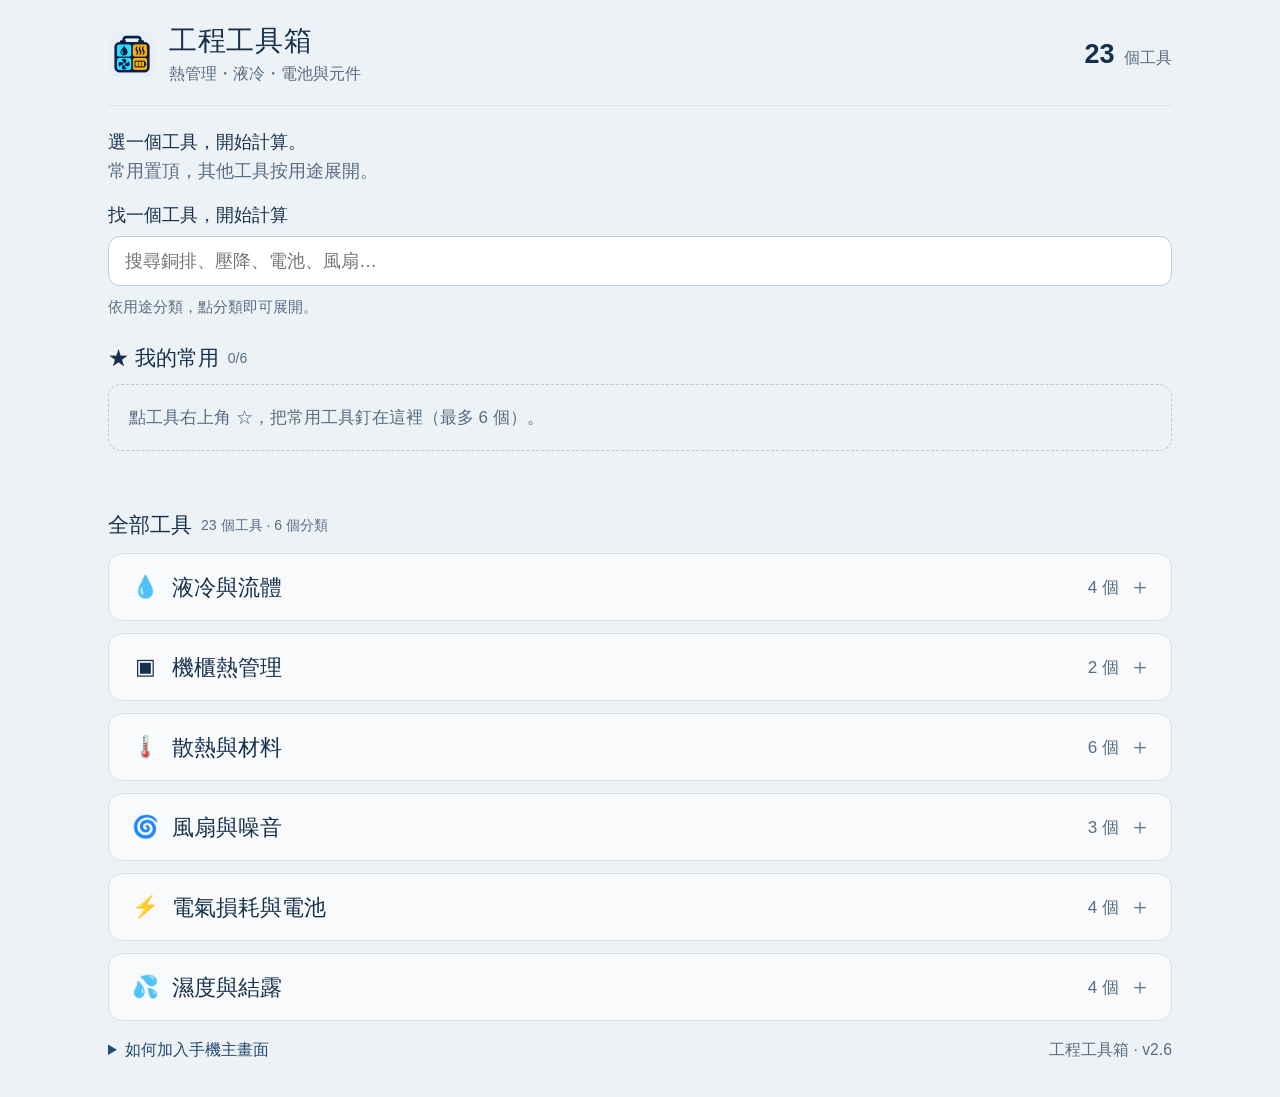
==== commit 6fe1f7d8: "List MOSFET heatsink designer in toolbox" ====
--- a/index.html
+++ b/index.html
@@ -23,7 +23,7 @@
 .tool-visual{display:block;width:100%;height:100%;max-width:100%}
 @media(max-width:600px){.tool-summary{grid-template-columns:132px minmax(0,1fr);gap:12px}.equipment-preview{height:auto}}
 @media(max-width:350px){.tool-summary{grid-template-columns:112px minmax(0,1fr);gap:9px}.equipment-preview{height:auto}}
-</style><script src="./app.js" defer></script></head><body><header><div class="masthead"><div class="brand"><img src="./toolbox-icon-192-v3.png" alt="" width="48" height="48"><div><h1>工程工具箱</h1><p>熱管理・液冷・電池與元件</p></div></div><span class="count"><b>22</b> 個工具</span></div></header><main><div class="intro"><p><strong>選一個工具，開始計算。</strong><br>常用置頂，其他工具按用途展開。</p><button class="install" type="button">加入主畫面</button></div><section class="search-panel" aria-label="搜尋工具"><label class="search-label" for="tool-search">找一個工具，開始計算</label><div class="search-row"><input id="tool-search" type="search" placeholder="搜尋銅排、壓降、電池、風扇…" autocomplete="off" disabled><button id="clear-search" type="button" hidden>清除</button></div><p id="search-result" class="search-hint" role="status">依用途分類，點分類即可展開。</p></section><section class="favorites-panel" aria-labelledby="favorites-heading"><h2 id="favorites-heading" tabindex="-1" class="section-heading">★ 我的常用 <small id="pin-count">0/6</small></h2><div id="favorites" class="grid favorites-grid"></div><p id="favorites-empty" class="empty">點工具右上角 ☆，把常用工具釘在這裡（最多 6 個）。</p><p id="organizer-status" class="organizer-status" role="status"></p><p id="storage-note" class="storage-note" hidden>瀏覽器目前無法儲存偏好；本次仍可使用釘選，關閉後可能無法保留。</p></section><h2 id="all-heading" class="section-heading">全部工具 <small>22 個工具 · 6 個分類</small></h2><div id="catalog" aria-labelledby="all-heading"><details class="tool-group" data-group="liquid"><summary><span class="group-icon" aria-hidden="true">💧</span><span>液冷與流體</span><span class="group-count">4 個</span></summary><div class="grid"><article data-tool="16" data-keywords="fluid properties air water glycol EG PG density viscosity cp conductivity 空氣 水 冷卻液 物性 密度 比熱 導熱係數 黏度 黏滯係數" class="card liquid" aria-labelledby="tool-16"><h3 id="tool-16"><span class="tool-label">流體物性查詢</span></h3><button type="button" class="pin" data-pin="16" aria-pressed="false" aria-label="釘選流體物性查詢為常用" title="釘選常用">☆</button><div class="tool-summary"><figure class="tool-preview equipment-preview"><svg class="tool-visual" data-equipment="16" xmlns="http://www.w3.org/2000/svg" viewBox="0 0 320 180" role="img" aria-label="流體物性查詢的設備辨識示意圖"><rect width="320" height="180" rx="14" fill="#eef6f4"/><ellipse cx="162" cy="156" rx="106" ry="9" fill="#193c4d" opacity=".05"/><g stroke-linejoin="round" stroke-linecap="round"><path d="M106 26h53m-45 0v37l-43 70c-6 11 0 20 14 20h96c14 0 20-9 14-20l-43-70V26" fill="#ccddde" stroke="#4c6d77" stroke-width="5.2"/><path d="m94 105-17 30c-3 5 0 10 8 10h96c8 0 11-5 8-10l-17-30Z" fill="#48a9ba" stroke="#304f62" stroke-width="2.8"/><path d="M96 105c14-9 25 9 39 0s26 9 39 0" fill="none" stroke="#90adb1" stroke-width="5.2"/><circle cx="120" cy="123" r="5" fill="#9dcdd3" stroke="#304f62" stroke-width="2.8"/><circle cx="151" cy="133" r="4" fill="#9dcdd3" stroke="#304f62" stroke-width="2.8"/><path d="M246 36a12 12 0 0 1 24 0v63a23 23 0 1 1-24 0Z" fill="#fff" stroke="#385261" stroke-width="5.2"/><path d="M258 57v59" stroke="#b66241" stroke-width="9.7" stroke-linecap="round"/><circle cx="258" cy="117" r="13" fill="#e17042" stroke="#754323" stroke-width="2.8"/></g></svg></figure><p class="description">依溫度查詢空氣、水與 EG／PG 水溶液物性。</p></div><details class="tool-info"><summary>詳細說明</summary><p>查詢密度、比熱、導熱係數及黏度，提供溫度趨勢圖、Prandtl 數與 CSV；EG／PG 濃度以重量百分比定義。</p><dl class="features"><dt>主要輸入</dt><dd>流體、溫度、醇類重量濃度與查表範圍</dd><dt>計算項目</dt><dd>ρ、cₚ、k、μ、ν、Pr、熱擴散率與體積熱容</dd></dl></details><div class="card-bottom"><span class="short-name">FLUID PROPERTIES</span><a class="open" href="./fluid-properties/?v=1.2" target="_blank" rel="noopener noreferrer" aria-label="開啟流體物性查詢（新視窗）">開啟工具</a></div></article><article data-tool="1" data-keywords="liquid flow pump glycol 水冷 流量" class="card liquid" aria-labelledby="tool-1"><h3 id="tool-1"><span class="tool-label">液冷壓降計算器</span></h3><button type="button" class="pin" data-pin="1" aria-pressed="false" aria-label="釘選液冷壓降計算器為常用" title="釘選常用">☆</button><div class="tool-summary"><figure class="tool-preview equipment-preview"><svg class="tool-visual" data-equipment="1" xmlns="http://www.w3.org/2000/svg" viewBox="0 0 320 180" role="img" aria-label="液冷壓降計算器的設備辨識示意圖"><rect width="320" height="180" rx="14" fill="#edf6fa"/><ellipse cx="162" cy="156" rx="106" ry="9" fill="#193c4d" opacity=".05"/><g stroke-linejoin="round" stroke-linecap="round"><path d="M63 123V58H250v65H63" fill="none" stroke="#a1adb1" stroke-width="25.9" stroke-linejoin="round"/><path d="M63 123V58H250v65H63" fill="none" stroke="#24768e" stroke-width="14" stroke-linejoin="round"/><rect x="35" y="98" width="56" height="49" rx="9" fill="#487488" stroke="#304f62" stroke-width="2.8"/><circle cx="63" cy="122" r="20" fill="#ceddde" stroke="#284755" stroke-width="3.9"/><path d="m51 132 10-26 13 18Z" fill="#3c90a8" stroke="#304f62" stroke-width="2.8"/><path d="M182 57V40" stroke="#284755" stroke-width="9.1"/><circle cx="182" cy="39" r="25" fill="#fff" stroke="#284755" stroke-width="5.2"/><path d="M166 44a18 18 0 0 1 30-13" fill="none" stroke="#5a999a" stroke-width="6.5"/><path d="m182 39 11-12" stroke="#ad6239" stroke-width="5.2"/><circle cx="182" cy="39" r="4" fill="#2c5569" stroke="#304f62" stroke-width="2.8"/><path d="m116 52 13 6-13 6m73 53-13 6 13 6" fill="none" stroke="#fff" stroke-width="5.2"/></g></svg></figure><p class="description">估算液冷壓降、泵浦工作點與並聯分流。</p></div><details class="tool-info"><summary>詳細說明</summary><p>估算冷卻液流經管路與流道的壓降，協助評估管路配置、泵浦工作點與並聯流量分配。</p><dl class="features"><dt>主要輸入</dt><dd>冷卻液、溫度、流量與管路尺寸</dd><dt>計算項目</dt><dd>壓降、泵浦曲線與並聯分配</dd></dl></details><div class="card-bottom"><span class="short-name">GLYCOL FLOW</span><a class="open" href="https://pmebruce.github.io/glycol-flow/?v=20261104.1" target="_blank" rel="noopener noreferrer" aria-label="開啟液冷壓降計算器（新視窗）">開啟工具</a></div></article><article data-tool="7" data-keywords="cold plate 水冷" class="card liquid" aria-labelledby="tool-7"><h3 id="tool-7"><span class="tool-label">冷板均溫計算器</span></h3><button type="button" class="pin" data-pin="7" aria-pressed="false" aria-label="釘選冷板均溫計算器為常用" title="釘選常用">☆</button><div class="tool-summary"><figure class="tool-preview equipment-preview"><svg class="tool-visual" data-equipment="7" xmlns="http://www.w3.org/2000/svg" viewBox="0 0 320 180" role="img" aria-label="冷板均溫計算器的設備辨識示意圖"><rect width="320" height="180" rx="14" fill="#edf6fa"/><ellipse cx="162" cy="156" rx="106" ry="9" fill="#193c4d" opacity=".05"/><g stroke-linejoin="round" stroke-linecap="round"><path d="m49 46 33-17h172l22 18-32 17H71Z" fill="#c0cfd4" stroke="#304f62" stroke-width="2.8"/><path d="M49 46h195v103H49Z" fill="#99b5c0" stroke="#304f62" stroke-width="2.8"/><path d="m244 46 32-17v102l-32 18Z" fill="#6f95a7" stroke="#304f62" stroke-width="2.8"/><rect x="62" y="58" width="168" height="77" rx="8" fill="#c8d6d9" stroke="#304f62" stroke-width="2.8"/><path d="M44 74h40v45h31V74h31v45h31V74h56" fill="none" stroke="#217090" stroke-width="9.7" stroke-linejoin="round"/><path d="M44 74H25m208 0h44" fill="none" stroke="#486d7a" stroke-width="16.2"/><ellipse cx="27" cy="74" rx="7" ry="10" fill="#a9cdd8" stroke="#335261" stroke-width="3.9"/><ellipse cx="277" cy="74" rx="7" ry="10" fill="#a9cdd8" stroke="#335261" stroke-width="3.9"/><circle cx="57" cy="53" r="4" fill="#5c8799" stroke="#304f62" stroke-width="2.8"/><circle cx="236" cy="141" r="4" fill="#5c8799" stroke="#304f62" stroke-width="2.8"/></g></svg></figure><p class="description">估算冷板平均溫度與出口液溫。</p></div><details class="tool-info"><summary>詳細說明</summary><p>以發熱量、冷卻液流量與矩形流道尺寸，估算冷板平均溫度及出口液溫；支援水、EG50% 與 PG25%。</p><dl class="features"><dt>主要輸入</dt><dd>輸出功率、效率、入口液溫與流道尺寸</dd><dt>計算項目</dt><dd>冷板平均溫度、出口液溫與液體溫升</dd></dl></details><div class="card-bottom"><span class="short-name">COLD PLATE</span><a class="open" href="https://pmebruce.github.io/cold-plate-calculator/?v=20261104.1" target="_blank" rel="noopener noreferrer" aria-label="開啟冷板均溫計算器（新視窗）">開啟工具</a></div></article><article data-tool="6" data-keywords="heat exchanger hx" class="card liquid" aria-labelledby="tool-6"><h3 id="tool-6"><span class="tool-label">熱交換器快速估算</span></h3><button type="button" class="pin" data-pin="6" aria-pressed="false" aria-label="釘選熱交換器快速估算為常用" title="釘選常用">☆</button><div class="tool-summary"><figure class="tool-preview equipment-preview"><svg class="tool-visual" data-equipment="6" xmlns="http://www.w3.org/2000/svg" viewBox="0 0 320 180" role="img" aria-label="熱交換器快速估算的設備辨識示意圖"><rect width="320" height="180" rx="14" fill="#edf6fa"/><ellipse cx="162" cy="156" rx="106" ry="9" fill="#193c4d" opacity=".05"/><g stroke-linejoin="round" stroke-linecap="round"><rect x="66" y="24" width="190" height="127" rx="9" fill="#264556" stroke="#304f62" stroke-width="2.8"/><rect x="77" y="34" width="168" height="106" rx="3" fill="#b0c7d0" stroke="#304f62" stroke-width="2.8"/><path d="M83 36v102" stroke="#557581" stroke-width="5.2"/><path d="M95 36v102" stroke="#557581" stroke-width="5.2"/><path d="M107 36v102" stroke="#557581" stroke-width="5.2"/><path d="M119 36v102" stroke="#557581" stroke-width="5.2"/><path d="M131 36v102" stroke="#557581" stroke-width="5.2"/><path d="M143 36v102" stroke="#557581" stroke-width="5.2"/><path d="M155 36v102" stroke="#557581" stroke-width="5.2"/><path d="M167 36v102" stroke="#557581" stroke-width="5.2"/><path d="M179 36v102" stroke="#557581" stroke-width="5.2"/><path d="M191 36v102" stroke="#557581" stroke-width="5.2"/><path d="M203 36v102" stroke="#557581" stroke-width="5.2"/><path d="M215 36v102" stroke="#557581" stroke-width="5.2"/><path d="M227 36v102" stroke="#557581" stroke-width="5.2"/><path d="M239 36v102" stroke="#557581" stroke-width="5.2"/><path d="M75 50h173M75 76h173M75 102h173M75 128h173" stroke="#ecf3f5" stroke-width="3.9"/><path d="M66 52H35v-9M256 120h27v15" fill="none" stroke="#4f6d7a" stroke-width="14" stroke-linejoin="round"/><path d="M35 43V29" stroke="#b05c3b" stroke-width="9.7"/><path d="M283 135v17" stroke="#2e8296" stroke-width="9.7"/><path d="M160 84C128.5 49.5 123.25 86.25 144.25 92.2Q158.25 96.75 160 84Z" fill="#6e99aa" stroke="#304f62" stroke-width="2.8"/><g transform="rotate(120 160 88)"><path d="M160 84C128.5 49.5 123.25 86.25 144.25 92.2Q158.25 96.75 160 84Z" fill="#6e99aa" stroke="#304f62" stroke-width="2.8"/></g><g transform="rotate(240 160 88)"><path d="M160 84C128.5 49.5 123.25 86.25 144.25 92.2Q158.25 96.75 160 84Z" fill="#6e99aa" stroke="#304f62" stroke-width="2.8"/></g><circle cx="160" cy="88" r="7" fill="#2d5469" stroke="#304f62" stroke-width="2.8"/><circle cx="160" cy="88" r="2.45" fill="#c7d7db" stroke="#304f62" stroke-width="2.8"/></g></svg></figure><p class="description">快速評估氣液式熱交換器性能。</p></div><details class="tool-info"><summary>詳細說明</summary><p>依熱負載、空氣側與液體側條件，快速估算氣液式熱交換器的溫度與性能，作為初步選型參考。</p><dl class="features"><dt>主要輸入</dt><dd>熱負載、風量、液體流量與核心尺寸</dd><dt>計算項目</dt><dd>溫度與熱交換性能估算</dd></dl></details><div class="card-bottom"><span class="short-name">HEAT EXCHANGER</span><a class="open" href="https://pmebruce.github.io/heat-exchanger-estimator/" target="_blank" rel="noopener noreferrer" aria-label="開啟熱交換器快速估算（新視窗）">開啟工具</a></div></article></div></details><details class="tool-group"><summary><span class="group-icon" aria-hidden="true">▣</span><span>機櫃熱管理</span><span class="group-count">2 個</span></summary><div class="grid"><article data-tool="18" data-keywords="rack cabinet liquid cooling 機櫃 液冷 分流 泵浦" class="card liquid" aria-labelledby="tool-18"><h3 id="tool-18"><span class="tool-label">機櫃液冷設計助手</span></h3><button type="button" class="pin" data-pin="18" aria-pressed="false" aria-label="釘選機櫃液冷設計助手為常用" title="釘選常用">☆</button><div class="tool-summary"><figure class="tool-preview equipment-preview"><svg class="tool-visual" viewBox="0 0 320 180" aria-hidden="true"><rect width="320" height="180" rx="14" fill="#e4eff5"/><rect x="111" y="28" width="99" height="125" rx="8" fill="#244d65" stroke="#133148" stroke-width="5"/><path d="M126 51h68m-68 22h68m-68 22h68m-68 22h68" stroke="#d9eef5" stroke-width="7" stroke-linecap="round"/><path d="M111 64H74v71h37m99-71h36v71h-36" fill="none" stroke="#007b91" stroke-width="7"/><circle cx="74" cy="101" r="13" fill="#9cdce1" stroke="#006278" stroke-width="4"/></svg></figure><p class="description">估算機櫃液冷並聯分流與泵浦工作點。</p></div><details class="tool-info"><summary>詳細說明</summary><p>估算機櫃熱預算、並聯流量與元件溫度。設定儲存在此瀏覽器。</p></details><div class="card-bottom"><span class="short-name">RACK LIQUID</span><a class="open" href="./rack-liquid/index.html" target="_blank" rel="noopener noreferrer" aria-label="開啟機櫃液冷設計助手（新視窗）">開啟工具</a></div></article><article data-tool="19" data-keywords="rack cabinet solar radiation 機櫃 日照 太陽 輻射 絕熱棉" class="card liquid" aria-labelledby="tool-19"><h3 id="tool-19"><span class="tool-label">機櫃日照熱負載</span></h3><button type="button" class="pin" data-pin="19" aria-pressed="false" aria-label="釘選機櫃日照熱負載為常用" title="釘選常用">☆</button><div class="tool-summary"><figure class="tool-preview equipment-preview"><svg class="tool-visual" viewBox="0 0 320 180" aria-hidden="true"><rect width="320" height="180" rx="14" fill="#e4eff5"/><rect x="111" y="28" width="99" height="125" rx="8" fill="#244d65" stroke="#133148" stroke-width="5"/><path d="M126 51h68m-68 22h68m-68 22h68m-68 22h68" stroke="#d9eef5" stroke-width="7" stroke-linecap="round"/><circle cx="251" cy="47" r="19" fill="#ffd36e" stroke="#985419" stroke-width="4"/><path d="M251 17v-8m0 68v8m30-38h8m-16-22 7-7m-7 51 7 7M224 76l-15 16m26-6-15 16" stroke="#985419" stroke-width="5" stroke-linecap="round"/></svg></figure><p class="description">估算六面外殼均溫、淨入熱與日照增量。</p></div><details class="tool-info"><summary>詳細說明</summary><p>可設定各面日照、吸收率、絕熱棉厚度與導熱係數。</p></details><div class="card-bottom"><span class="short-name">CABINET SOLAR</span><a class="open" href="./cabinet-solar/index.html" target="_blank" rel="noopener noreferrer" aria-label="開啟機櫃日照熱負載（新視窗）">開啟工具</a></div></article></div></details><details class="tool-group" data-group="thermal"><summary><span class="group-icon" aria-hidden="true">🌡️</span><span>散熱與材料</span><span class="group-count">5 個</span></summary><div class="grid"><article data-tool="3" data-keywords="heatsink 鰭片" class="card heat" aria-labelledby="tool-3"><h3 id="tool-3"><span class="tool-label">散熱片計算</span></h3><button type="button" class="pin" data-pin="3" aria-pressed="false" aria-label="釘選散熱片計算為常用" title="釘選常用">☆</button><div class="tool-summary"><figure class="tool-preview equipment-preview"><svg class="tool-visual" data-equipment="3" xmlns="http://www.w3.org/2000/svg" viewBox="0 0 320 180" role="img" aria-label="散熱片計算的設備辨識示意圖"><rect width="320" height="180" rx="14" fill="#f5f4f0"/><ellipse cx="162" cy="156" rx="106" ry="9" fill="#193c4d" opacity=".05"/><g stroke-linejoin="round" stroke-linecap="round"><path d="m54 129 44-24h169l-44 24Z" fill="#becbd2" stroke="#304f62" stroke-width="2.8"/><path d="M54 129h169v22H54Z" fill="#89a6b6" stroke="#304f62" stroke-width="2.8"/><path d="m223 129 44-24v22l-44 24Z" fill="#5f869b" stroke="#304f62" stroke-width="2.8"/><path d="m59 122 38-22V39l-38 22Z" fill="#a1b7c4" stroke="#304f62" stroke-width="2.8"/><path d="M59 122V61h9v61Z" fill="#c8d2d7" stroke="#304f62" stroke-width="2.8"/><path d="m59 61 38-22h9l-38 22Z" fill="#f5f9fa" stroke="#304f62" stroke-width="2.8"/><path d="m83 122 38-22V39l-38 22Z" fill="#a1b7c4" stroke="#304f62" stroke-width="2.8"/><path d="M83 122V61h9v61Z" fill="#c8d2d7" stroke="#304f62" stroke-width="2.8"/><path d="m83 61 38-22h9l-38 22Z" fill="#f5f9fa" stroke="#304f62" stroke-width="2.8"/><path d="m107 122 38-22V39l-38 22Z" fill="#a1b7c4" stroke="#304f62" stroke-width="2.8"/><path d="M107 122V61h9v61Z" fill="#c8d2d7" stroke="#304f62" stroke-width="2.8"/><path d="m107 61 38-22h9l-38 22Z" fill="#f5f9fa" stroke="#304f62" stroke-width="2.8"/><path d="m131 122 38-22V39l-38 22Z" fill="#a1b7c4" stroke="#304f62" stroke-width="2.8"/><path d="M131 122V61h9v61Z" fill="#c8d2d7" stroke="#304f62" stroke-width="2.8"/><path d="m131 61 38-22h9l-38 22Z" fill="#f5f9fa" stroke="#304f62" stroke-width="2.8"/><path d="m155 122 38-22V39l-38 22Z" fill="#a1b7c4" stroke="#304f62" stroke-width="2.8"/><path d="M155 122V61h9v61Z" fill="#c8d2d7" stroke="#304f62" stroke-width="2.8"/><path d="m155 61 38-22h9l-38 22Z" fill="#f5f9fa" stroke="#304f62" stroke-width="2.8"/><path d="m179 122 38-22V39l-38 22Z" fill="#a1b7c4" stroke="#304f62" stroke-width="2.8"/><path d="M179 122V61h9v61Z" fill="#c8d2d7" stroke="#304f62" stroke-width="2.8"/><path d="m179 61 38-22h9l-38 22Z" fill="#f5f9fa" stroke="#304f62" stroke-width="2.8"/><path d="m203 122 38-22V39l-38 22Z" fill="#a1b7c4" stroke="#304f62" stroke-width="2.8"/><path d="M203 122V61h9v61Z" fill="#c8d2d7" stroke="#304f62" stroke-width="2.8"/><path d="m203 61 38-22h9l-38 22Z" fill="#f5f9fa" stroke="#304f62" stroke-width="2.8"/><path d="M95 39V18m-7 8 7-8 7 8M181 39V18m-7 8 7-8 7 8" fill="none" stroke="#ad6a3e" stroke-width="6.5" stroke-linecap="round" stroke-linejoin="round"/></g></svg></figure><p class="description">比較自然對流散熱片尺寸與散熱能力。</p></div><details class="tool-info"><summary>詳細說明</summary><p>快速評估自然對流散熱片的尺寸與散熱能力，比較鰭片配置對溫升、散熱量與重量的影響。</p><dl class="features"><dt>主要輸入</dt><dd>散熱片尺寸、溫度與鰭片配置</dd><dt>計算項目</dt><dd>對流、輻射、鰭片數量與重量</dd></dl></details><div class="card-bottom"><span class="short-name">HEATSINK</span><a class="open" href="https://pmebruce.github.io/heatsink-sizing/" target="_blank" rel="noopener noreferrer" aria-label="開啟散熱片計算（新視窗）">開啟工具</a></div></article><article data-tool="11" data-keywords="enclosure 自然對流" class="card heat" aria-labelledby="tool-11"><h3 id="tool-11"><span class="tool-label">封閉箱體自然散熱</span></h3><button type="button" class="pin" data-pin="11" aria-pressed="false" aria-label="釘選封閉箱體自然散熱為常用" title="釘選常用">☆</button><div class="tool-summary"><figure class="tool-preview equipment-preview"><svg class="tool-visual" data-equipment="11" xmlns="http://www.w3.org/2000/svg" viewBox="0 0 320 180" role="img" aria-label="封閉箱體自然散熱的設備辨識示意圖"><rect width="320" height="180" rx="14" fill="#f8f1e9"/><ellipse cx="162" cy="156" rx="106" ry="9" fill="#193c4d" opacity=".05"/><g stroke-linejoin="round" stroke-linecap="round"><path d="m94 41 36-18h100l-34 18Z" fill="#d0d1cd" stroke="#304f62" stroke-width="2.8"/><path d="M94 41h102v108H94Z" fill="#aeb9bd" stroke="#304f62" stroke-width="2.8"/><path d="m196 41 34-18v107l-34 19Z" fill="#849da7" stroke="#304f62" stroke-width="2.8"/><rect x="109" y="57" width="72" height="73" rx="4" fill="#c8a080" stroke="#754323" stroke-width="2.8"/><path d="M123 77h45m-45 13h45m-45 13h45" stroke="#8e6855" stroke-width="3.9"/><circle cx="177" cy="141" r="3" fill="#60808e" stroke="#304f62" stroke-width="2.8"/><path d="M62 140c-24-35 22-49 0-84M258 139c24-35-22-49 0-84" fill="none" stroke="#ab7047" stroke-width="7.8" stroke-linecap="round"/><path d="m54 65 8-13 10 11m175 2 11-13 8 13" fill="none" stroke="#ab7047" stroke-width="6.5"/></g></svg></figure><p class="description">估算封閉箱體自然散熱與外殼均溫。</p></div><details class="tool-info"><summary>詳細說明</summary><p>依箱體尺寸、熱負載與表面條件，估算外殼平均溫度；分開計算自然對流與輻射，評估溫度上限時的散熱能力。</p><dl class="features"><dt>主要輸入</dt><dd>箱體尺寸、發熱量、環境與放射率</dd><dt>計算項目</dt><dd>外殼均溫、各面散熱與允許熱負載</dd></dl></details><div class="card-bottom"><span class="short-name">ENCLOSURE THERMAL</span><a class="open" href="./enclosure-thermal/" target="_blank" rel="noopener noreferrer" aria-label="開啟封閉箱體自然散熱（新視窗）">開啟工具</a></div></article><article data-tool="2" data-keywords="rth conductivity tim k" class="card heat" aria-labelledby="tool-2"><h3 id="tool-2"><span class="tool-label">熱阻與導熱係數轉換</span></h3><button type="button" class="pin" data-pin="2" aria-pressed="false" aria-label="釘選熱阻與導熱係數轉換為常用" title="釘選常用">☆</button><div class="tool-summary"><figure class="tool-preview equipment-preview"><svg class="tool-visual" data-equipment="2" xmlns="http://www.w3.org/2000/svg" viewBox="0 0 320 180" role="img" aria-label="熱阻與導熱係數轉換的設備辨識示意圖"><rect width="320" height="180" rx="14" fill="#fbf4e8"/><ellipse cx="162" cy="156" rx="106" ry="9" fill="#193c4d" opacity=".05"/><g stroke-linejoin="round" stroke-linecap="round"><path d="m89 44 36-17h109l-36 17Z" fill="#d4b995" stroke="#754323" stroke-width="2.8"/><path d="M89 44h109v100H89Z" fill="#cfa06b" stroke="#754323" stroke-width="2.8"/><path d="m198 44 36-17v100l-36 17Z" fill="#ad7b44" stroke="#754323" stroke-width="2.8"/><path d="M101 51h81v86h-81Z" fill="#d5b68d" stroke="#754323" stroke-width="2.8"/><path d="M143 18v121m-11-12 11 12 11-12" fill="none" stroke="#a14f32" stroke-width="9.1"/><path d="M58 45v99m-6-99h12m-12 99h12m-6-79h13m-13 19h8m-8 20h13m-13 19h8" stroke="#435b68" stroke-width="5.2"/></g></svg></figure><p class="description">換算熱阻與導熱係數，整理多層材料。</p></div><details class="tool-info"><summary>詳細說明</summary><p>把材料熱阻換算成導熱係數，也能反向計算；統一厚度與熱阻單位，方便設定熱模擬材料。</p><dl class="features"><dt>主要輸入</dt><dd>熱阻、導熱係數、厚度與面積</dd><dt>計算項目</dt><dd>Rth ↔ k、單位換算與多層串聯</dd></dl></details><div class="card-bottom"><span class="short-name">Rth / k</span><a class="open" href="https://pmebruce.github.io/thermal-resistance-converter/" target="_blank" rel="noopener noreferrer" aria-label="開啟熱阻與導熱係數轉換（新視窗）">開啟工具</a></div></article><article data-tool="12" data-keywords="thermal chain tim junction" class="card heat" aria-labelledby="tool-12"><h3 id="tool-12"><span class="tool-label">元件到冷板熱阻鏈</span></h3><button type="button" class="pin" data-pin="12" aria-pressed="false" aria-label="釘選元件到冷板熱阻鏈為常用" title="釘選常用">☆</button><div class="tool-summary"><figure class="tool-preview equipment-preview"><svg class="tool-visual" data-equipment="12" xmlns="http://www.w3.org/2000/svg" viewBox="0 0 320 180" role="img" aria-label="元件到冷板熱阻鏈的設備辨識示意圖"><rect width="320" height="180" rx="14" fill="#f5f2e9"/><ellipse cx="162" cy="156" rx="106" ry="9" fill="#193c4d" opacity=".05"/><g stroke-linejoin="round" stroke-linecap="round"><path d="m101 21 25-11h97l-25 11Z" fill="#d6956a" stroke="#754323" stroke-width="2.8"/><path d="M101 21h97v29h-97Z" fill="#b15f41" stroke="#754323" stroke-width="2.8"/><path d="m198 21 25-11v29l-25 11Z" fill="#974a36" stroke="#754323" stroke-width="2.8"/><path d="m81 72 25-12h137l-25 12Z" fill="#dacca7" stroke="#304f62" stroke-width="2.8"/><path d="M81 72h137v17H81Z" fill="#c7b380" stroke="#304f62" stroke-width="2.8"/><path d="m218 72 25-12v17l-25 12Z" fill="#ab9963" stroke="#304f62" stroke-width="2.8"/><path d="m57 122 27-14h186l-27 14Z" fill="#aac9d4" stroke="#304f62" stroke-width="2.8"/><path d="M57 122h186v29H57Z" fill="#5f9fb8" stroke="#304f62" stroke-width="2.8"/><path d="m243 122 27-14v29l-27 14Z" fill="#3a7390" stroke="#304f62" stroke-width="2.8"/><path d="M99 137h111" stroke="#adbabf" stroke-width="9.1" stroke-linecap="round"/><path d="M143 50v15m-7-5 7 7 7-7M143 89v20m-7-5 7 7 7-7" fill="none" stroke="#a9623d" stroke-width="6.5"/></g></svg></figure><p class="description">串接封裝到冷板熱阻，估算接面溫度。</p></div><details class="tool-info"><summary>詳細說明</summary><p>串接封裝、TIM、接觸與擴散熱阻，估算元件接面溫度；支援獨立並聯散熱路徑與冷板溫度敏感度分析。</p><dl class="features"><dt>主要輸入</dt><dd>元件損耗、冷板溫度與各段熱阻</dd><dt>計算項目</dt><dd>接面溫度、沿途溫差與允許冷板溫度</dd></dl></details><div class="card-bottom"><span class="short-name">THERMAL CHAIN</span><a class="open" href="./thermal-chain/" target="_blank" rel="noopener noreferrer" aria-label="開啟元件到冷板熱阻鏈（新視窗）">開啟工具</a></div></article><article data-tool="5" data-keywords="pcb copper via 銅箔" class="card heat" aria-labelledby="tool-5"><h3 id="tool-5"><span class="tool-label">PCB 導熱係數計算</span></h3><button type="button" class="pin" data-pin="5" aria-pressed="false" aria-label="釘選PCB 導熱係數計算為常用" title="釘選常用">☆</button><div class="tool-summary"><figure class="tool-preview equipment-preview"><svg class="tool-visual" data-equipment="5" xmlns="http://www.w3.org/2000/svg" viewBox="0 0 320 180" role="img" aria-label="PCB 剖面，橘色銅層、淺藍介質，中央通孔與向下穿板熱流"><rect width="320" height="180" rx="14" fill="#edf5f7"/><text x="18" y="33" fill="#17384d" font-size="24" font-weight="800">PCB 剖面</text><rect x="21" y="53" width="185" height="93" rx="3" fill="#cce7f1" stroke="#17384d" stroke-width="4"/><path d="M23 61h181M23 98h181M23 138h181" stroke="#a44112" stroke-width="10"/><rect x="93" y="53" width="34" height="93" fill="#b75b27" stroke="#702d10" stroke-width="3"/><rect x="102" y="53" width="16" height="93" fill="#fff" stroke="#702d10" stroke-width="2"/><path d="M162 42v109" stroke="#fff" stroke-width="13" stroke-linecap="round"/><path d="M162 42v105" stroke="#17384d" stroke-width="7" stroke-linecap="round"/><path d="M149 144h26l-13 19z" fill="#17384d" stroke="#fff" stroke-width="2"/><path d="M206 61h22m-22 20h22M110 148v15H82" fill="none" stroke="#31576e" stroke-width="2"/><g fill="#17384d" font-size="21" font-weight="750"><text x="234" y="67">銅層</text><text x="234" y="91">介質</text><text x="33" y="170">通孔</text><text x="180" y="171">穿板熱流</text></g></svg></figure><p class="description">估算 PCB 板面與厚度方向的等效導熱係數。</p></div><details class="tool-info"><summary>詳細說明</summary><p>依照 PCB 堆疊、銅厚與覆銅率，估算板面與厚度方向的等效導熱係數，供簡化熱模型使用。</p><dl class="features"><dt>主要輸入</dt><dd>逐層厚度、銅厚、覆銅率與熱通孔</dd><dt>計算項目</dt><dd>板面及厚度方向 k 值、堆疊檢查</dd></dl></details><div class="card-bottom"><span class="short-name">PCB-k V2</span><a class="open" href="https://pmebruce.github.io/engineering-toolbox/pcb-k-v2/index.html?v=2.1" target="_blank" rel="noopener noreferrer" aria-label="開啟PCB 導熱係數計算（新視窗）">開啟工具</a></div></article></div></details><details class="tool-group" data-group="fan"><summary><span class="group-icon" aria-hidden="true">🌀</span><span>風扇與噪音</span><span class="group-count">3 個</span></summary><div class="grid"><article data-tool="13" data-keywords="fan filter pq 阻抗 濾網" class="card liquid" aria-labelledby="tool-13"><h3 id="tool-13"><span class="tool-label">風扇／濾網阻抗曲線</span></h3><button type="button" class="pin" data-pin="13" aria-pressed="false" aria-label="釘選風扇／濾網阻抗曲線為常用" title="釘選常用">☆</button><div class="tool-summary"><figure class="tool-preview equipment-preview"><svg class="tool-visual" data-equipment="13" xmlns="http://www.w3.org/2000/svg" viewBox="0 0 320 180" role="img" aria-label="風扇／濾網阻抗曲線的設備辨識示意圖"><rect width="320" height="180" rx="14" fill="#edf5f8"/><ellipse cx="162" cy="156" rx="106" ry="9" fill="#193c4d" opacity=".05"/><g stroke-linejoin="round" stroke-linecap="round"><rect x="54" y="33" width="114" height="114" rx="12" fill="#213f4c" stroke="#304f62" stroke-width="2.8"/><circle cx="111" cy="90" r="48" fill="#c1d2d6" stroke="#304f62" stroke-width="2.8"/><path d="M111 86C68.69999999999999 38.3 61.65 87.65 89.85 95.64Q108.65 101.75 111 86Z" fill="#6e99aa" stroke="#304f62" stroke-width="2.8"/><g transform="rotate(120 111 90)"><path d="M111 86C68.69999999999999 38.3 61.65 87.65 89.85 95.64Q108.65 101.75 111 86Z" fill="#6e99aa" stroke="#304f62" stroke-width="2.8"/></g><g transform="rotate(240 111 90)"><path d="M111 86C68.69999999999999 38.3 61.65 87.65 89.85 95.64Q108.65 101.75 111 86Z" fill="#6e99aa" stroke="#304f62" stroke-width="2.8"/></g><circle cx="111" cy="90" r="9.4" fill="#2d5469" stroke="#304f62" stroke-width="2.8"/><circle cx="111" cy="90" r="3.2900000000000005" fill="#c7d7db" stroke="#304f62" stroke-width="2.8"/><path d="m191 42 16-10h55l-16 10Z" fill="#adb9be" stroke="#304f62" stroke-width="2.8"/><path d="M191 42h55v105h-55Z" fill="#e9edef" stroke="#566a74" stroke-width="5.2"/><path d="M199 46v96" stroke="#79878d" stroke-width="3.6"/><path d="M209 46v96" stroke="#79878d" stroke-width="3.6"/><path d="M219 46v96" stroke="#79878d" stroke-width="3.6"/><path d="M229 46v96" stroke="#79878d" stroke-width="3.6"/><path d="M239 46v96" stroke="#79878d" stroke-width="3.6"/><path d="M195 50h47" stroke="#79878d" stroke-width="3.6"/><path d="M195 60h47" stroke="#79878d" stroke-width="3.6"/><path d="M195 70h47" stroke="#79878d" stroke-width="3.6"/><path d="M195 80h47" stroke="#79878d" stroke-width="3.6"/><path d="M195 90h47" stroke="#79878d" stroke-width="3.6"/><path d="M195 100h47" stroke="#79878d" stroke-width="3.6"/><path d="M195 110h47" stroke="#79878d" stroke-width="3.6"/><path d="M195 120h47" stroke="#79878d" stroke-width="3.6"/><path d="M195 130h47" stroke="#79878d" stroke-width="3.6"/><path d="m246 42 16-10v105l-16 10Z" fill="#7e95a1" stroke="#304f62" stroke-width="2.8"/><path d="M170 75h12m-12 29h12" stroke="#3f8096" stroke-width="6.5"/></g></svg></figure><p class="description">疊合風扇 PQ 與濾網阻抗，找出工作點。</p></div><details class="tool-info"><summary>詳細說明</summary><p>整理風扇 PQ 與濾網壓降資料，統一單位、疊圖找工作點，並比較多風扇與較高阻抗情境。</p><dl class="features"><dt>主要輸入</dt><dd>風扇 PQ、濾網壓降、排列與迎風面積</dd><dt>計算項目</dt><dd>曲線交點、FloTHERM A／B 與曲線匯出</dd></dl></details><div class="card-bottom"><span class="short-name">FAN / FILTER</span><a class="open" href="./fan-filter/?v=1.2" target="_blank" rel="noopener noreferrer" aria-label="開啟風扇／濾網阻抗曲線（新視窗）">開啟工具</a></div></article><article data-tool="14" data-keywords="fan noise acoustics db 噪音" class="card liquid" aria-labelledby="tool-14"><h3 id="tool-14"><span class="tool-label">風扇噪音與風量比較</span></h3><button type="button" class="pin" data-pin="14" aria-pressed="false" aria-label="釘選風扇噪音與風量比較為常用" title="釘選常用">☆</button><div class="tool-summary"><figure class="tool-preview equipment-preview"><svg class="tool-visual" data-equipment="14" xmlns="http://www.w3.org/2000/svg" viewBox="0 0 320 180" role="img" aria-label="風扇噪音與風量比較的設備辨識示意圖"><rect width="320" height="180" rx="14" fill="#f4f0f8"/><ellipse cx="162" cy="156" rx="106" ry="9" fill="#193c4d" opacity=".05"/><g stroke-linejoin="round" stroke-linecap="round"><rect x="45" y="45" width="92" height="92" rx="12" fill="#213f4c" stroke="#304f62" stroke-width="2.8"/><circle cx="91" cy="91" r="37" fill="#c1d2d6" stroke="#304f62" stroke-width="2.8"/><path d="M91 87C58.6 51.4 53.199999999999996 89.2 74.8 95.32Q89.2 100 91 87Z" fill="#6e99aa" stroke="#304f62" stroke-width="2.8"/><g transform="rotate(120 91 91)"><path d="M91 87C58.6 51.4 53.199999999999996 89.2 74.8 95.32Q89.2 100 91 87Z" fill="#6e99aa" stroke="#304f62" stroke-width="2.8"/></g><g transform="rotate(240 91 91)"><path d="M91 87C58.6 51.4 53.199999999999996 89.2 74.8 95.32Q89.2 100 91 87Z" fill="#6e99aa" stroke="#304f62" stroke-width="2.8"/></g><circle cx="91" cy="91" r="7.2" fill="#2d5469" stroke="#304f62" stroke-width="2.8"/><circle cx="91" cy="91" r="2.5200000000000005" fill="#c7d7db" stroke="#304f62" stroke-width="2.8"/><rect x="130" y="45" width="92" height="92" rx="12" fill="#213f4c" stroke="#304f62" stroke-width="2.8"/><circle cx="176" cy="91" r="37" fill="#c1d2d6" stroke="#304f62" stroke-width="2.8"/><path d="M176 87C143.6 51.4 138.2 89.2 159.8 95.32Q174.2 100 176 87Z" fill="#6e99aa" stroke="#304f62" stroke-width="2.8"/><g transform="rotate(120 176 91)"><path d="M176 87C143.6 51.4 138.2 89.2 159.8 95.32Q174.2 100 176 87Z" fill="#6e99aa" stroke="#304f62" stroke-width="2.8"/></g><g transform="rotate(240 176 91)"><path d="M176 87C143.6 51.4 138.2 89.2 159.8 95.32Q174.2 100 176 87Z" fill="#6e99aa" stroke="#304f62" stroke-width="2.8"/></g><circle cx="176" cy="91" r="7.2" fill="#2d5469" stroke="#304f62" stroke-width="2.8"/><circle cx="176" cy="91" r="2.5200000000000005" fill="#c7d7db" stroke="#304f62" stroke-width="2.8"/><path d="M237 67a38 38 0 0 1 0 48m15-64a60 60 0 0 1 0 80m15-97a86 86 0 0 1 0 114" fill="none" stroke="#87648c" stroke-width="7.8" stroke-linecap="round"/></g></svg></figure><p class="description">合成風扇噪音，比較風量與聲壓目標。</p></div><details class="tool-info"><summary>詳細說明</summary><p>合成多顆風扇噪音、比較風量與聲壓目標，區分聲壓與聲功率；可帶入阻抗工具的工作點。</p><dl class="features"><dt>主要輸入</dt><dd>單顆噪音、數量、量測距離與工作點風量</dd><dt>計算項目</dt><dd>合成噪音、目標餘裕與多方案比較</dd></dl></details><div class="card-bottom"><span class="short-name">FAN ACOUSTICS</span><a class="open" href="./fan-noise/?v=1.8" target="_blank" rel="noopener noreferrer" aria-label="開啟風扇噪音與風量比較（新視窗）">開啟工具</a></div></article><article data-tool="17" data-keywords="noise acoustics db dba 聲壓 聲功率 距離 疊加" class="card liquid" aria-labelledby="tool-17"><h3 id="tool-17"><span class="tool-label">噪音快算</span></h3><button type="button" class="pin" data-pin="17" aria-pressed="false" aria-label="釘選噪音快算為常用" title="釘選常用">☆</button><div class="tool-summary"><figure class="tool-preview equipment-preview"><svg class="tool-visual" viewBox="0 0 320 180" aria-hidden="true"><rect width="320" height="180" fill="#e1eef3"/><path d="M55 72h29l43-36v108l-43-36H55z" fill="#207b83" stroke="#15374e" stroke-width="6" stroke-linejoin="round"/><path d="M150 67q24 23 0 46m21-63q40 40 0 80m22-99q57 59 0 118" fill="none" stroke="#994318" stroke-width="7" stroke-linecap="round"/><path d="M243 142h43m-43-9v18m43-18v18" fill="none" stroke="#15374e" stroke-width="5" stroke-linecap="round"/></svg></figure><p class="description">換算評估距離的聲壓，並疊加多個聲源。</p></div><details class="tool-info"><summary>詳細說明</summary><p>距離換算結果可直接帶入噪音疊加，適用於風扇、泵浦與其他設備。</p></details><div class="card-bottom"><span class="short-name">NOISE QUICK</span><a class="open" href="./noise-quick/index.html?v=20261104-ft" target="_blank" rel="noopener noreferrer" aria-label="開啟噪音快算（新視窗）">開啟工具</a></div></article></div></details><details class="tool-group" data-group="electrical"><summary><span class="group-icon" aria-hidden="true">⚡</span><span>電氣損耗與電池</span><span class="group-count">4 個</span></summary><div class="grid"><article data-tool="15" data-keywords="busbar copper loss i2r 銅排 焦耳熱" class="card electrical" aria-labelledby="tool-15"><h3 id="tool-15"><span class="tool-label">銅排損耗計算器</span></h3><button type="button" class="pin" data-pin="15" aria-pressed="false" aria-label="釘選銅排損耗計算器為常用" title="釘選常用">☆</button><div class="tool-summary"><figure class="tool-preview equipment-preview"><svg class="tool-visual" data-equipment="15" xmlns="http://www.w3.org/2000/svg" viewBox="0 0 320 180" role="img" aria-label="單根銅排，兩端有接線孔，箭頭表示直流電流方向"><rect width="320" height="180" rx="14" fill="#fcf1e6"/><g stroke="#63341e" stroke-width="5" stroke-linejoin="round"><path d="M35 72h244v43l-9 16H44l-9-9Z" fill="#984922"/><path d="m35 68 9-9h226l9 9v41l-9 9H44l-9-9Z" fill="#dd965b"/><path d="M48 69h218" fill="none" stroke="#f6bf8a" stroke-width="4" stroke-linecap="round"/><circle cx="67" cy="89" r="12" fill="#fcf1e6"/><circle cx="247" cy="89" r="12" fill="#fcf1e6"/></g><path d="M99 89h105m-17-14 20 14-20 14" fill="none" stroke="#16364b" stroke-width="9" stroke-linecap="round" stroke-linejoin="round"/><text x="157" y="155" text-anchor="middle" fill="#16364b" font-size="24" font-family="system-ui,sans-serif" font-weight="800">直流電流</text></svg></figure><p class="description">計算直流銅損、接點損耗與 XT 熱源。</p></div><details class="tool-info"><summary>詳細說明</summary><p>依銅排尺寸、電流與工作溫度，計算直流電阻、壓降與銅損；分開列出接點損耗及 FloTHERM／XT 熱源。</p><dl class="features"><dt>主要輸入</dt><dd>長寬厚、電流、銅溫、並聯支路與接點電阻</dd><dt>計算項目</dt><dd>電阻、壓降、I²R 損耗與體積熱源</dd></dl></details><div class="card-bottom"><span class="short-name">BUSBAR LOSS</span><a class="open" href="./busbar-loss/" target="_blank" rel="noopener noreferrer" aria-label="開啟銅排損耗計算器（新視窗）">開啟工具</a></div></article><article data-tool="10" data-keywords="capacitor ripple loss" class="card electrical" aria-labelledby="tool-10"><h3 id="tool-10"><span class="tool-label">電容壽命計算器</span></h3><button type="button" class="pin" data-pin="10" aria-pressed="false" aria-label="釘選電容壽命計算器為常用" title="釘選常用">☆</button><div class="tool-summary"><figure class="tool-preview equipment-preview"><svg class="tool-visual" data-equipment="10" xmlns="http://www.w3.org/2000/svg" viewBox="0 0 320 180" role="img" aria-label="電容壽命計算器的設備辨識示意圖"><rect width="320" height="180" rx="14" fill="#f3f3f7"/><ellipse cx="162" cy="156" rx="106" ry="9" fill="#193c4d" opacity=".05"/><g stroke-linejoin="round" stroke-linecap="round"><path d="M90 45h82v83c0 23-82 23-82 0Z" fill="#2b556e" stroke="#304f62" stroke-width="2.8"/><path d="M150 46h22v82c0 12-10 16-22 18Z" fill="#1c3d52" stroke="#304f62" stroke-width="2.8"/><ellipse cx="131" cy="45" rx="41" ry="17" fill="#c0cdd2" stroke="#506876" stroke-width="3.9"/><path d="m109 36 44 18m-44 0 44-18" stroke="#6b7e88" stroke-width="3.9"/><path d="M106 142v22m46-22v22" stroke="#6c7b85" stroke-width="6.5"/><path d="M104 69v43" stroke="#6c8693" stroke-width="9.1"/><path d="M200 95c11-43 15 43 26 0s15 43 26 0 15 43 26 0" fill="none" stroke="#a27c3b" stroke-width="6.5"/></g></svg></figure><p class="description">依溫度、紋波與自熱估算電容壽命。</p></div><details class="tool-info"><summary>詳細說明</summary><p>依鋁電解電容的額定壽命與使用溫度估算壽命，並考慮紋波（ripple）與自熱對壽命的影響。</p><dl class="features"><dt>主要輸入</dt><dd>額定壽命、使用溫度、紋波與自熱</dd><dt>計算項目</dt><dd>預估壽命與允許溫度</dd></dl></details><div class="card-bottom"><span class="short-name">CAPACITOR LIFE</span><a class="open" href="https://pmebruce.github.io/capacitor-life/" target="_blank" rel="noopener noreferrer" aria-label="開啟電容壽命計算器（新視窗）">開啟工具</a></div></article><article data-tool="8" data-keywords="battery 電芯" class="card electrical" aria-labelledby="tool-8"><h3 id="tool-8"><span class="tool-label">電池工程計算室</span></h3><button type="button" class="pin" data-pin="8" aria-pressed="false" aria-label="釘選電池工程計算室為常用" title="釘選常用">☆</button><div class="tool-summary"><figure class="tool-preview equipment-preview"><svg class="tool-visual" data-equipment="8" xmlns="http://www.w3.org/2000/svg" viewBox="0 0 320 180" role="img" aria-label="電池工程計算室的設備辨識示意圖"><rect width="320" height="180" rx="14" fill="#edf5f0"/><ellipse cx="162" cy="156" rx="106" ry="9" fill="#193c4d" opacity=".05"/><g stroke-linejoin="round" stroke-linecap="round"><rect x="57" y="50" width="55" height="100" rx="8" fill="#5a899d" stroke="#304f62" stroke-width="2.8"/><rect x="65" y="43" width="39" height="8" rx="2" fill="#738b98" stroke="#304f62" stroke-width="2.8"/><path d="M66 62v76" stroke="#ffffff" stroke-opacity=".6" stroke-width="7.8" stroke-linecap="round"/><rect x="121" y="34" width="60" height="116" rx="8" fill="#308373" stroke="#24543f" stroke-width="2.8"/><rect x="129" y="27" width="44" height="8" rx="2" fill="#738b98" stroke="#304f62" stroke-width="2.8"/><path d="M130 46v92" stroke="#ffffff" stroke-opacity=".6" stroke-width="7.8" stroke-linecap="round"/><rect x="190" y="50" width="55" height="100" rx="8" fill="#5a899d" stroke="#304f62" stroke-width="2.8"/><rect x="198" y="43" width="39" height="8" rx="2" fill="#738b98" stroke="#304f62" stroke-width="2.8"/><path d="M199 62v76" stroke="#ffffff" stroke-opacity=".6" stroke-width="7.8" stroke-linecap="round"/><path d="M84 42h133m-67-16v16" stroke="#a4854d" stroke-width="8.6" stroke-linecap="round"/><path d="m156 57-22 38h19l-7 33 27-46h-20Z" fill="#e6c463" stroke="#754323" stroke-width="2.8"/></g></svg></figure><p class="description">整理電池系統的發熱、能量與串並聯。</p></div><details class="tool-info"><summary>詳細說明</summary><p>整合電芯、電池包與熱管理計算，從發熱量、溫升到串並聯配置，快速整理電池系統的工程估算。</p><dl class="features"><dt>主要輸入</dt><dd>電芯參數、串並聯配置與冷卻條件</dd><dt>計算項目</dt><dd>發熱量、溫升、能量與系統需求</dd></dl></details><div class="card-bottom"><span class="short-name">BATTERY LAB</span><a class="open" href="https://pmebruce.github.io/battery-lab/" target="_blank" rel="noopener noreferrer" aria-label="開啟電池工程計算室（新視窗）">開啟工具</a></div></article><article data-tool="9" data-keywords="battery thermal rc 擬合" class="card electrical" aria-labelledby="tool-9"><h3 id="tool-9"><span class="tool-label">電池熱 RC 實驗室</span></h3><button type="button" class="pin" data-pin="9" aria-pressed="false" aria-label="釘選電池熱 RC 實驗室為常用" title="釘選常用">☆</button><div class="tool-summary"><figure class="tool-preview equipment-preview"><svg class="tool-visual" data-equipment="9" xmlns="http://www.w3.org/2000/svg" viewBox="0 0 320 180" role="img" aria-label="電池熱 RC 實驗室的設備辨識示意圖"><rect width="320" height="180" rx="14" fill="#f5f0f5"/><ellipse cx="162" cy="156" rx="106" ry="9" fill="#193c4d" opacity=".05"/><g stroke-linejoin="round" stroke-linecap="round"><rect x="49" y="42" width="62" height="105" rx="8" fill="#6c7c9a" stroke="#304f62" stroke-width="2.8"/><rect x="57" y="35" width="46" height="8" rx="2" fill="#738b98" stroke="#304f62" stroke-width="2.8"/><path d="M58 54v81" stroke="#ffffff" stroke-opacity=".6" stroke-width="7.8" stroke-linecap="round"/><path d="M122 75c23 0 3 24 24 24m-24 21c23 0 3 24 24 24" fill="none" stroke="#a86a42" stroke-width="6.5"/><path d="M165 37v111h119" fill="none" stroke="#6b7d87" stroke-width="5.2"/><path d="M174 137c12-63 35-74 101-75" fill="none" stroke="#a35d3e" stroke-width="9.1" stroke-linecap="round"/><path d="M174 137c12-61 37-73 101-72" fill="none" stroke="#5a8d94" stroke-width="3.9" stroke-dasharray="4 8"/></g></svg></figure><p class="description">從量測溫度曲線擬合熱 RC 模型。</p></div><details class="tool-info"><summary>詳細說明</summary><p>從量測溫度曲線擬合一階熱 RC 模型，並用 BOM 熱容初估作為參考，協助建立暫態溫度的簡化模型。</p><dl class="features"><dt>主要輸入</dt><dd>時間、溫度、熱負載與 BOM 熱容</dd><dt>計算項目</dt><dd>等效 Rth、Cth 與擬合溫度曲線</dd></dl></details><div class="card-bottom"><span class="short-name">THERMAL RC</span><a class="open" href="https://pmebruce.github.io/battery-thermal-rc/" target="_blank" rel="noopener noreferrer" aria-label="開啟電池熱 RC 實驗室（新視窗）">開啟工具</a></div></article></div></details><details class="tool-group" data-group="humidity"><summary><span class="group-icon" aria-hidden="true">💦</span><span>濕度與結露</span><span class="group-count">4 個</span></summary><div class="grid"><article data-tool="4" data-keywords="humidity condensation 露點" class="card heat" aria-labelledby="tool-4"><h3 id="tool-4"><span class="tool-label">濕度計算</span></h3><button type="button" class="pin" data-pin="4" aria-pressed="false" aria-label="釘選濕度計算為常用" title="釘選常用">☆</button><div class="tool-summary"><figure class="tool-preview equipment-preview"><svg class="tool-visual" data-equipment="4" xmlns="http://www.w3.org/2000/svg" viewBox="0 0 320 180" role="img" aria-label="濕度計算的設備辨識示意圖"><rect width="320" height="180" rx="14" fill="#edf6fa"/><ellipse cx="162" cy="156" rx="106" ry="9" fill="#193c4d" opacity=".05"/><g stroke-linejoin="round" stroke-linecap="round"><path d="M58 89c-29-2-29-43 0-44 5-35 54-39 69-12 28-12 52 12 43 37-1 13-12 21-28 21H58Z" fill="#abc7d3" stroke="#304f62" stroke-width="2.8"/><path d="M80 96C72.35 108.75 66.4 115.55 66.4 124.05A13.600000000000001 13.600000000000001 0 0 0 93.6 124.05C93.6 115.55 87.65 108.75 80 96Z" fill="#318eb1" stroke="#304f62" stroke-width="2.8"/><path d="M128 106C121.7 116.5 116.8 122.1 116.8 129.1A11.200000000000001 11.200000000000001 0 0 0 139.2 129.1C139.2 122.1 134.3 116.5 128 106Z" fill="#60aac1" stroke="#304f62" stroke-width="2.8"/><circle cx="227" cy="101" r="46" fill="#fff" stroke="#617986" stroke-width="6.5"/><path d="M194 108a34 34 0 0 1 58-31" fill="none" stroke="#64959d" stroke-width="9.7"/><path d="m227 101 22-26" stroke="#3e5465" stroke-width="6.5"/><circle cx="227" cy="101" r="7" fill="#46647b" stroke="#304f62" stroke-width="2.8"/><path d="m207 127 28-12" stroke="#6c7e88" stroke-width="3.9"/></g></svg></figure><p class="description">計算濕空氣性質，判斷結露風險。</p></div><details class="tool-info"><summary>詳細說明</summary><p>計算濕空氣性質，在濕空氣圖上標示狀態點與 A → B 過程線，協助判斷冷卻與結露條件。</p><dl class="features"><dt>主要輸入</dt><dd>空氣溫度、濕度與比較條件</dd><dt>計算項目</dt><dd>濕空氣性質、過程線與結露提示</dd></dl></details><div class="card-bottom"><span class="short-name">HUMIDITY LAB</span><a class="open" href="https://pmebruce.github.io/humidity-lab/" target="_blank" rel="noopener noreferrer" aria-label="開啟濕度計算（新視窗）">開啟工具</a></div></article><article data-tool="20" data-keywords="pipe condensation dew point insulation 液冷 管路 裸管 保溫 隔熱棉 接頭 露點 防結露" class="card heat" aria-labelledby="tool-20"><h3 id="tool-20"><span class="tool-label">液冷管路防結露</span></h3><button type="button" class="pin" data-pin="20" aria-pressed="false" aria-label="釘選液冷管路防結露為常用" title="釘選常用">☆</button><div class="tool-summary"><figure class="tool-preview equipment-preview"><svg class="tool-visual" xmlns="http://www.w3.org/2000/svg" viewBox="0 0 320 180" role="img" aria-label="包棉管路、裸露接頭與凝結水滴"><rect width="320" height="180" rx="14" fill="#edf6fa"/><g stroke="#16374a" stroke-width="5" stroke-linejoin="round"><rect x="35" y="59" width="250" height="45" rx="14" fill="#65b8d3"/><rect x="48" y="46" width="125" height="71" rx="15" fill="#286275"/><path d="M63 63h93" stroke="#b0dce6" stroke-linecap="round"/><path d="M185 55h44l12 13v27l-12 13h-44l-12-13V68z" fill="#d29861"/><path d="M193 67h29m-29 29h29" stroke-linecap="round"/><path d="M207 119c-7 11-15 19-15 28a15 15 0 0 0 30 0c0-9-8-17-15-28Z" fill="#38a6db"/></g></svg></figure><p class="description">比較裸管、包棉管與接頭的結露風險，反算液溫與保溫厚度。</p></div><details class="tool-info"><summary>詳細說明</summary><dl class="features"><dt>主要輸入</dt><dd>環境溫濕度、液溫、管徑與保溫參數</dd><dt>計算項目</dt><dd>露點、表面溫度、最低液溫與所需保溫厚度</dd></dl></details><div class="card-bottom"><span class="short-name">PIPE CONDENSATION</span><a class="open" href="./pipe-condensation/index.html" target="_blank" rel="noopener noreferrer" aria-label="開啟液冷管路防結露（新視窗）">開啟工具</a></div></article><article data-tool="21" data-keywords="dew point cabinet heater 停機 露點 加熱器" class="card heat" aria-labelledby="tool-21"><h3 id="tool-21"><span class="tool-label">戶外機櫃停機結露</span></h3><button type="button" class="pin" data-pin="21" aria-pressed="false" aria-label="釘選戶外機櫃停機結露為常用" title="釘選常用">☆</button><div class="tool-summary"><figure class="tool-preview equipment-preview"><svg class="tool-visual" viewBox="0 0 320 180" role="img" aria-label="夜間停機"><rect width="320" height="180" rx="14" fill="#edf6fa"/><rect x="67" y="22" width="91" height="126" rx="7" fill="#a8d1df" stroke="#163b53" stroke-width="5"/><path d="M81 36h63v97H81Zm49 41v19" fill="none" stroke="#163b53" stroke-width="5"/><path d="M204 49a31 31 0 1 0 34 42 30 30 0 0 1-34-42Z" fill="#f5c373" stroke="#634727" stroke-width="4"/><path d="M256 88c-11 16-16 22-16 31a16 16 0 0 0 32 0c0-9-5-15-16-31Z" fill="#2a9bd1" stroke="#163b53" stroke-width="4"/></svg></figure><p class="description">比較白天運轉、夜間停機與清晨重啟的結露裕度。</p></div><div class="card-bottom"><span class="short-name">CABINET DEW POINT</span><a class="open" href="./cabinet-humidity/index.html?mode=stop" target="_blank" rel="noopener noreferrer" aria-label="開啟戶外機櫃停機結露（新視窗）">開啟工具</a></div></article><article data-tool="22" data-keywords="dehumidifier moisture ventilation 機櫃 除濕 漏風 開門" class="card heat" aria-labelledby="tool-22"><h3 id="tool-22"><span class="tool-label">機櫃除濕量估算</span></h3><button type="button" class="pin" data-pin="22" aria-pressed="false" aria-label="釘選機櫃除濕量估算為常用" title="釘選常用">☆</button><div class="tool-summary"><figure class="tool-preview equipment-preview"><svg class="tool-visual" viewBox="0 0 320 180" role="img" aria-label="除濕量 g/h"><rect width="320" height="180" rx="14" fill="#edf6fa"/><rect x="67" y="22" width="91" height="126" rx="7" fill="#a8d1df" stroke="#163b53" stroke-width="5"/><path d="M81 36h63v97H81Zm49 41v19" fill="none" stroke="#163b53" stroke-width="5"/><path d="M228 41c-15 20-23 32-23 44a23 23 0 0 0 46 0c0-12-8-24-23-44Z" fill="#2a9bd1" stroke="#163b53" stroke-width="4"/><path d="M228 119v30m-12-11 12 12 12-12" fill="none" stroke="#163b53" stroke-width="6" stroke-linecap="round"/></svg></figure><p class="description">依漏風、開門換氣與目標露點估算所需除濕量。</p></div><div class="card-bottom"><span class="short-name">CABINET DEHUMIDIFY</span><a class="open" href="./cabinet-humidity/index.html?mode=dehumidify" target="_blank" rel="noopener noreferrer" aria-label="開啟機櫃除濕量估算（新視窗）">開啟工具</a></div></article></div></details></div><p id="no-results" class="no-results" hidden>找不到符合的工具，試試「冷板」、「熱阻」或「loss」。</p><section id="recent-panel" class="recent-panel" aria-labelledby="recent-heading" hidden><h2 id="recent-heading" class="section-heading">最近使用 <small>最多 3 個</small></h2><div id="recent-links" class="recent-links"></div></section><noscript><p>啟用 JavaScript 後可使用搜尋與釘選；目前仍可展開分類並開啟工具。</p></noscript></main><footer><div class="footer-row"><details><summary>如何加入手機主畫面</summary><p><strong>iPhone：</strong>用 Safari 開啟此頁，點「分享」，選擇「加入主畫面」。</p><p><strong>Android：</strong>用 Chrome 開啟此頁，從選單選擇「安裝應用程式」或「加入主畫面」。</p></details><p class="footer-note">工程工具箱 · v2.6</p></div></footer><script>
+</style><script src="./app.js" defer></script></head><body><header><div class="masthead"><div class="brand"><img src="./toolbox-icon-192-v3.png" alt="" width="48" height="48"><div><h1>工程工具箱</h1><p>熱管理・液冷・電池與元件</p></div></div><span class="count"><b>23</b> 個工具</span></div></header><main><div class="intro"><p><strong>選一個工具，開始計算。</strong><br>常用置頂，其他工具按用途展開。</p><button class="install" type="button">加入主畫面</button></div><section class="search-panel" aria-label="搜尋工具"><label class="search-label" for="tool-search">找一個工具，開始計算</label><div class="search-row"><input id="tool-search" type="search" placeholder="搜尋銅排、壓降、電池、風扇…" autocomplete="off" disabled><button id="clear-search" type="button" hidden>清除</button></div><p id="search-result" class="search-hint" role="status">依用途分類，點分類即可展開。</p></section><section class="favorites-panel" aria-labelledby="favorites-heading"><h2 id="favorites-heading" tabindex="-1" class="section-heading">★ 我的常用 <small id="pin-count">0/6</small></h2><div id="favorites" class="grid favorites-grid"></div><p id="favorites-empty" class="empty">點工具右上角 ☆，把常用工具釘在這裡（最多 6 個）。</p><p id="organizer-status" class="organizer-status" role="status"></p><p id="storage-note" class="storage-note" hidden>瀏覽器目前無法儲存偏好；本次仍可使用釘選，關閉後可能無法保留。</p></section><h2 id="all-heading" class="section-heading">全部工具 <small>23 個工具 · 6 個分類</small></h2><div id="catalog" aria-labelledby="all-heading"><details class="tool-group" data-group="liquid"><summary><span class="group-icon" aria-hidden="true">💧</span><span>液冷與流體</span><span class="group-count">4 個</span></summary><div class="grid"><article data-tool="16" data-keywords="fluid properties air water glycol EG PG density viscosity cp conductivity 空氣 水 冷卻液 物性 密度 比熱 導熱係數 黏度 黏滯係數" class="card liquid" aria-labelledby="tool-16"><h3 id="tool-16"><span class="tool-label">流體物性查詢</span></h3><button type="button" class="pin" data-pin="16" aria-pressed="false" aria-label="釘選流體物性查詢為常用" title="釘選常用">☆</button><div class="tool-summary"><figure class="tool-preview equipment-preview"><svg class="tool-visual" data-equipment="16" xmlns="http://www.w3.org/2000/svg" viewBox="0 0 320 180" role="img" aria-label="流體物性查詢的設備辨識示意圖"><rect width="320" height="180" rx="14" fill="#eef6f4"/><ellipse cx="162" cy="156" rx="106" ry="9" fill="#193c4d" opacity=".05"/><g stroke-linejoin="round" stroke-linecap="round"><path d="M106 26h53m-45 0v37l-43 70c-6 11 0 20 14 20h96c14 0 20-9 14-20l-43-70V26" fill="#ccddde" stroke="#4c6d77" stroke-width="5.2"/><path d="m94 105-17 30c-3 5 0 10 8 10h96c8 0 11-5 8-10l-17-30Z" fill="#48a9ba" stroke="#304f62" stroke-width="2.8"/><path d="M96 105c14-9 25 9 39 0s26 9 39 0" fill="none" stroke="#90adb1" stroke-width="5.2"/><circle cx="120" cy="123" r="5" fill="#9dcdd3" stroke="#304f62" stroke-width="2.8"/><circle cx="151" cy="133" r="4" fill="#9dcdd3" stroke="#304f62" stroke-width="2.8"/><path d="M246 36a12 12 0 0 1 24 0v63a23 23 0 1 1-24 0Z" fill="#fff" stroke="#385261" stroke-width="5.2"/><path d="M258 57v59" stroke="#b66241" stroke-width="9.7" stroke-linecap="round"/><circle cx="258" cy="117" r="13" fill="#e17042" stroke="#754323" stroke-width="2.8"/></g></svg></figure><p class="description">依溫度查詢空氣、水與 EG／PG 水溶液物性。</p></div><details class="tool-info"><summary>詳細說明</summary><p>查詢密度、比熱、導熱係數及黏度，提供溫度趨勢圖、Prandtl 數與 CSV；EG／PG 濃度以重量百分比定義。</p><dl class="features"><dt>主要輸入</dt><dd>流體、溫度、醇類重量濃度與查表範圍</dd><dt>計算項目</dt><dd>ρ、cₚ、k、μ、ν、Pr、熱擴散率與體積熱容</dd></dl></details><div class="card-bottom"><span class="short-name">FLUID PROPERTIES</span><a class="open" href="./fluid-properties/?v=1.2" target="_blank" rel="noopener noreferrer" aria-label="開啟流體物性查詢（新視窗）">開啟工具</a></div></article><article data-tool="1" data-keywords="liquid flow pump glycol 水冷 流量" class="card liquid" aria-labelledby="tool-1"><h3 id="tool-1"><span class="tool-label">液冷壓降計算器</span></h3><button type="button" class="pin" data-pin="1" aria-pressed="false" aria-label="釘選液冷壓降計算器為常用" title="釘選常用">☆</button><div class="tool-summary"><figure class="tool-preview equipment-preview"><svg class="tool-visual" data-equipment="1" xmlns="http://www.w3.org/2000/svg" viewBox="0 0 320 180" role="img" aria-label="液冷壓降計算器的設備辨識示意圖"><rect width="320" height="180" rx="14" fill="#edf6fa"/><ellipse cx="162" cy="156" rx="106" ry="9" fill="#193c4d" opacity=".05"/><g stroke-linejoin="round" stroke-linecap="round"><path d="M63 123V58H250v65H63" fill="none" stroke="#a1adb1" stroke-width="25.9" stroke-linejoin="round"/><path d="M63 123V58H250v65H63" fill="none" stroke="#24768e" stroke-width="14" stroke-linejoin="round"/><rect x="35" y="98" width="56" height="49" rx="9" fill="#487488" stroke="#304f62" stroke-width="2.8"/><circle cx="63" cy="122" r="20" fill="#ceddde" stroke="#284755" stroke-width="3.9"/><path d="m51 132 10-26 13 18Z" fill="#3c90a8" stroke="#304f62" stroke-width="2.8"/><path d="M182 57V40" stroke="#284755" stroke-width="9.1"/><circle cx="182" cy="39" r="25" fill="#fff" stroke="#284755" stroke-width="5.2"/><path d="M166 44a18 18 0 0 1 30-13" fill="none" stroke="#5a999a" stroke-width="6.5"/><path d="m182 39 11-12" stroke="#ad6239" stroke-width="5.2"/><circle cx="182" cy="39" r="4" fill="#2c5569" stroke="#304f62" stroke-width="2.8"/><path d="m116 52 13 6-13 6m73 53-13 6 13 6" fill="none" stroke="#fff" stroke-width="5.2"/></g></svg></figure><p class="description">估算液冷壓降、泵浦工作點與並聯分流。</p></div><details class="tool-info"><summary>詳細說明</summary><p>估算冷卻液流經管路與流道的壓降，協助評估管路配置、泵浦工作點與並聯流量分配。</p><dl class="features"><dt>主要輸入</dt><dd>冷卻液、溫度、流量與管路尺寸</dd><dt>計算項目</dt><dd>壓降、泵浦曲線與並聯分配</dd></dl></details><div class="card-bottom"><span class="short-name">GLYCOL FLOW</span><a class="open" href="https://pmebruce.github.io/glycol-flow/?v=20261104.1" target="_blank" rel="noopener noreferrer" aria-label="開啟液冷壓降計算器（新視窗）">開啟工具</a></div></article><article data-tool="7" data-keywords="cold plate 水冷" class="card liquid" aria-labelledby="tool-7"><h3 id="tool-7"><span class="tool-label">冷板均溫計算器</span></h3><button type="button" class="pin" data-pin="7" aria-pressed="false" aria-label="釘選冷板均溫計算器為常用" title="釘選常用">☆</button><div class="tool-summary"><figure class="tool-preview equipment-preview"><svg class="tool-visual" data-equipment="7" xmlns="http://www.w3.org/2000/svg" viewBox="0 0 320 180" role="img" aria-label="冷板均溫計算器的設備辨識示意圖"><rect width="320" height="180" rx="14" fill="#edf6fa"/><ellipse cx="162" cy="156" rx="106" ry="9" fill="#193c4d" opacity=".05"/><g stroke-linejoin="round" stroke-linecap="round"><path d="m49 46 33-17h172l22 18-32 17H71Z" fill="#c0cfd4" stroke="#304f62" stroke-width="2.8"/><path d="M49 46h195v103H49Z" fill="#99b5c0" stroke="#304f62" stroke-width="2.8"/><path d="m244 46 32-17v102l-32 18Z" fill="#6f95a7" stroke="#304f62" stroke-width="2.8"/><rect x="62" y="58" width="168" height="77" rx="8" fill="#c8d6d9" stroke="#304f62" stroke-width="2.8"/><path d="M44 74h40v45h31V74h31v45h31V74h56" fill="none" stroke="#217090" stroke-width="9.7" stroke-linejoin="round"/><path d="M44 74H25m208 0h44" fill="none" stroke="#486d7a" stroke-width="16.2"/><ellipse cx="27" cy="74" rx="7" ry="10" fill="#a9cdd8" stroke="#335261" stroke-width="3.9"/><ellipse cx="277" cy="74" rx="7" ry="10" fill="#a9cdd8" stroke="#335261" stroke-width="3.9"/><circle cx="57" cy="53" r="4" fill="#5c8799" stroke="#304f62" stroke-width="2.8"/><circle cx="236" cy="141" r="4" fill="#5c8799" stroke="#304f62" stroke-width="2.8"/></g></svg></figure><p class="description">估算冷板平均溫度與出口液溫。</p></div><details class="tool-info"><summary>詳細說明</summary><p>以發熱量、冷卻液流量與矩形流道尺寸，估算冷板平均溫度及出口液溫；支援水、EG50% 與 PG25%。</p><dl class="features"><dt>主要輸入</dt><dd>輸出功率、效率、入口液溫與流道尺寸</dd><dt>計算項目</dt><dd>冷板平均溫度、出口液溫與液體溫升</dd></dl></details><div class="card-bottom"><span class="short-name">COLD PLATE</span><a class="open" href="https://pmebruce.github.io/cold-plate-calculator/?v=20261104.1" target="_blank" rel="noopener noreferrer" aria-label="開啟冷板均溫計算器（新視窗）">開啟工具</a></div></article><article data-tool="6" data-keywords="heat exchanger hx" class="card liquid" aria-labelledby="tool-6"><h3 id="tool-6"><span class="tool-label">熱交換器快速估算</span></h3><button type="button" class="pin" data-pin="6" aria-pressed="false" aria-label="釘選熱交換器快速估算為常用" title="釘選常用">☆</button><div class="tool-summary"><figure class="tool-preview equipment-preview"><svg class="tool-visual" data-equipment="6" xmlns="http://www.w3.org/2000/svg" viewBox="0 0 320 180" role="img" aria-label="熱交換器快速估算的設備辨識示意圖"><rect width="320" height="180" rx="14" fill="#edf6fa"/><ellipse cx="162" cy="156" rx="106" ry="9" fill="#193c4d" opacity=".05"/><g stroke-linejoin="round" stroke-linecap="round"><rect x="66" y="24" width="190" height="127" rx="9" fill="#264556" stroke="#304f62" stroke-width="2.8"/><rect x="77" y="34" width="168" height="106" rx="3" fill="#b0c7d0" stroke="#304f62" stroke-width="2.8"/><path d="M83 36v102" stroke="#557581" stroke-width="5.2"/><path d="M95 36v102" stroke="#557581" stroke-width="5.2"/><path d="M107 36v102" stroke="#557581" stroke-width="5.2"/><path d="M119 36v102" stroke="#557581" stroke-width="5.2"/><path d="M131 36v102" stroke="#557581" stroke-width="5.2"/><path d="M143 36v102" stroke="#557581" stroke-width="5.2"/><path d="M155 36v102" stroke="#557581" stroke-width="5.2"/><path d="M167 36v102" stroke="#557581" stroke-width="5.2"/><path d="M179 36v102" stroke="#557581" stroke-width="5.2"/><path d="M191 36v102" stroke="#557581" stroke-width="5.2"/><path d="M203 36v102" stroke="#557581" stroke-width="5.2"/><path d="M215 36v102" stroke="#557581" stroke-width="5.2"/><path d="M227 36v102" stroke="#557581" stroke-width="5.2"/><path d="M239 36v102" stroke="#557581" stroke-width="5.2"/><path d="M75 50h173M75 76h173M75 102h173M75 128h173" stroke="#ecf3f5" stroke-width="3.9"/><path d="M66 52H35v-9M256 120h27v15" fill="none" stroke="#4f6d7a" stroke-width="14" stroke-linejoin="round"/><path d="M35 43V29" stroke="#b05c3b" stroke-width="9.7"/><path d="M283 135v17" stroke="#2e8296" stroke-width="9.7"/><path d="M160 84C128.5 49.5 123.25 86.25 144.25 92.2Q158.25 96.75 160 84Z" fill="#6e99aa" stroke="#304f62" stroke-width="2.8"/><g transform="rotate(120 160 88)"><path d="M160 84C128.5 49.5 123.25 86.25 144.25 92.2Q158.25 96.75 160 84Z" fill="#6e99aa" stroke="#304f62" stroke-width="2.8"/></g><g transform="rotate(240 160 88)"><path d="M160 84C128.5 49.5 123.25 86.25 144.25 92.2Q158.25 96.75 160 84Z" fill="#6e99aa" stroke="#304f62" stroke-width="2.8"/></g><circle cx="160" cy="88" r="7" fill="#2d5469" stroke="#304f62" stroke-width="2.8"/><circle cx="160" cy="88" r="2.45" fill="#c7d7db" stroke="#304f62" stroke-width="2.8"/></g></svg></figure><p class="description">快速評估氣液式熱交換器性能。</p></div><details class="tool-info"><summary>詳細說明</summary><p>依熱負載、空氣側與液體側條件，快速估算氣液式熱交換器的溫度與性能，作為初步選型參考。</p><dl class="features"><dt>主要輸入</dt><dd>熱負載、風量、液體流量與核心尺寸</dd><dt>計算項目</dt><dd>溫度與熱交換性能估算</dd></dl></details><div class="card-bottom"><span class="short-name">HEAT EXCHANGER</span><a class="open" href="https://pmebruce.github.io/heat-exchanger-estimator/" target="_blank" rel="noopener noreferrer" aria-label="開啟熱交換器快速估算（新視窗）">開啟工具</a></div></article></div></details><details class="tool-group"><summary><span class="group-icon" aria-hidden="true">▣</span><span>機櫃熱管理</span><span class="group-count">2 個</span></summary><div class="grid"><article data-tool="18" data-keywords="rack cabinet liquid cooling 機櫃 液冷 分流 泵浦" class="card liquid" aria-labelledby="tool-18"><h3 id="tool-18"><span class="tool-label">機櫃液冷設計助手</span></h3><button type="button" class="pin" data-pin="18" aria-pressed="false" aria-label="釘選機櫃液冷設計助手為常用" title="釘選常用">☆</button><div class="tool-summary"><figure class="tool-preview equipment-preview"><svg class="tool-visual" viewBox="0 0 320 180" aria-hidden="true"><rect width="320" height="180" rx="14" fill="#e4eff5"/><rect x="111" y="28" width="99" height="125" rx="8" fill="#244d65" stroke="#133148" stroke-width="5"/><path d="M126 51h68m-68 22h68m-68 22h68m-68 22h68" stroke="#d9eef5" stroke-width="7" stroke-linecap="round"/><path d="M111 64H74v71h37m99-71h36v71h-36" fill="none" stroke="#007b91" stroke-width="7"/><circle cx="74" cy="101" r="13" fill="#9cdce1" stroke="#006278" stroke-width="4"/></svg></figure><p class="description">估算機櫃液冷並聯分流與泵浦工作點。</p></div><details class="tool-info"><summary>詳細說明</summary><p>估算機櫃熱預算、並聯流量與元件溫度。設定儲存在此瀏覽器。</p></details><div class="card-bottom"><span class="short-name">RACK LIQUID</span><a class="open" href="./rack-liquid/index.html" target="_blank" rel="noopener noreferrer" aria-label="開啟機櫃液冷設計助手（新視窗）">開啟工具</a></div></article><article data-tool="19" data-keywords="rack cabinet solar radiation 機櫃 日照 太陽 輻射 絕熱棉" class="card liquid" aria-labelledby="tool-19"><h3 id="tool-19"><span class="tool-label">機櫃日照熱負載</span></h3><button type="button" class="pin" data-pin="19" aria-pressed="false" aria-label="釘選機櫃日照熱負載為常用" title="釘選常用">☆</button><div class="tool-summary"><figure class="tool-preview equipment-preview"><svg class="tool-visual" viewBox="0 0 320 180" aria-hidden="true"><rect width="320" height="180" rx="14" fill="#e4eff5"/><rect x="111" y="28" width="99" height="125" rx="8" fill="#244d65" stroke="#133148" stroke-width="5"/><path d="M126 51h68m-68 22h68m-68 22h68m-68 22h68" stroke="#d9eef5" stroke-width="7" stroke-linecap="round"/><circle cx="251" cy="47" r="19" fill="#ffd36e" stroke="#985419" stroke-width="4"/><path d="M251 17v-8m0 68v8m30-38h8m-16-22 7-7m-7 51 7 7M224 76l-15 16m26-6-15 16" stroke="#985419" stroke-width="5" stroke-linecap="round"/></svg></figure><p class="description">估算六面外殼均溫、淨入熱與日照增量。</p></div><details class="tool-info"><summary>詳細說明</summary><p>可設定各面日照、吸收率、絕熱棉厚度與導熱係數。</p></details><div class="card-bottom"><span class="short-name">CABINET SOLAR</span><a class="open" href="./cabinet-solar/index.html" target="_blank" rel="noopener noreferrer" aria-label="開啟機櫃日照熱負載（新視窗）">開啟工具</a></div></article></div></details><details class="tool-group" data-group="thermal"><summary><span class="group-icon" aria-hidden="true">🌡️</span><span>散熱與材料</span><span class="group-count">6 個</span></summary><div class="grid"><article data-tool="3" data-keywords="heatsink 鰭片" class="card heat" aria-labelledby="tool-3"><h3 id="tool-3"><span class="tool-label">散熱片計算</span></h3><button type="button" class="pin" data-pin="3" aria-pressed="false" aria-label="釘選散熱片計算為常用" title="釘選常用">☆</button><div class="tool-summary"><figure class="tool-preview equipment-preview"><svg class="tool-visual" data-equipment="3" xmlns="http://www.w3.org/2000/svg" viewBox="0 0 320 180" role="img" aria-label="散熱片計算的設備辨識示意圖"><rect width="320" height="180" rx="14" fill="#f5f4f0"/><ellipse cx="162" cy="156" rx="106" ry="9" fill="#193c4d" opacity=".05"/><g stroke-linejoin="round" stroke-linecap="round"><path d="m54 129 44-24h169l-44 24Z" fill="#becbd2" stroke="#304f62" stroke-width="2.8"/><path d="M54 129h169v22H54Z" fill="#89a6b6" stroke="#304f62" stroke-width="2.8"/><path d="m223 129 44-24v22l-44 24Z" fill="#5f869b" stroke="#304f62" stroke-width="2.8"/><path d="m59 122 38-22V39l-38 22Z" fill="#a1b7c4" stroke="#304f62" stroke-width="2.8"/><path d="M59 122V61h9v61Z" fill="#c8d2d7" stroke="#304f62" stroke-width="2.8"/><path d="m59 61 38-22h9l-38 22Z" fill="#f5f9fa" stroke="#304f62" stroke-width="2.8"/><path d="m83 122 38-22V39l-38 22Z" fill="#a1b7c4" stroke="#304f62" stroke-width="2.8"/><path d="M83 122V61h9v61Z" fill="#c8d2d7" stroke="#304f62" stroke-width="2.8"/><path d="m83 61 38-22h9l-38 22Z" fill="#f5f9fa" stroke="#304f62" stroke-width="2.8"/><path d="m107 122 38-22V39l-38 22Z" fill="#a1b7c4" stroke="#304f62" stroke-width="2.8"/><path d="M107 122V61h9v61Z" fill="#c8d2d7" stroke="#304f62" stroke-width="2.8"/><path d="m107 61 38-22h9l-38 22Z" fill="#f5f9fa" stroke="#304f62" stroke-width="2.8"/><path d="m131 122 38-22V39l-38 22Z" fill="#a1b7c4" stroke="#304f62" stroke-width="2.8"/><path d="M131 122V61h9v61Z" fill="#c8d2d7" stroke="#304f62" stroke-width="2.8"/><path d="m131 61 38-22h9l-38 22Z" fill="#f5f9fa" stroke="#304f62" stroke-width="2.8"/><path d="m155 122 38-22V39l-38 22Z" fill="#a1b7c4" stroke="#304f62" stroke-width="2.8"/><path d="M155 122V61h9v61Z" fill="#c8d2d7" stroke="#304f62" stroke-width="2.8"/><path d="m155 61 38-22h9l-38 22Z" fill="#f5f9fa" stroke="#304f62" stroke-width="2.8"/><path d="m179 122 38-22V39l-38 22Z" fill="#a1b7c4" stroke="#304f62" stroke-width="2.8"/><path d="M179 122V61h9v61Z" fill="#c8d2d7" stroke="#304f62" stroke-width="2.8"/><path d="m179 61 38-22h9l-38 22Z" fill="#f5f9fa" stroke="#304f62" stroke-width="2.8"/><path d="m203 122 38-22V39l-38 22Z" fill="#a1b7c4" stroke="#304f62" stroke-width="2.8"/><path d="M203 122V61h9v61Z" fill="#c8d2d7" stroke="#304f62" stroke-width="2.8"/><path d="m203 61 38-22h9l-38 22Z" fill="#f5f9fa" stroke="#304f62" stroke-width="2.8"/><path d="M95 39V18m-7 8 7-8 7 8M181 39V18m-7 8 7-8 7 8" fill="none" stroke="#ad6a3e" stroke-width="6.5" stroke-linecap="round" stroke-linejoin="round"/></g></svg></figure><p class="description">比較自然對流散熱片尺寸與散熱能力。</p></div><details class="tool-info"><summary>詳細說明</summary><p>快速評估自然對流散熱片的尺寸與散熱能力，比較鰭片配置對溫升、散熱量與重量的影響。</p><dl class="features"><dt>主要輸入</dt><dd>散熱片尺寸、溫度與鰭片配置</dd><dt>計算項目</dt><dd>對流、輻射、鰭片數量與重量</dd></dl></details><div class="card-bottom"><span class="short-name">HEATSINK</span><a class="open" href="https://pmebruce.github.io/heatsink-sizing/" target="_blank" rel="noopener noreferrer" aria-label="開啟散熱片計算（新視窗）">開啟工具</a></div></article><article data-tool="23" data-keywords="mosfet heatsink fin 鰭片 風扇 結溫 散熱片" class="card heat" aria-labelledby="tool-23"><h3 id="tool-23"><span class="tool-label">MOSFET 散熱片設計</span></h3><button type="button" class="pin" data-pin="23" aria-pressed="false" aria-label="釘選 MOSFET 散熱片設計為常用" title="釘選常用">☆</button><div class="tool-summary"><figure class="tool-preview equipment-preview"><svg class="tool-visual" viewBox="0 0 320 180" role="img" aria-label="氣流穿過直鰭片，下方是 MOSFET"><rect width="320" height="180" rx="14" fill="#edf6fa"/><path d="M92 116h183v15H92zM104 67h12v49h-12zm37 0h12v49h-12zm37 0h12v49h-12zm37 0h12v49h-12zm37 0h12v49h-12z" fill="#8fb9cc" stroke="#16374a" stroke-width="4"/><path d="M40 48h225m-20-12 20 12-20 12" fill="none" stroke="#006568" stroke-width="7"/><rect x="143" y="131" width="82" height="29" rx="5" fill="#16374a"/><text x="184" y="151" text-anchor="middle" fill="#fff" font-size="15" font-weight="700">MOSFET</text></svg></figure><p class="description">掃描鰭片數與間距，估算風冷下的最高結溫與可散瓦數。</p></div><div class="card-bottom"><span class="short-name">MOSFET HEATSINK</span><a class="open" href="./mosfet-heatsink/" target="_blank" rel="noopener noreferrer">開啟工具</a></div></article><article data-tool="11" data-keywords="enclosure 自然對流" class="card heat" aria-labelledby="tool-11"><h3 id="tool-11"><span class="tool-label">封閉箱體自然散熱</span></h3><button type="button" class="pin" data-pin="11" aria-pressed="false" aria-label="釘選封閉箱體自然散熱為常用" title="釘選常用">☆</button><div class="tool-summary"><figure class="tool-preview equipment-preview"><svg class="tool-visual" data-equipment="11" xmlns="http://www.w3.org/2000/svg" viewBox="0 0 320 180" role="img" aria-label="封閉箱體自然散熱的設備辨識示意圖"><rect width="320" height="180" rx="14" fill="#f8f1e9"/><ellipse cx="162" cy="156" rx="106" ry="9" fill="#193c4d" opacity=".05"/><g stroke-linejoin="round" stroke-linecap="round"><path d="m94 41 36-18h100l-34 18Z" fill="#d0d1cd" stroke="#304f62" stroke-width="2.8"/><path d="M94 41h102v108H94Z" fill="#aeb9bd" stroke="#304f62" stroke-width="2.8"/><path d="m196 41 34-18v107l-34 19Z" fill="#849da7" stroke="#304f62" stroke-width="2.8"/><rect x="109" y="57" width="72" height="73" rx="4" fill="#c8a080" stroke="#754323" stroke-width="2.8"/><path d="M123 77h45m-45 13h45m-45 13h45" stroke="#8e6855" stroke-width="3.9"/><circle cx="177" cy="141" r="3" fill="#60808e" stroke="#304f62" stroke-width="2.8"/><path d="M62 140c-24-35 22-49 0-84M258 139c24-35-22-49 0-84" fill="none" stroke="#ab7047" stroke-width="7.8" stroke-linecap="round"/><path d="m54 65 8-13 10 11m175 2 11-13 8 13" fill="none" stroke="#ab7047" stroke-width="6.5"/></g></svg></figure><p class="description">估算封閉箱體自然散熱與外殼均溫。</p></div><details class="tool-info"><summary>詳細說明</summary><p>依箱體尺寸、熱負載與表面條件，估算外殼平均溫度；分開計算自然對流與輻射，評估溫度上限時的散熱能力。</p><dl class="features"><dt>主要輸入</dt><dd>箱體尺寸、發熱量、環境與放射率</dd><dt>計算項目</dt><dd>外殼均溫、各面散熱與允許熱負載</dd></dl></details><div class="card-bottom"><span class="short-name">ENCLOSURE THERMAL</span><a class="open" href="./enclosure-thermal/" target="_blank" rel="noopener noreferrer" aria-label="開啟封閉箱體自然散熱（新視窗）">開啟工具</a></div></article><article data-tool="2" data-keywords="rth conductivity tim k" class="card heat" aria-labelledby="tool-2"><h3 id="tool-2"><span class="tool-label">熱阻與導熱係數轉換</span></h3><button type="button" class="pin" data-pin="2" aria-pressed="false" aria-label="釘選熱阻與導熱係數轉換為常用" title="釘選常用">☆</button><div class="tool-summary"><figure class="tool-preview equipment-preview"><svg class="tool-visual" data-equipment="2" xmlns="http://www.w3.org/2000/svg" viewBox="0 0 320 180" role="img" aria-label="熱阻與導熱係數轉換的設備辨識示意圖"><rect width="320" height="180" rx="14" fill="#fbf4e8"/><ellipse cx="162" cy="156" rx="106" ry="9" fill="#193c4d" opacity=".05"/><g stroke-linejoin="round" stroke-linecap="round"><path d="m89 44 36-17h109l-36 17Z" fill="#d4b995" stroke="#754323" stroke-width="2.8"/><path d="M89 44h109v100H89Z" fill="#cfa06b" stroke="#754323" stroke-width="2.8"/><path d="m198 44 36-17v100l-36 17Z" fill="#ad7b44" stroke="#754323" stroke-width="2.8"/><path d="M101 51h81v86h-81Z" fill="#d5b68d" stroke="#754323" stroke-width="2.8"/><path d="M143 18v121m-11-12 11 12 11-12" fill="none" stroke="#a14f32" stroke-width="9.1"/><path d="M58 45v99m-6-99h12m-12 99h12m-6-79h13m-13 19h8m-8 20h13m-13 19h8" stroke="#435b68" stroke-width="5.2"/></g></svg></figure><p class="description">換算熱阻與導熱係數，整理多層材料。</p></div><details class="tool-info"><summary>詳細說明</summary><p>把材料熱阻換算成導熱係數，也能反向計算；統一厚度與熱阻單位，方便設定熱模擬材料。</p><dl class="features"><dt>主要輸入</dt><dd>熱阻、導熱係數、厚度與面積</dd><dt>計算項目</dt><dd>Rth ↔ k、單位換算與多層串聯</dd></dl></details><div class="card-bottom"><span class="short-name">Rth / k</span><a class="open" href="https://pmebruce.github.io/thermal-resistance-converter/" target="_blank" rel="noopener noreferrer" aria-label="開啟熱阻與導熱係數轉換（新視窗）">開啟工具</a></div></article><article data-tool="12" data-keywords="thermal chain tim junction" class="card heat" aria-labelledby="tool-12"><h3 id="tool-12"><span class="tool-label">元件到冷板熱阻鏈</span></h3><button type="button" class="pin" data-pin="12" aria-pressed="false" aria-label="釘選元件到冷板熱阻鏈為常用" title="釘選常用">☆</button><div class="tool-summary"><figure class="tool-preview equipment-preview"><svg class="tool-visual" data-equipment="12" xmlns="http://www.w3.org/2000/svg" viewBox="0 0 320 180" role="img" aria-label="元件到冷板熱阻鏈的設備辨識示意圖"><rect width="320" height="180" rx="14" fill="#f5f2e9"/><ellipse cx="162" cy="156" rx="106" ry="9" fill="#193c4d" opacity=".05"/><g stroke-linejoin="round" stroke-linecap="round"><path d="m101 21 25-11h97l-25 11Z" fill="#d6956a" stroke="#754323" stroke-width="2.8"/><path d="M101 21h97v29h-97Z" fill="#b15f41" stroke="#754323" stroke-width="2.8"/><path d="m198 21 25-11v29l-25 11Z" fill="#974a36" stroke="#754323" stroke-width="2.8"/><path d="m81 72 25-12h137l-25 12Z" fill="#dacca7" stroke="#304f62" stroke-width="2.8"/><path d="M81 72h137v17H81Z" fill="#c7b380" stroke="#304f62" stroke-width="2.8"/><path d="m218 72 25-12v17l-25 12Z" fill="#ab9963" stroke="#304f62" stroke-width="2.8"/><path d="m57 122 27-14h186l-27 14Z" fill="#aac9d4" stroke="#304f62" stroke-width="2.8"/><path d="M57 122h186v29H57Z" fill="#5f9fb8" stroke="#304f62" stroke-width="2.8"/><path d="m243 122 27-14v29l-27 14Z" fill="#3a7390" stroke="#304f62" stroke-width="2.8"/><path d="M99 137h111" stroke="#adbabf" stroke-width="9.1" stroke-linecap="round"/><path d="M143 50v15m-7-5 7 7 7-7M143 89v20m-7-5 7 7 7-7" fill="none" stroke="#a9623d" stroke-width="6.5"/></g></svg></figure><p class="description">串接封裝到冷板熱阻，估算接面溫度。</p></div><details class="tool-info"><summary>詳細說明</summary><p>串接封裝、TIM、接觸與擴散熱阻，估算元件接面溫度；支援獨立並聯散熱路徑與冷板溫度敏感度分析。</p><dl class="features"><dt>主要輸入</dt><dd>元件損耗、冷板溫度與各段熱阻</dd><dt>計算項目</dt><dd>接面溫度、沿途溫差與允許冷板溫度</dd></dl></details><div class="card-bottom"><span class="short-name">THERMAL CHAIN</span><a class="open" href="./thermal-chain/" target="_blank" rel="noopener noreferrer" aria-label="開啟元件到冷板熱阻鏈（新視窗）">開啟工具</a></div></article><article data-tool="5" data-keywords="pcb copper via 銅箔" class="card heat" aria-labelledby="tool-5"><h3 id="tool-5"><span class="tool-label">PCB 導熱係數計算</span></h3><button type="button" class="pin" data-pin="5" aria-pressed="false" aria-label="釘選PCB 導熱係數計算為常用" title="釘選常用">☆</button><div class="tool-summary"><figure class="tool-preview equipment-preview"><svg class="tool-visual" data-equipment="5" xmlns="http://www.w3.org/2000/svg" viewBox="0 0 320 180" role="img" aria-label="PCB 剖面，橘色銅層、淺藍介質，中央通孔與向下穿板熱流"><rect width="320" height="180" rx="14" fill="#edf5f7"/><text x="18" y="33" fill="#17384d" font-size="24" font-weight="800">PCB 剖面</text><rect x="21" y="53" width="185" height="93" rx="3" fill="#cce7f1" stroke="#17384d" stroke-width="4"/><path d="M23 61h181M23 98h181M23 138h181" stroke="#a44112" stroke-width="10"/><rect x="93" y="53" width="34" height="93" fill="#b75b27" stroke="#702d10" stroke-width="3"/><rect x="102" y="53" width="16" height="93" fill="#fff" stroke="#702d10" stroke-width="2"/><path d="M162 42v109" stroke="#fff" stroke-width="13" stroke-linecap="round"/><path d="M162 42v105" stroke="#17384d" stroke-width="7" stroke-linecap="round"/><path d="M149 144h26l-13 19z" fill="#17384d" stroke="#fff" stroke-width="2"/><path d="M206 61h22m-22 20h22M110 148v15H82" fill="none" stroke="#31576e" stroke-width="2"/><g fill="#17384d" font-size="21" font-weight="750"><text x="234" y="67">銅層</text><text x="234" y="91">介質</text><text x="33" y="170">通孔</text><text x="180" y="171">穿板熱流</text></g></svg></figure><p class="description">估算 PCB 板面與厚度方向的等效導熱係數。</p></div><details class="tool-info"><summary>詳細說明</summary><p>依照 PCB 堆疊、銅厚與覆銅率，估算板面與厚度方向的等效導熱係數，供簡化熱模型使用。</p><dl class="features"><dt>主要輸入</dt><dd>逐層厚度、銅厚、覆銅率與熱通孔</dd><dt>計算項目</dt><dd>板面及厚度方向 k 值、堆疊檢查</dd></dl></details><div class="card-bottom"><span class="short-name">PCB-k V2</span><a class="open" href="https://pmebruce.github.io/engineering-toolbox/pcb-k-v2/index.html?v=2.1" target="_blank" rel="noopener noreferrer" aria-label="開啟PCB 導熱係數計算（新視窗）">開啟工具</a></div></article></div></details><details class="tool-group" data-group="fan"><summary><span class="group-icon" aria-hidden="true">🌀</span><span>風扇與噪音</span><span class="group-count">3 個</span></summary><div class="grid"><article data-tool="13" data-keywords="fan filter pq 阻抗 濾網" class="card liquid" aria-labelledby="tool-13"><h3 id="tool-13"><span class="tool-label">風扇／濾網阻抗曲線</span></h3><button type="button" class="pin" data-pin="13" aria-pressed="false" aria-label="釘選風扇／濾網阻抗曲線為常用" title="釘選常用">☆</button><div class="tool-summary"><figure class="tool-preview equipment-preview"><svg class="tool-visual" data-equipment="13" xmlns="http://www.w3.org/2000/svg" viewBox="0 0 320 180" role="img" aria-label="風扇／濾網阻抗曲線的設備辨識示意圖"><rect width="320" height="180" rx="14" fill="#edf5f8"/><ellipse cx="162" cy="156" rx="106" ry="9" fill="#193c4d" opacity=".05"/><g stroke-linejoin="round" stroke-linecap="round"><rect x="54" y="33" width="114" height="114" rx="12" fill="#213f4c" stroke="#304f62" stroke-width="2.8"/><circle cx="111" cy="90" r="48" fill="#c1d2d6" stroke="#304f62" stroke-width="2.8"/><path d="M111 86C68.69999999999999 38.3 61.65 87.65 89.85 95.64Q108.65 101.75 111 86Z" fill="#6e99aa" stroke="#304f62" stroke-width="2.8"/><g transform="rotate(120 111 90)"><path d="M111 86C68.69999999999999 38.3 61.65 87.65 89.85 95.64Q108.65 101.75 111 86Z" fill="#6e99aa" stroke="#304f62" stroke-width="2.8"/></g><g transform="rotate(240 111 90)"><path d="M111 86C68.69999999999999 38.3 61.65 87.65 89.85 95.64Q108.65 101.75 111 86Z" fill="#6e99aa" stroke="#304f62" stroke-width="2.8"/></g><circle cx="111" cy="90" r="9.4" fill="#2d5469" stroke="#304f62" stroke-width="2.8"/><circle cx="111" cy="90" r="3.2900000000000005" fill="#c7d7db" stroke="#304f62" stroke-width="2.8"/><path d="m191 42 16-10h55l-16 10Z" fill="#adb9be" stroke="#304f62" stroke-width="2.8"/><path d="M191 42h55v105h-55Z" fill="#e9edef" stroke="#566a74" stroke-width="5.2"/><path d="M199 46v96" stroke="#79878d" stroke-width="3.6"/><path d="M209 46v96" stroke="#79878d" stroke-width="3.6"/><path d="M219 46v96" stroke="#79878d" stroke-width="3.6"/><path d="M229 46v96" stroke="#79878d" stroke-width="3.6"/><path d="M239 46v96" stroke="#79878d" stroke-width="3.6"/><path d="M195 50h47" stroke="#79878d" stroke-width="3.6"/><path d="M195 60h47" stroke="#79878d" stroke-width="3.6"/><path d="M195 70h47" stroke="#79878d" stroke-width="3.6"/><path d="M195 80h47" stroke="#79878d" stroke-width="3.6"/><path d="M195 90h47" stroke="#79878d" stroke-width="3.6"/><path d="M195 100h47" stroke="#79878d" stroke-width="3.6"/><path d="M195 110h47" stroke="#79878d" stroke-width="3.6"/><path d="M195 120h47" stroke="#79878d" stroke-width="3.6"/><path d="M195 130h47" stroke="#79878d" stroke-width="3.6"/><path d="m246 42 16-10v105l-16 10Z" fill="#7e95a1" stroke="#304f62" stroke-width="2.8"/><path d="M170 75h12m-12 29h12" stroke="#3f8096" stroke-width="6.5"/></g></svg></figure><p class="description">疊合風扇 PQ 與濾網阻抗，找出工作點。</p></div><details class="tool-info"><summary>詳細說明</summary><p>整理風扇 PQ 與濾網壓降資料，統一單位、疊圖找工作點，並比較多風扇與較高阻抗情境。</p><dl class="features"><dt>主要輸入</dt><dd>風扇 PQ、濾網壓降、排列與迎風面積</dd><dt>計算項目</dt><dd>曲線交點、FloTHERM A／B 與曲線匯出</dd></dl></details><div class="card-bottom"><span class="short-name">FAN / FILTER</span><a class="open" href="./fan-filter/?v=1.2" target="_blank" rel="noopener noreferrer" aria-label="開啟風扇／濾網阻抗曲線（新視窗）">開啟工具</a></div></article><article data-tool="14" data-keywords="fan noise acoustics db 噪音" class="card liquid" aria-labelledby="tool-14"><h3 id="tool-14"><span class="tool-label">風扇噪音與風量比較</span></h3><button type="button" class="pin" data-pin="14" aria-pressed="false" aria-label="釘選風扇噪音與風量比較為常用" title="釘選常用">☆</button><div class="tool-summary"><figure class="tool-preview equipment-preview"><svg class="tool-visual" data-equipment="14" xmlns="http://www.w3.org/2000/svg" viewBox="0 0 320 180" role="img" aria-label="風扇噪音與風量比較的設備辨識示意圖"><rect width="320" height="180" rx="14" fill="#f4f0f8"/><ellipse cx="162" cy="156" rx="106" ry="9" fill="#193c4d" opacity=".05"/><g stroke-linejoin="round" stroke-linecap="round"><rect x="45" y="45" width="92" height="92" rx="12" fill="#213f4c" stroke="#304f62" stroke-width="2.8"/><circle cx="91" cy="91" r="37" fill="#c1d2d6" stroke="#304f62" stroke-width="2.8"/><path d="M91 87C58.6 51.4 53.199999999999996 89.2 74.8 95.32Q89.2 100 91 87Z" fill="#6e99aa" stroke="#304f62" stroke-width="2.8"/><g transform="rotate(120 91 91)"><path d="M91 87C58.6 51.4 53.199999999999996 89.2 74.8 95.32Q89.2 100 91 87Z" fill="#6e99aa" stroke="#304f62" stroke-width="2.8"/></g><g transform="rotate(240 91 91)"><path d="M91 87C58.6 51.4 53.199999999999996 89.2 74.8 95.32Q89.2 100 91 87Z" fill="#6e99aa" stroke="#304f62" stroke-width="2.8"/></g><circle cx="91" cy="91" r="7.2" fill="#2d5469" stroke="#304f62" stroke-width="2.8"/><circle cx="91" cy="91" r="2.5200000000000005" fill="#c7d7db" stroke="#304f62" stroke-width="2.8"/><rect x="130" y="45" width="92" height="92" rx="12" fill="#213f4c" stroke="#304f62" stroke-width="2.8"/><circle cx="176" cy="91" r="37" fill="#c1d2d6" stroke="#304f62" stroke-width="2.8"/><path d="M176 87C143.6 51.4 138.2 89.2 159.8 95.32Q174.2 100 176 87Z" fill="#6e99aa" stroke="#304f62" stroke-width="2.8"/><g transform="rotate(120 176 91)"><path d="M176 87C143.6 51.4 138.2 89.2 159.8 95.32Q174.2 100 176 87Z" fill="#6e99aa" stroke="#304f62" stroke-width="2.8"/></g><g transform="rotate(240 176 91)"><path d="M176 87C143.6 51.4 138.2 89.2 159.8 95.32Q174.2 100 176 87Z" fill="#6e99aa" stroke="#304f62" stroke-width="2.8"/></g><circle cx="176" cy="91" r="7.2" fill="#2d5469" stroke="#304f62" stroke-width="2.8"/><circle cx="176" cy="91" r="2.5200000000000005" fill="#c7d7db" stroke="#304f62" stroke-width="2.8"/><path d="M237 67a38 38 0 0 1 0 48m15-64a60 60 0 0 1 0 80m15-97a86 86 0 0 1 0 114" fill="none" stroke="#87648c" stroke-width="7.8" stroke-linecap="round"/></g></svg></figure><p class="description">合成風扇噪音，比較風量與聲壓目標。</p></div><details class="tool-info"><summary>詳細說明</summary><p>合成多顆風扇噪音、比較風量與聲壓目標，區分聲壓與聲功率；可帶入阻抗工具的工作點。</p><dl class="features"><dt>主要輸入</dt><dd>單顆噪音、數量、量測距離與工作點風量</dd><dt>計算項目</dt><dd>合成噪音、目標餘裕與多方案比較</dd></dl></details><div class="card-bottom"><span class="short-name">FAN ACOUSTICS</span><a class="open" href="./fan-noise/?v=1.8" target="_blank" rel="noopener noreferrer" aria-label="開啟風扇噪音與風量比較（新視窗）">開啟工具</a></div></article><article data-tool="17" data-keywords="noise acoustics db dba 聲壓 聲功率 距離 疊加" class="card liquid" aria-labelledby="tool-17"><h3 id="tool-17"><span class="tool-label">噪音快算</span></h3><button type="button" class="pin" data-pin="17" aria-pressed="false" aria-label="釘選噪音快算為常用" title="釘選常用">☆</button><div class="tool-summary"><figure class="tool-preview equipment-preview"><svg class="tool-visual" viewBox="0 0 320 180" aria-hidden="true"><rect width="320" height="180" fill="#e1eef3"/><path d="M55 72h29l43-36v108l-43-36H55z" fill="#207b83" stroke="#15374e" stroke-width="6" stroke-linejoin="round"/><path d="M150 67q24 23 0 46m21-63q40 40 0 80m22-99q57 59 0 118" fill="none" stroke="#994318" stroke-width="7" stroke-linecap="round"/><path d="M243 142h43m-43-9v18m43-18v18" fill="none" stroke="#15374e" stroke-width="5" stroke-linecap="round"/></svg></figure><p class="description">換算評估距離的聲壓，並疊加多個聲源。</p></div><details class="tool-info"><summary>詳細說明</summary><p>距離換算結果可直接帶入噪音疊加，適用於風扇、泵浦與其他設備。</p></details><div class="card-bottom"><span class="short-name">NOISE QUICK</span><a class="open" href="./noise-quick/index.html?v=20261104-ft" target="_blank" rel="noopener noreferrer" aria-label="開啟噪音快算（新視窗）">開啟工具</a></div></article></div></details><details class="tool-group" data-group="electrical"><summary><span class="group-icon" aria-hidden="true">⚡</span><span>電氣損耗與電池</span><span class="group-count">4 個</span></summary><div class="grid"><article data-tool="15" data-keywords="busbar copper loss i2r 銅排 焦耳熱" class="card electrical" aria-labelledby="tool-15"><h3 id="tool-15"><span class="tool-label">銅排損耗計算器</span></h3><button type="button" class="pin" data-pin="15" aria-pressed="false" aria-label="釘選銅排損耗計算器為常用" title="釘選常用">☆</button><div class="tool-summary"><figure class="tool-preview equipment-preview"><svg class="tool-visual" data-equipment="15" xmlns="http://www.w3.org/2000/svg" viewBox="0 0 320 180" role="img" aria-label="單根銅排，兩端有接線孔，箭頭表示直流電流方向"><rect width="320" height="180" rx="14" fill="#fcf1e6"/><g stroke="#63341e" stroke-width="5" stroke-linejoin="round"><path d="M35 72h244v43l-9 16H44l-9-9Z" fill="#984922"/><path d="m35 68 9-9h226l9 9v41l-9 9H44l-9-9Z" fill="#dd965b"/><path d="M48 69h218" fill="none" stroke="#f6bf8a" stroke-width="4" stroke-linecap="round"/><circle cx="67" cy="89" r="12" fill="#fcf1e6"/><circle cx="247" cy="89" r="12" fill="#fcf1e6"/></g><path d="M99 89h105m-17-14 20 14-20 14" fill="none" stroke="#16364b" stroke-width="9" stroke-linecap="round" stroke-linejoin="round"/><text x="157" y="155" text-anchor="middle" fill="#16364b" font-size="24" font-family="system-ui,sans-serif" font-weight="800">直流電流</text></svg></figure><p class="description">計算直流銅損、接點損耗與 XT 熱源。</p></div><details class="tool-info"><summary>詳細說明</summary><p>依銅排尺寸、電流與工作溫度，計算直流電阻、壓降與銅損；分開列出接點損耗及 FloTHERM／XT 熱源。</p><dl class="features"><dt>主要輸入</dt><dd>長寬厚、電流、銅溫、並聯支路與接點電阻</dd><dt>計算項目</dt><dd>電阻、壓降、I²R 損耗與體積熱源</dd></dl></details><div class="card-bottom"><span class="short-name">BUSBAR LOSS</span><a class="open" href="./busbar-loss/" target="_blank" rel="noopener noreferrer" aria-label="開啟銅排損耗計算器（新視窗）">開啟工具</a></div></article><article data-tool="10" data-keywords="capacitor ripple loss" class="card electrical" aria-labelledby="tool-10"><h3 id="tool-10"><span class="tool-label">電容壽命計算器</span></h3><button type="button" class="pin" data-pin="10" aria-pressed="false" aria-label="釘選電容壽命計算器為常用" title="釘選常用">☆</button><div class="tool-summary"><figure class="tool-preview equipment-preview"><svg class="tool-visual" data-equipment="10" xmlns="http://www.w3.org/2000/svg" viewBox="0 0 320 180" role="img" aria-label="電容壽命計算器的設備辨識示意圖"><rect width="320" height="180" rx="14" fill="#f3f3f7"/><ellipse cx="162" cy="156" rx="106" ry="9" fill="#193c4d" opacity=".05"/><g stroke-linejoin="round" stroke-linecap="round"><path d="M90 45h82v83c0 23-82 23-82 0Z" fill="#2b556e" stroke="#304f62" stroke-width="2.8"/><path d="M150 46h22v82c0 12-10 16-22 18Z" fill="#1c3d52" stroke="#304f62" stroke-width="2.8"/><ellipse cx="131" cy="45" rx="41" ry="17" fill="#c0cdd2" stroke="#506876" stroke-width="3.9"/><path d="m109 36 44 18m-44 0 44-18" stroke="#6b7e88" stroke-width="3.9"/><path d="M106 142v22m46-22v22" stroke="#6c7b85" stroke-width="6.5"/><path d="M104 69v43" stroke="#6c8693" stroke-width="9.1"/><path d="M200 95c11-43 15 43 26 0s15 43 26 0 15 43 26 0" fill="none" stroke="#a27c3b" stroke-width="6.5"/></g></svg></figure><p class="description">依溫度、紋波與自熱估算電容壽命。</p></div><details class="tool-info"><summary>詳細說明</summary><p>依鋁電解電容的額定壽命與使用溫度估算壽命，並考慮紋波（ripple）與自熱對壽命的影響。</p><dl class="features"><dt>主要輸入</dt><dd>額定壽命、使用溫度、紋波與自熱</dd><dt>計算項目</dt><dd>預估壽命與允許溫度</dd></dl></details><div class="card-bottom"><span class="short-name">CAPACITOR LIFE</span><a class="open" href="https://pmebruce.github.io/capacitor-life/" target="_blank" rel="noopener noreferrer" aria-label="開啟電容壽命計算器（新視窗）">開啟工具</a></div></article><article data-tool="8" data-keywords="battery 電芯" class="card electrical" aria-labelledby="tool-8"><h3 id="tool-8"><span class="tool-label">電池工程計算室</span></h3><button type="button" class="pin" data-pin="8" aria-pressed="false" aria-label="釘選電池工程計算室為常用" title="釘選常用">☆</button><div class="tool-summary"><figure class="tool-preview equipment-preview"><svg class="tool-visual" data-equipment="8" xmlns="http://www.w3.org/2000/svg" viewBox="0 0 320 180" role="img" aria-label="電池工程計算室的設備辨識示意圖"><rect width="320" height="180" rx="14" fill="#edf5f0"/><ellipse cx="162" cy="156" rx="106" ry="9" fill="#193c4d" opacity=".05"/><g stroke-linejoin="round" stroke-linecap="round"><rect x="57" y="50" width="55" height="100" rx="8" fill="#5a899d" stroke="#304f62" stroke-width="2.8"/><rect x="65" y="43" width="39" height="8" rx="2" fill="#738b98" stroke="#304f62" stroke-width="2.8"/><path d="M66 62v76" stroke="#ffffff" stroke-opacity=".6" stroke-width="7.8" stroke-linecap="round"/><rect x="121" y="34" width="60" height="116" rx="8" fill="#308373" stroke="#24543f" stroke-width="2.8"/><rect x="129" y="27" width="44" height="8" rx="2" fill="#738b98" stroke="#304f62" stroke-width="2.8"/><path d="M130 46v92" stroke="#ffffff" stroke-opacity=".6" stroke-width="7.8" stroke-linecap="round"/><rect x="190" y="50" width="55" height="100" rx="8" fill="#5a899d" stroke="#304f62" stroke-width="2.8"/><rect x="198" y="43" width="39" height="8" rx="2" fill="#738b98" stroke="#304f62" stroke-width="2.8"/><path d="M199 62v76" stroke="#ffffff" stroke-opacity=".6" stroke-width="7.8" stroke-linecap="round"/><path d="M84 42h133m-67-16v16" stroke="#a4854d" stroke-width="8.6" stroke-linecap="round"/><path d="m156 57-22 38h19l-7 33 27-46h-20Z" fill="#e6c463" stroke="#754323" stroke-width="2.8"/></g></svg></figure><p class="description">整理電池系統的發熱、能量與串並聯。</p></div><details class="tool-info"><summary>詳細說明</summary><p>整合電芯、電池包與熱管理計算，從發熱量、溫升到串並聯配置，快速整理電池系統的工程估算。</p><dl class="features"><dt>主要輸入</dt><dd>電芯參數、串並聯配置與冷卻條件</dd><dt>計算項目</dt><dd>發熱量、溫升、能量與系統需求</dd></dl></details><div class="card-bottom"><span class="short-name">BATTERY LAB</span><a class="open" href="https://pmebruce.github.io/battery-lab/" target="_blank" rel="noopener noreferrer" aria-label="開啟電池工程計算室（新視窗）">開啟工具</a></div></article><article data-tool="9" data-keywords="battery thermal rc 擬合" class="card electrical" aria-labelledby="tool-9"><h3 id="tool-9"><span class="tool-label">電池熱 RC 實驗室</span></h3><button type="button" class="pin" data-pin="9" aria-pressed="false" aria-label="釘選電池熱 RC 實驗室為常用" title="釘選常用">☆</button><div class="tool-summary"><figure class="tool-preview equipment-preview"><svg class="tool-visual" data-equipment="9" xmlns="http://www.w3.org/2000/svg" viewBox="0 0 320 180" role="img" aria-label="電池熱 RC 實驗室的設備辨識示意圖"><rect width="320" height="180" rx="14" fill="#f5f0f5"/><ellipse cx="162" cy="156" rx="106" ry="9" fill="#193c4d" opacity=".05"/><g stroke-linejoin="round" stroke-linecap="round"><rect x="49" y="42" width="62" height="105" rx="8" fill="#6c7c9a" stroke="#304f62" stroke-width="2.8"/><rect x="57" y="35" width="46" height="8" rx="2" fill="#738b98" stroke="#304f62" stroke-width="2.8"/><path d="M58 54v81" stroke="#ffffff" stroke-opacity=".6" stroke-width="7.8" stroke-linecap="round"/><path d="M122 75c23 0 3 24 24 24m-24 21c23 0 3 24 24 24" fill="none" stroke="#a86a42" stroke-width="6.5"/><path d="M165 37v111h119" fill="none" stroke="#6b7d87" stroke-width="5.2"/><path d="M174 137c12-63 35-74 101-75" fill="none" stroke="#a35d3e" stroke-width="9.1" stroke-linecap="round"/><path d="M174 137c12-61 37-73 101-72" fill="none" stroke="#5a8d94" stroke-width="3.9" stroke-dasharray="4 8"/></g></svg></figure><p class="description">從量測溫度曲線擬合熱 RC 模型。</p></div><details class="tool-info"><summary>詳細說明</summary><p>從量測溫度曲線擬合一階熱 RC 模型，並用 BOM 熱容初估作為參考，協助建立暫態溫度的簡化模型。</p><dl class="features"><dt>主要輸入</dt><dd>時間、溫度、熱負載與 BOM 熱容</dd><dt>計算項目</dt><dd>等效 Rth、Cth 與擬合溫度曲線</dd></dl></details><div class="card-bottom"><span class="short-name">THERMAL RC</span><a class="open" href="https://pmebruce.github.io/battery-thermal-rc/" target="_blank" rel="noopener noreferrer" aria-label="開啟電池熱 RC 實驗室（新視窗）">開啟工具</a></div></article></div></details><details class="tool-group" data-group="humidity"><summary><span class="group-icon" aria-hidden="true">💦</span><span>濕度與結露</span><span class="group-count">4 個</span></summary><div class="grid"><article data-tool="4" data-keywords="humidity condensation 露點" class="card heat" aria-labelledby="tool-4"><h3 id="tool-4"><span class="tool-label">濕度計算</span></h3><button type="button" class="pin" data-pin="4" aria-pressed="false" aria-label="釘選濕度計算為常用" title="釘選常用">☆</button><div class="tool-summary"><figure class="tool-preview equipment-preview"><svg class="tool-visual" data-equipment="4" xmlns="http://www.w3.org/2000/svg" viewBox="0 0 320 180" role="img" aria-label="濕度計算的設備辨識示意圖"><rect width="320" height="180" rx="14" fill="#edf6fa"/><ellipse cx="162" cy="156" rx="106" ry="9" fill="#193c4d" opacity=".05"/><g stroke-linejoin="round" stroke-linecap="round"><path d="M58 89c-29-2-29-43 0-44 5-35 54-39 69-12 28-12 52 12 43 37-1 13-12 21-28 21H58Z" fill="#abc7d3" stroke="#304f62" stroke-width="2.8"/><path d="M80 96C72.35 108.75 66.4 115.55 66.4 124.05A13.600000000000001 13.600000000000001 0 0 0 93.6 124.05C93.6 115.55 87.65 108.75 80 96Z" fill="#318eb1" stroke="#304f62" stroke-width="2.8"/><path d="M128 106C121.7 116.5 116.8 122.1 116.8 129.1A11.200000000000001 11.200000000000001 0 0 0 139.2 129.1C139.2 122.1 134.3 116.5 128 106Z" fill="#60aac1" stroke="#304f62" stroke-width="2.8"/><circle cx="227" cy="101" r="46" fill="#fff" stroke="#617986" stroke-width="6.5"/><path d="M194 108a34 34 0 0 1 58-31" fill="none" stroke="#64959d" stroke-width="9.7"/><path d="m227 101 22-26" stroke="#3e5465" stroke-width="6.5"/><circle cx="227" cy="101" r="7" fill="#46647b" stroke="#304f62" stroke-width="2.8"/><path d="m207 127 28-12" stroke="#6c7e88" stroke-width="3.9"/></g></svg></figure><p class="description">計算濕空氣性質，判斷結露風險。</p></div><details class="tool-info"><summary>詳細說明</summary><p>計算濕空氣性質，在濕空氣圖上標示狀態點與 A → B 過程線，協助判斷冷卻與結露條件。</p><dl class="features"><dt>主要輸入</dt><dd>空氣溫度、濕度與比較條件</dd><dt>計算項目</dt><dd>濕空氣性質、過程線與結露提示</dd></dl></details><div class="card-bottom"><span class="short-name">HUMIDITY LAB</span><a class="open" href="https://pmebruce.github.io/humidity-lab/" target="_blank" rel="noopener noreferrer" aria-label="開啟濕度計算（新視窗）">開啟工具</a></div></article><article data-tool="20" data-keywords="pipe condensation dew point insulation 液冷 管路 裸管 保溫 隔熱棉 接頭 露點 防結露" class="card heat" aria-labelledby="tool-20"><h3 id="tool-20"><span class="tool-label">液冷管路防結露</span></h3><button type="button" class="pin" data-pin="20" aria-pressed="false" aria-label="釘選液冷管路防結露為常用" title="釘選常用">☆</button><div class="tool-summary"><figure class="tool-preview equipment-preview"><svg class="tool-visual" xmlns="http://www.w3.org/2000/svg" viewBox="0 0 320 180" role="img" aria-label="包棉管路、裸露接頭與凝結水滴"><rect width="320" height="180" rx="14" fill="#edf6fa"/><g stroke="#16374a" stroke-width="5" stroke-linejoin="round"><rect x="35" y="59" width="250" height="45" rx="14" fill="#65b8d3"/><rect x="48" y="46" width="125" height="71" rx="15" fill="#286275"/><path d="M63 63h93" stroke="#b0dce6" stroke-linecap="round"/><path d="M185 55h44l12 13v27l-12 13h-44l-12-13V68z" fill="#d29861"/><path d="M193 67h29m-29 29h29" stroke-linecap="round"/><path d="M207 119c-7 11-15 19-15 28a15 15 0 0 0 30 0c0-9-8-17-15-28Z" fill="#38a6db"/></g></svg></figure><p class="description">比較裸管、包棉管與接頭的結露風險，反算液溫與保溫厚度。</p></div><details class="tool-info"><summary>詳細說明</summary><dl class="features"><dt>主要輸入</dt><dd>環境溫濕度、液溫、管徑與保溫參數</dd><dt>計算項目</dt><dd>露點、表面溫度、最低液溫與所需保溫厚度</dd></dl></details><div class="card-bottom"><span class="short-name">PIPE CONDENSATION</span><a class="open" href="./pipe-condensation/index.html" target="_blank" rel="noopener noreferrer" aria-label="開啟液冷管路防結露（新視窗）">開啟工具</a></div></article><article data-tool="21" data-keywords="dew point cabinet heater 停機 露點 加熱器" class="card heat" aria-labelledby="tool-21"><h3 id="tool-21"><span class="tool-label">戶外機櫃停機結露</span></h3><button type="button" class="pin" data-pin="21" aria-pressed="false" aria-label="釘選戶外機櫃停機結露為常用" title="釘選常用">☆</button><div class="tool-summary"><figure class="tool-preview equipment-preview"><svg class="tool-visual" viewBox="0 0 320 180" role="img" aria-label="夜間停機"><rect width="320" height="180" rx="14" fill="#edf6fa"/><rect x="67" y="22" width="91" height="126" rx="7" fill="#a8d1df" stroke="#163b53" stroke-width="5"/><path d="M81 36h63v97H81Zm49 41v19" fill="none" stroke="#163b53" stroke-width="5"/><path d="M204 49a31 31 0 1 0 34 42 30 30 0 0 1-34-42Z" fill="#f5c373" stroke="#634727" stroke-width="4"/><path d="M256 88c-11 16-16 22-16 31a16 16 0 0 0 32 0c0-9-5-15-16-31Z" fill="#2a9bd1" stroke="#163b53" stroke-width="4"/></svg></figure><p class="description">比較白天運轉、夜間停機與清晨重啟的結露裕度。</p></div><div class="card-bottom"><span class="short-name">CABINET DEW POINT</span><a class="open" href="./cabinet-humidity/index.html?mode=stop" target="_blank" rel="noopener noreferrer" aria-label="開啟戶外機櫃停機結露（新視窗）">開啟工具</a></div></article><article data-tool="22" data-keywords="dehumidifier moisture ventilation 機櫃 除濕 漏風 開門" class="card heat" aria-labelledby="tool-22"><h3 id="tool-22"><span class="tool-label">機櫃除濕量估算</span></h3><button type="button" class="pin" data-pin="22" aria-pressed="false" aria-label="釘選機櫃除濕量估算為常用" title="釘選常用">☆</button><div class="tool-summary"><figure class="tool-preview equipment-preview"><svg class="tool-visual" viewBox="0 0 320 180" role="img" aria-label="除濕量 g/h"><rect width="320" height="180" rx="14" fill="#edf6fa"/><rect x="67" y="22" width="91" height="126" rx="7" fill="#a8d1df" stroke="#163b53" stroke-width="5"/><path d="M81 36h63v97H81Zm49 41v19" fill="none" stroke="#163b53" stroke-width="5"/><path d="M228 41c-15 20-23 32-23 44a23 23 0 0 0 46 0c0-12-8-24-23-44Z" fill="#2a9bd1" stroke="#163b53" stroke-width="4"/><path d="M228 119v30m-12-11 12 12 12-12" fill="none" stroke="#163b53" stroke-width="6" stroke-linecap="round"/></svg></figure><p class="description">依漏風、開門換氣與目標露點估算所需除濕量。</p></div><div class="card-bottom"><span class="short-name">CABINET DEHUMIDIFY</span><a class="open" href="./cabinet-humidity/index.html?mode=dehumidify" target="_blank" rel="noopener noreferrer" aria-label="開啟機櫃除濕量估算（新視窗）">開啟工具</a></div></article></div></details></div><p id="no-results" class="no-results" hidden>找不到符合的工具，試試「冷板」、「熱阻」或「loss」。</p><section id="recent-panel" class="recent-panel" aria-labelledby="recent-heading" hidden><h2 id="recent-heading" class="section-heading">最近使用 <small>最多 3 個</small></h2><div id="recent-links" class="recent-links"></div></section><noscript><p>啟用 JavaScript 後可使用搜尋與釘選；目前仍可展開分類並開啟工具。</p></noscript></main><footer><div class="footer-row"><details><summary>如何加入手機主畫面</summary><p><strong>iPhone：</strong>用 Safari 開啟此頁，點「分享」，選擇「加入主畫面」。</p><p><strong>Android：</strong>用 Chrome 開啟此頁，從選單選擇「安裝應用程式」或「加入主畫面」。</p></details><p class="footer-note">工程工具箱 · v2.6</p></div></footer><script>
 (()=>{
 'use strict';
 const root=document.querySelector('#catalog');
